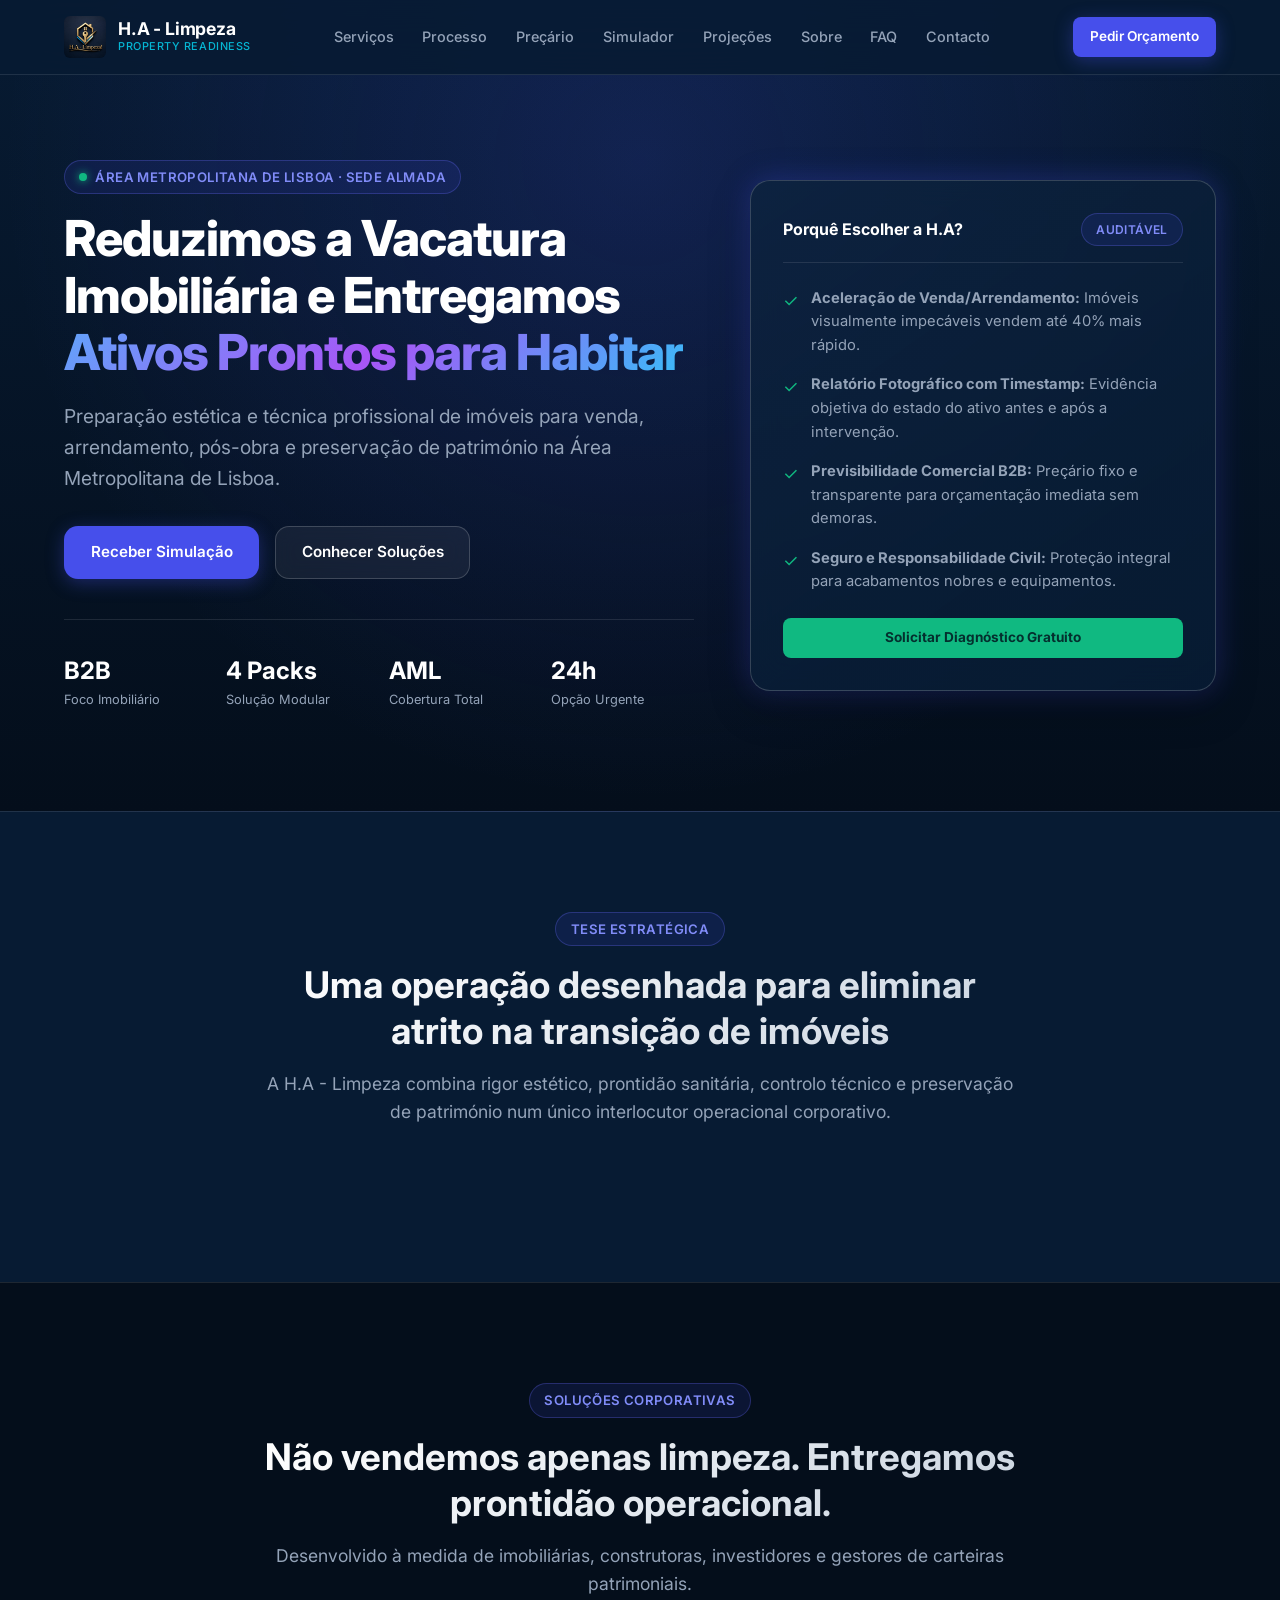
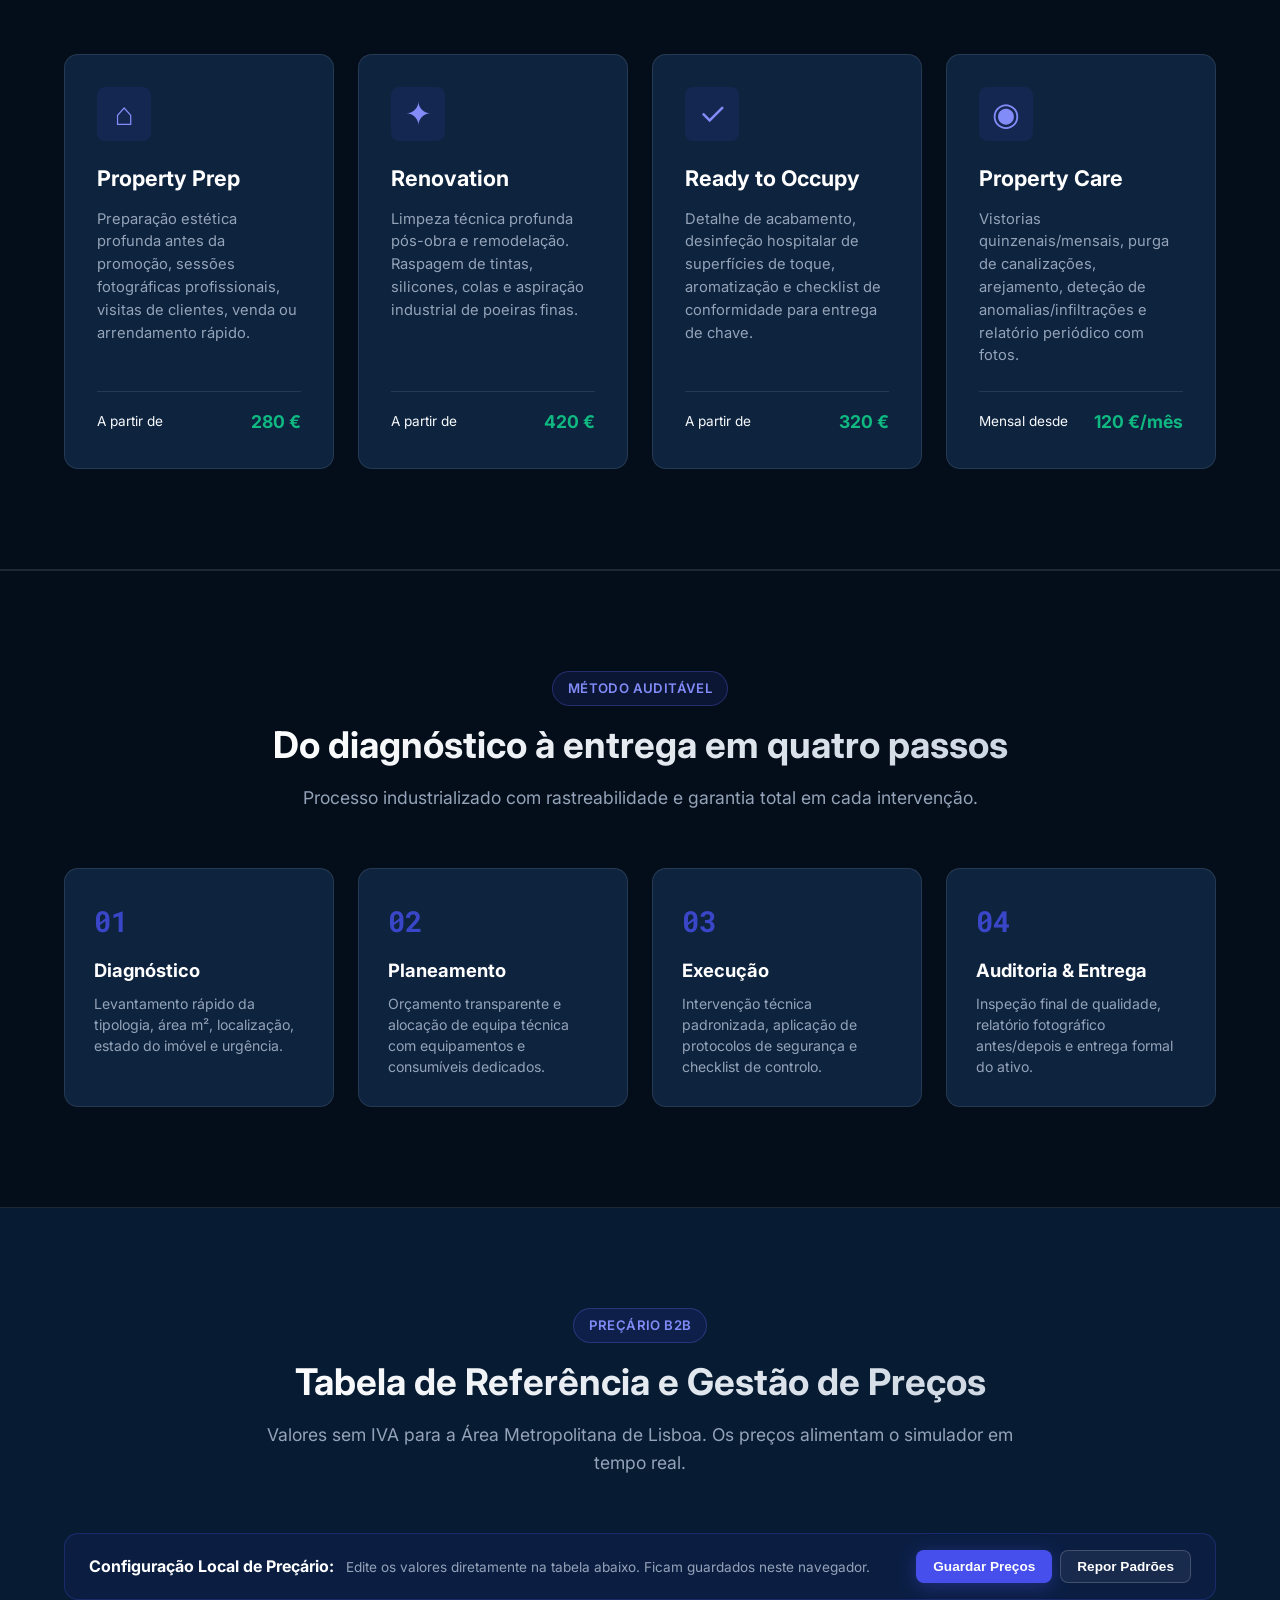
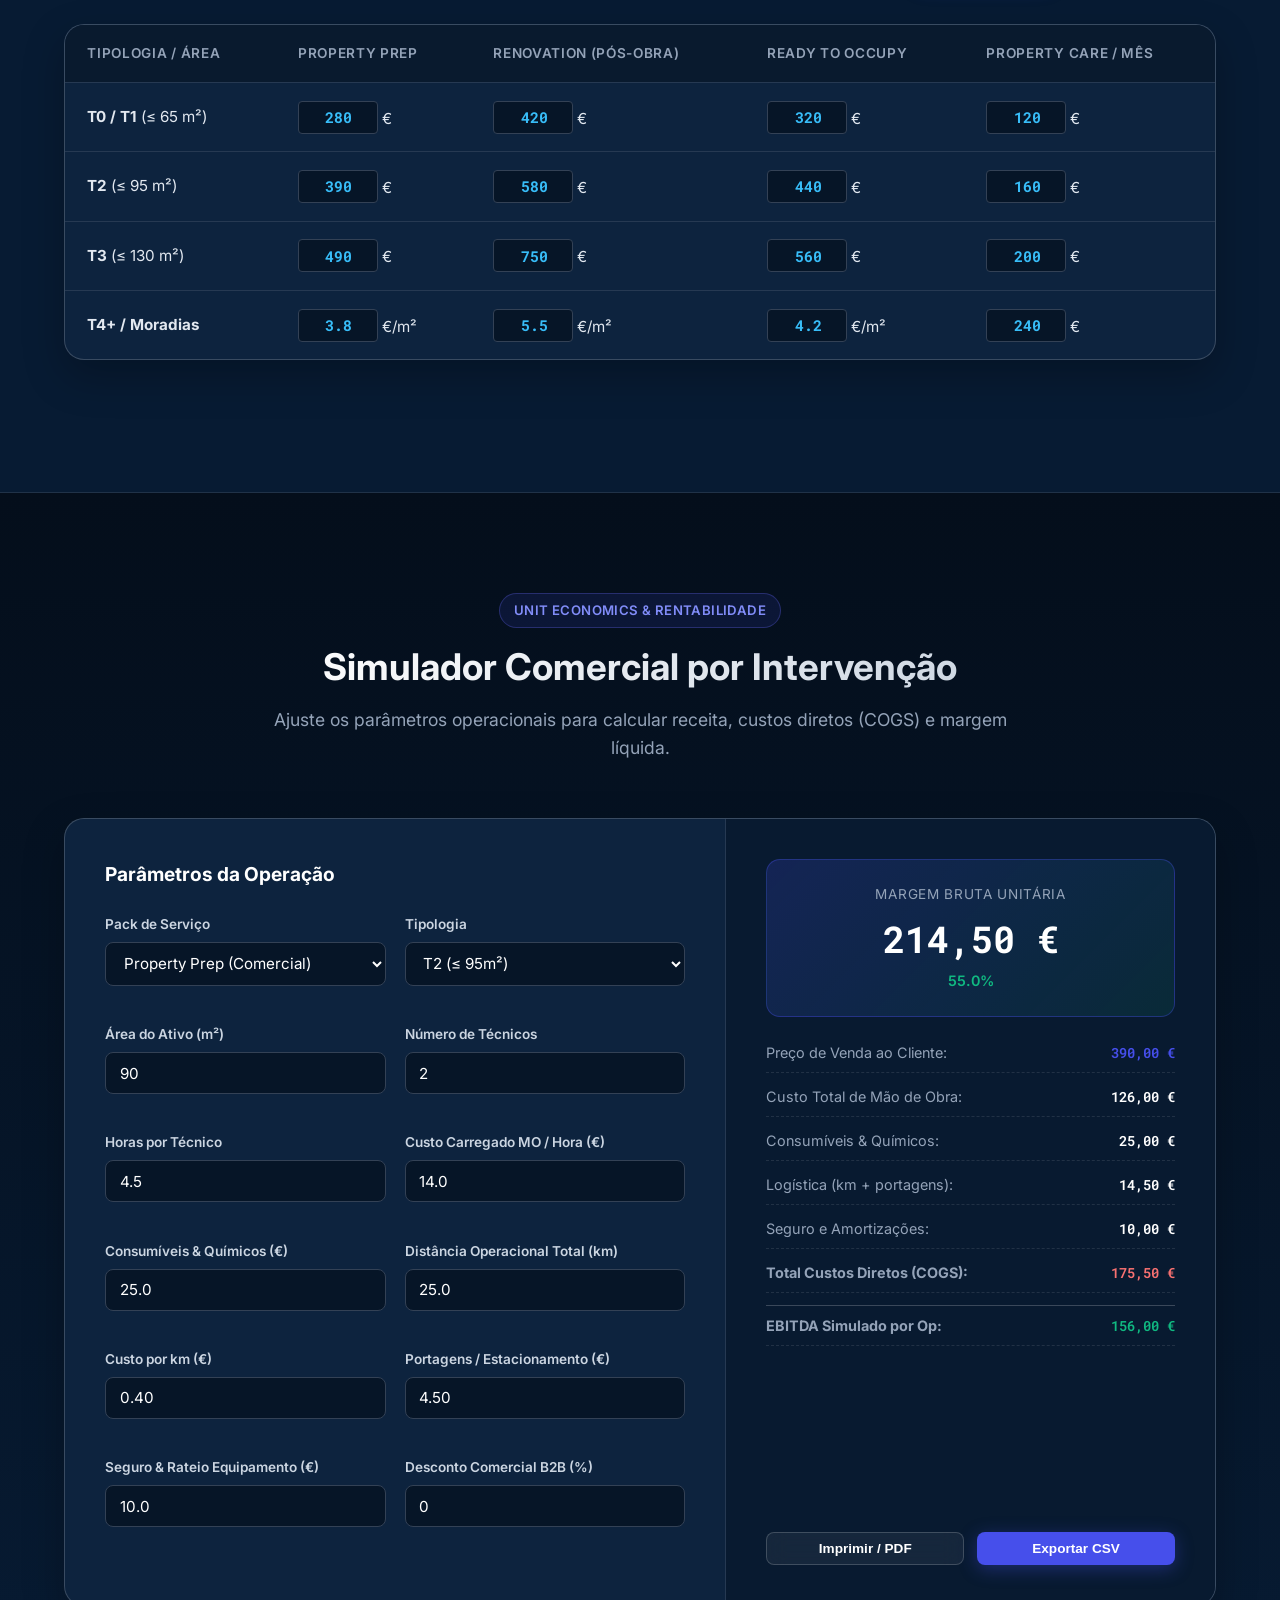
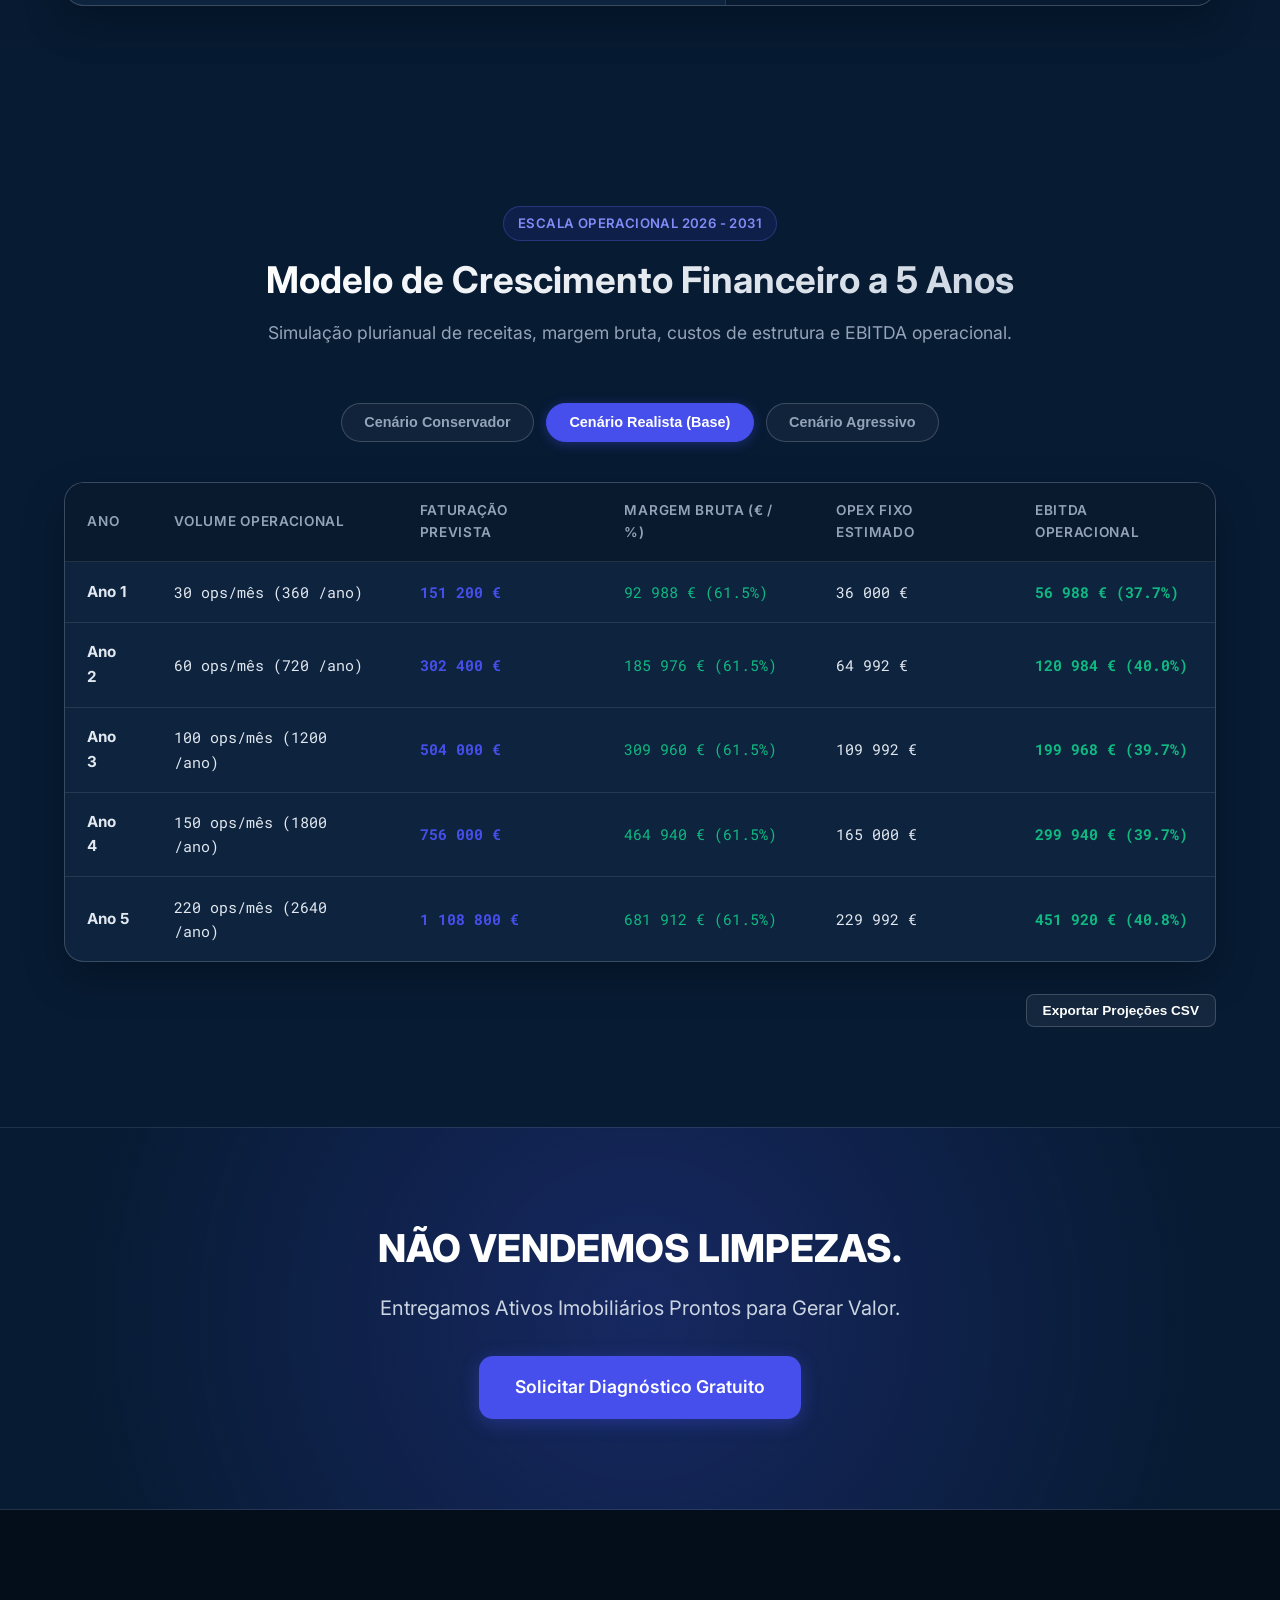
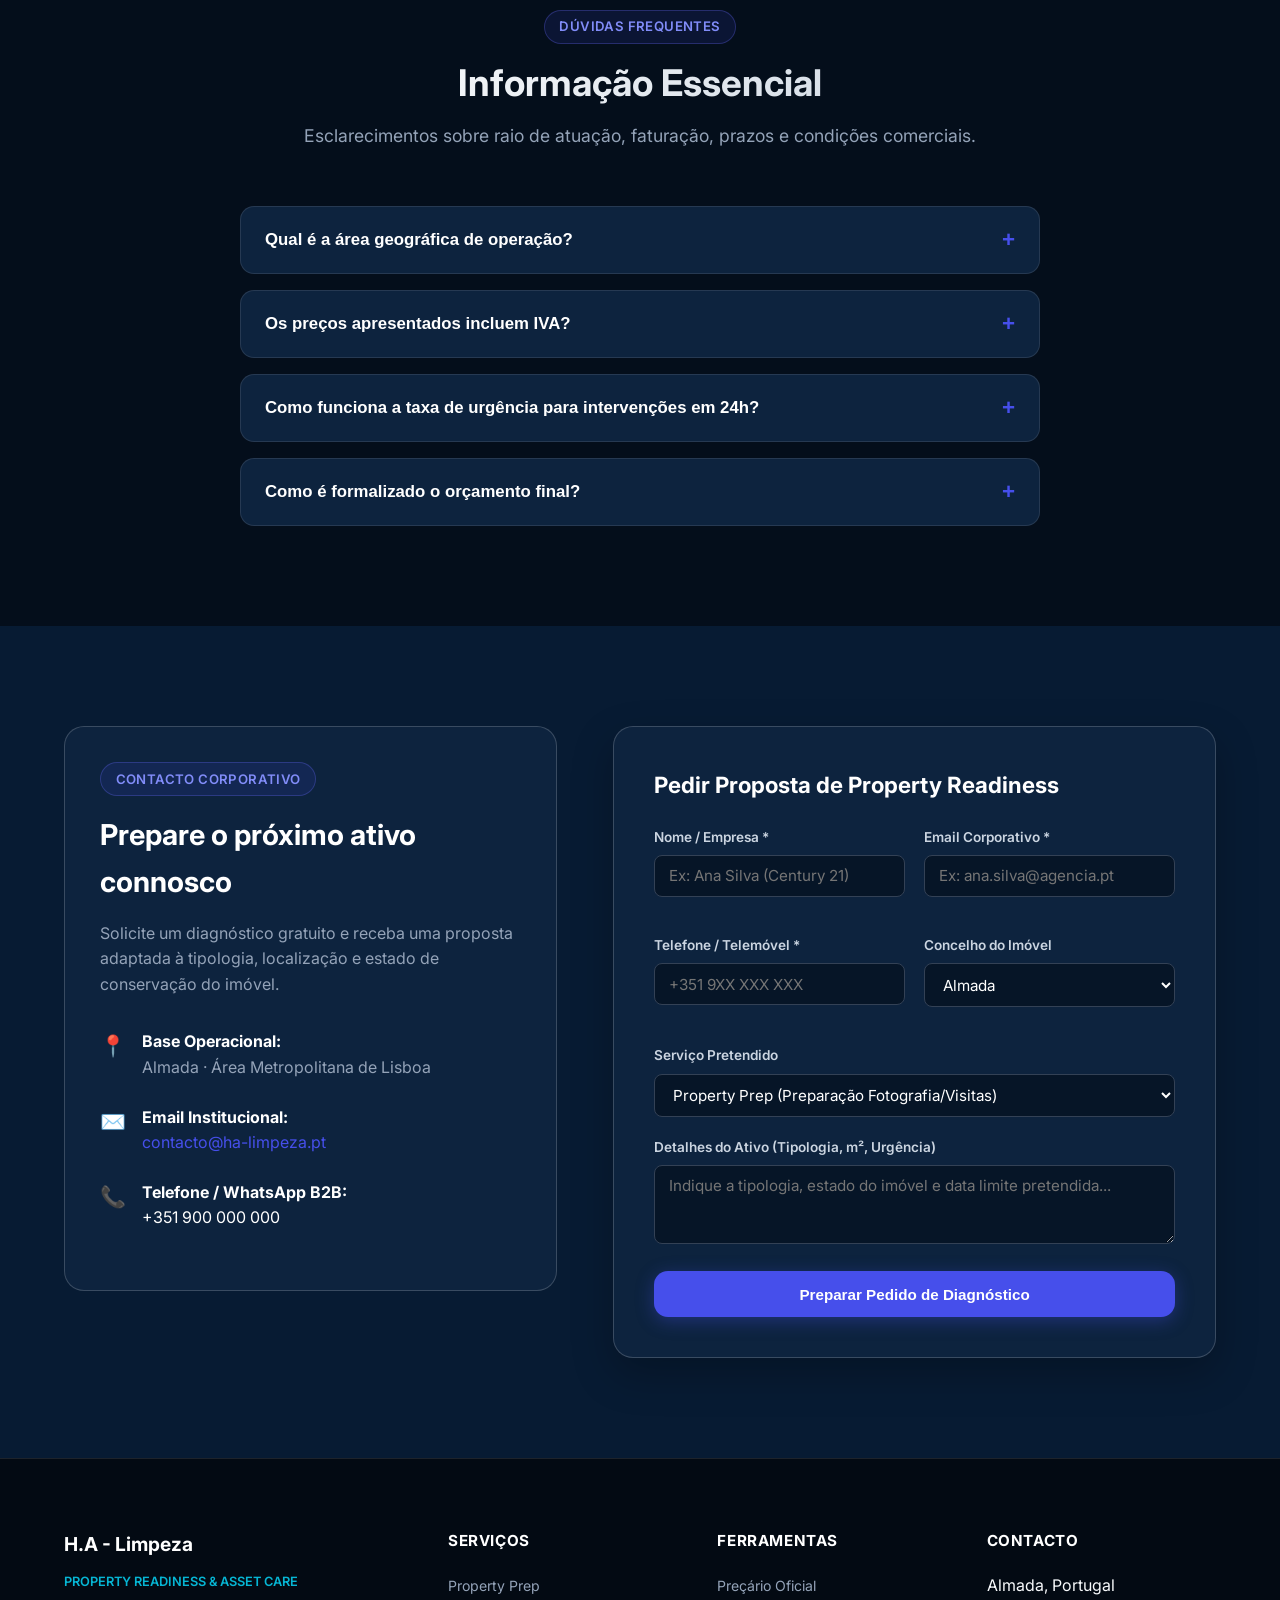
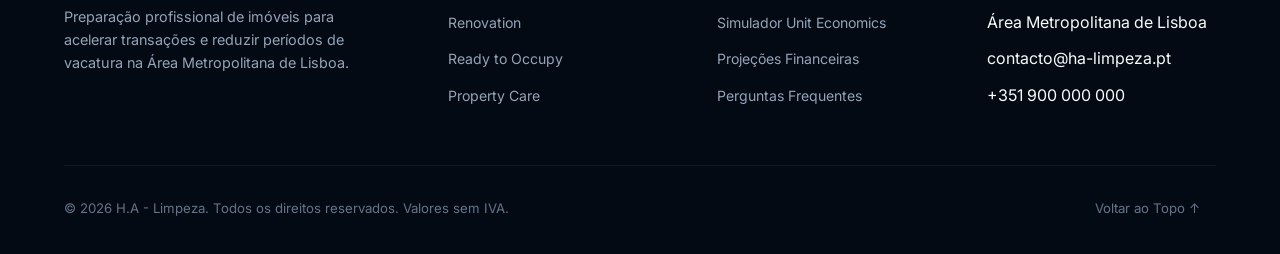
==== index.html @ c86567e0 "feat: configure root layout for direct GitHub Pages deployment" ====
<!DOCTYPE html>
<html lang="pt-PT">
<head>
  <meta charset="UTF-8">
  <meta name="viewport" content="width=device-width, initial-scale=1.0">
  <title>H.A - Limpeza | Property Readiness & Asset Care</title>
  <meta name="description" content="Preparação Profissional de Ativos Imobiliários para Venda, Arrendamento e Entrega. Soluções B2B na Área Metropolitana de Lisboa.">
  <meta property="og:title" content="H.A - Limpeza | Property Readiness & Asset Care">
  <meta property="og:description" content="Reduzimos a vacatura imobiliária e entregamos ativos prontos para habitar e transacionar na AML.">
  <meta property="og:image" content="assets/logo.png">
  <link rel="icon" type="image/svg+xml" href="assets/favicon.svg">
  
  <!-- Typography -->
  <link rel="preconnect" href="https://fonts.googleapis.com">
  <link rel="preconnect" href="https://fonts.gstatic.com" crossorigin>
  <link href="https://fonts.googleapis.com/css2?family=Inter:wght@400;500;600;700;800&family=Roboto+Mono:wght@500;700&display=swap" rel="stylesheet">
  
  <!-- CSS -->
  <link rel="stylesheet" href="css/style.css">
</head>
<body>

  <!-- Sticky Navbar -->
  <header class="navbar">
    <div class="nav-container">
      <a href="#" class="nav-brand">
        <img src="assets/logo.png" alt="H.A - Limpeza Logo" onerror="this.src='assets/logo.svg'">
        <div class="nav-brand-text">
          <span class="nav-brand-title">H.A - Limpeza</span>
          <span class="nav-brand-tag">Property Readiness</span>
        </div>
      </a>

      <nav class="nav-menu">
        <a href="#servicos" class="nav-link">Serviços</a>
        <a href="#processo" class="nav-link">Processo</a>
        <a href="#precario" class="nav-link">Preçário</a>
        <a href="#simulador" class="nav-link">Simulador</a>
        <a href="#projecoes" class="nav-link">Projeções</a>
        <a href="#sobre" class="nav-link">Sobre</a>
        <a href="#faq" class="nav-link">FAQ</a>
        <a href="#contacto" class="nav-link">Contacto</a>
      </nav>

      <div class="nav-actions">
        <a href="#contacto" class="btn btn-primary btn-sm">Pedir Orçamento</a>
        <button class="nav-toggle" id="nav-toggle" aria-label="Abrir Menu">☰</button>
      </div>
    </div>
  </header>

  <!-- Hero Section -->
  <section class="hero">
    <div class="container">
      <div class="hero-grid">
        <div class="hero-content">
          <div class="badge">
            <span class="badge-dot"></span>
            Área Metropolitana de Lisboa · Sede Almada
          </div>
          <h1>
            Reduzimos a Vacatura Imobiliária e Entregamos <span class="gradient">Ativos Prontos para Habitar</span>
          </h1>
          <p>
            Preparação estética e técnica profissional de imóveis para venda, arrendamento, pós-obra e preservação de património na Área Metropolitana de Lisboa.
          </p>
          <div class="hero-actions">
            <a href="#simulador" class="btn btn-primary">Receber Simulação</a>
            <a href="#servicos" class="btn btn-secondary">Conhecer Soluções</a>
          </div>

          <div class="hero-stats">
            <div class="hero-stat-item">
              <h4>B2B</h4>
              <p>Foco Imobiliário</p>
            </div>
            <div class="hero-stat-item">
              <h4>4 Packs</h4>
              <p>Solução Modular</p>
            </div>
            <div class="hero-stat-item">
              <h4>AML</h4>
              <p>Cobertura Total</p>
            </div>
            <div class="hero-stat-item">
              <h4>24h</h4>
              <p>Opção Urgente</p>
            </div>
          </div>
        </div>

        <div class="hero-showcase">
          <div class="hero-card">
            <div class="hero-card-header">
              <span class="hero-card-title">Porquê Escolher a H.A?</span>
              <span class="badge" style="margin:0; font-size:0.75rem;">Auditável</span>
            </div>
            <ul class="hero-card-list">
              <li>
                <span class="icon">✓</span>
                <span><strong>Aceleração de Venda/Arrendamento:</strong> Imóveis visualmente impecáveis vendem até 40% mais rápido.</span>
              </li>
              <li>
                <span class="icon">✓</span>
                <span><strong>Relatório Fotográfico com Timestamp:</strong> Evidência objetiva do estado do ativo antes e após a intervenção.</span>
              </li>
              <li>
                <span class="icon">✓</span>
                <span><strong>Previsibilidade Comercial B2B:</strong> Preçário fixo e transparente para orçamentação imediata sem demoras.</span>
              </li>
              <li>
                <span class="icon">✓</span>
                <span><strong>Seguro e Responsabilidade Civil:</strong> Proteção integral para acabamentos nobres e equipamentos.</span>
              </li>
            </ul>
            <div style="margin-top: 1.5rem; text-align: center;">
              <a href="#contacto" class="btn btn-emerald btn-sm" style="width: 100%;">Solicitar Diagnóstico Gratuito</a>
            </div>
          </div>
        </div>
      </div>
    </div>
  </section>

  <!-- Business Thesis / About Section -->
  <section class="services-section" id="sobre">
    <div class="container">
      <div class="section-header">
        <div class="badge">Tese Estratégica</div>
        <h2>Uma operação desenhada para eliminar atrito na transição de imóveis</h2>
        <p>A H.A - Limpeza combina rigor estético, prontidão sanitária, controlo técnico e preservação de património num único interlocutor operacional corporativo.</p>
      </div>
    </div>
  </section>

  <!-- Services Section -->
  <section class="services-section" id="servicos" style="background: var(--bg-darker); border-top: 1px solid var(--border-dark); border-bottom: 1px solid var(--border-dark);">
    <div class="container">
      <div class="section-header">
        <div class="badge">Soluções Corporativas</div>
        <h2>Não vendemos apenas limpeza. Entregamos prontidão operacional.</h2>
        <p>Desenvolvido à medida de imobiliárias, construtoras, investidores e gestores de carteiras patrimoniais.</p>
      </div>

      <div class="services-grid">
        <!-- Service 1 -->
        <div class="service-card">
          <div>
            <div class="service-icon">⌂</div>
            <h3>Property Prep</h3>
            <p>Preparação estética profunda antes da promoção, sessões fotográficas profissionais, visitas de clientes, venda ou arrendamento rápido.</p>
          </div>
          <div class="service-meta">
            <span>A partir de</span>
            <span class="service-price">280 €</span>
          </div>
        </div>

        <!-- Service 2 -->
        <div class="service-card">
          <div>
            <div class="service-icon">✦</div>
            <h3>Renovation</h3>
            <p>Limpeza técnica profunda pós-obra e remodelação. Raspagem de tintas, silicones, colas e aspiração industrial de poeiras finas.</p>
          </div>
          <div class="service-meta">
            <span>A partir de</span>
            <span class="service-price">420 €</span>
          </div>
        </div>

        <!-- Service 3 -->
        <div class="service-card">
          <div>
            <div class="service-icon">✓</div>
            <h3>Ready to Occupy</h3>
            <p>Detalhe de acabamento, desinfeção hospitalar de superfícies de toque, aromatização e checklist de conformidade para entrega de chave.</p>
          </div>
          <div class="service-meta">
            <span>A partir de</span>
            <span class="service-price">320 €</span>
          </div>
        </div>

        <!-- Service 4 -->
        <div class="service-card">
          <div>
            <div class="service-icon">◉</div>
            <h3>Property Care</h3>
            <p>Vistorias quinzenais/mensais, purga de canalizações, arejamento, deteção de anomalias/infiltrações e relatório periódico com fotos.</p>
          </div>
          <div class="service-meta">
            <span>Mensal desde</span>
            <span class="service-price">120 €/mês</span>
          </div>
        </div>
      </div>
    </div>
  </section>

  <!-- Process Section -->
  <section class="process-section" id="processo">
    <div class="container">
      <div class="section-header">
        <div class="badge">Método Auditável</div>
        <h2>Do diagnóstico à entrega em quatro passos</h2>
        <p>Processo industrializado com rastreabilidade e garantia total em cada intervenção.</p>
      </div>

      <div class="process-grid">
        <div class="process-step">
          <div class="step-num">01</div>
          <h4>Diagnóstico</h4>
          <p>Levantamento rápido da tipologia, área m², localização, estado do imóvel e urgência.</p>
        </div>
        <div class="process-step">
          <div class="step-num">02</div>
          <h4>Planeamento</h4>
          <p>Orçamento transparente e alocação de equipa técnica com equipamentos e consumíveis dedicados.</p>
        </div>
        <div class="process-step">
          <div class="step-num">03</div>
          <h4>Execução</h4>
          <p>Intervenção técnica padronizada, aplicação de protocolos de segurança e checklist de controlo.</p>
        </div>
        <div class="process-step">
          <div class="step-num">04</div>
          <h4>Auditoria & Entrega</h4>
          <p>Inspeção final de qualidade, relatório fotográfico antes/depois e entrega formal do ativo.</p>
        </div>
      </div>
    </div>
  </section>

  <!-- Dynamic Pricing Matrix & Inline Editor -->
  <section class="pricing-section" id="precario">
    <div class="container">
      <div class="section-header">
        <div class="badge">Preçário B2B</div>
        <h2>Tabela de Referência e Gestão de Preços</h2>
        <p>Valores sem IVA para a Área Metropolitana de Lisboa. Os preços alimentam o simulador em tempo real.</p>
      </div>

      <div class="pricing-admin-bar">
        <div>
          <strong style="color: #ffffff;">Configuração Local de Preçário:</strong>
          <span style="color: var(--text-muted-dark); font-size: 0.85rem; margin-left: 0.5rem;">Edite os valores diretamente na tabela abaixo. Ficam guardados neste navegador.</span>
        </div>
        <div style="display: flex; gap: 0.5rem;">
          <button id="btn-save-prices" class="btn btn-primary btn-sm">Guardar Preços</button>
          <button id="btn-reset-prices" class="btn btn-secondary btn-sm">Repor Padrões</button>
        </div>
      </div>

      <div class="pricing-table-wrapper">
        <div class="table-responsive">
          <table class="pricing-table">
            <thead>
              <tr>
                <th>Tipologia / Área</th>
                <th>Property Prep</th>
                <th>Renovation (Pós-Obra)</th>
                <th>Ready to Occupy</th>
                <th>Property Care / Mês</th>
              </tr>
            </thead>
            <tbody>
              <tr>
                <td><strong>T0 / T1</strong> (&le; 65 m²)</td>
                <td><input type="number" id="cfg-prep-t1" class="price-editable-input" value="280"> €</td>
                <td><input type="number" id="cfg-reno-t1" class="price-editable-input" value="420"> €</td>
                <td><input type="number" id="cfg-ready-t1" class="price-editable-input" value="320"> €</td>
                <td><input type="number" id="cfg-care-t1" class="price-editable-input" value="120"> €</td>
              </tr>
              <tr>
                <td><strong>T2</strong> (&le; 95 m²)</td>
                <td><input type="number" id="cfg-prep-t2" class="price-editable-input" value="390"> €</td>
                <td><input type="number" id="cfg-reno-t2" class="price-editable-input" value="580"> €</td>
                <td><input type="number" id="cfg-ready-t2" class="price-editable-input" value="440"> €</td>
                <td><input type="number" id="cfg-care-t2" class="price-editable-input" value="160"> €</td>
              </tr>
              <tr>
                <td><strong>T3</strong> (&le; 130 m²)</td>
                <td><input type="number" id="cfg-prep-t3" class="price-editable-input" value="490"> €</td>
                <td><input type="number" id="cfg-reno-t3" class="price-editable-input" value="750"> €</td>
                <td><input type="number" id="cfg-ready-t3" class="price-editable-input" value="560"> €</td>
                <td><input type="number" id="cfg-care-t3" class="price-editable-input" value="200"> €</td>
              </tr>
              <tr>
                <td><strong>T4+ / Moradias</strong></td>
                <td><input type="number" step="0.1" id="cfg-prep-t4" class="price-editable-input" value="3.8"> €/m²</td>
                <td><input type="number" step="0.1" id="cfg-reno-t4" class="price-editable-input" value="5.5"> €/m²</td>
                <td><input type="number" step="0.1" id="cfg-ready-t4" class="price-editable-input" value="4.2"> €/m²</td>
                <td><input type="number" id="cfg-care-t4" class="price-editable-input" value="240"> €</td>
              </tr>
            </tbody>
          </table>
        </div>
      </div>
    </div>
  </section>

  <!-- Interactive Commercial Simulator -->
  <section class="simulator-section" id="simulador">
    <div class="container">
      <div class="section-header">
        <div class="badge">Unit Economics & Rentabilidade</div>
        <h2>Simulador Comercial por Intervenção</h2>
        <p>Ajuste os parâmetros operacionais para calcular receita, custos diretos (COGS) e margem líquida.</p>
      </div>

      <div class="simulator-card">
        <div class="simulator-grid">
          <!-- Inputs Column -->
          <div class="simulator-inputs">
            <h3 style="margin-bottom: 1.5rem; color: #ffffff; font-size: 1.2rem;">Parâmetros da Operação</h3>
            
            <div class="form-group-grid">
              <div class="form-group">
                <label class="form-label" for="sim-pack">Pack de Serviço</label>
                <select id="sim-pack" class="form-control">
                  <option value="propertyPrep">Property Prep (Comercial)</option>
                  <option value="renovation">Renovation (Pós-Obra)</option>
                  <option value="readyToOccupy">Ready to Occupy (Entrega)</option>
                  <option value="propertyCare">Property Care (Preservação)</option>
                </select>
              </div>
              <div class="form-group">
                <label class="form-label" for="sim-typology">Tipologia</label>
                <select id="sim-typology" class="form-control">
                  <option value="T1">T0 / T1 (&le; 65m²)</option>
                  <option value="T2" selected>T2 (&le; 95m²)</option>
                  <option value="T3">T3 (&le; 130m²)</option>
                  <option value="T4">T4+ / Moradia (> 130m²)</option>
                </select>
              </div>
            </div>

            <div class="form-group-grid">
              <div class="form-group">
                <label class="form-label" for="sim-area">Área do Ativo (m²)</label>
                <input type="number" id="sim-area" class="form-control" value="90">
              </div>
              <div class="form-group">
                <label class="form-label" for="sim-techs">Número de Técnicos</label>
                <input type="number" id="sim-techs" class="form-control" value="2">
              </div>
            </div>

            <div class="form-group-grid">
              <div class="form-group">
                <label class="form-label" for="sim-hours">Horas por Técnico</label>
                <input type="number" step="0.5" id="sim-hours" class="form-control" value="4.5">
              </div>
              <div class="form-group">
                <label class="form-label" for="sim-rate">Custo Carregado MO / Hora (€)</label>
                <input type="number" step="0.5" id="sim-rate" class="form-control" value="14.0">
              </div>
            </div>

            <div class="form-group-grid">
              <div class="form-group">
                <label class="form-label" for="sim-consumables">Consumíveis & Químicos (€)</label>
                <input type="number" id="sim-consumables" class="form-control" value="25.0">
              </div>
              <div class="form-group">
                <label class="form-label" for="sim-km">Distância Operacional Total (km)</label>
                <input type="number" id="sim-km" class="form-control" value="25.0">
              </div>
            </div>

            <div class="form-group-grid">
              <div class="form-group">
                <label class="form-label" for="sim-km-cost">Custo por km (€)</label>
                <input type="number" step="0.05" id="sim-km-cost" class="form-control" value="0.40">
              </div>
              <div class="form-group">
                <label class="form-label" for="sim-tolls">Portagens / Estacionamento (€)</label>
                <input type="number" step="0.5" id="sim-tolls" class="form-control" value="4.50">
              </div>
            </div>

            <div class="form-group-grid">
              <div class="form-group">
                <label class="form-label" for="sim-insurance">Seguro & Rateio Equipamento (€)</label>
                <input type="number" id="sim-insurance" class="form-control" value="10.0">
              </div>
              <div class="form-group">
                <label class="form-label" for="sim-discount">Desconto Comercial B2B (%)</label>
                <input type="number" id="sim-discount" class="form-control" value="0">
              </div>
            </div>
          </div>

          <!-- Outputs Column -->
          <div class="simulator-outputs">
            <div>
              <div class="output-hero-metric">
                <div class="output-hero-title">Margem Bruta Unitária</div>
                <div class="output-hero-value" id="out-profit">258,50 €</div>
                <div class="output-hero-sub" id="out-margin">61,5%</div>
              </div>

              <ul class="output-breakdown">
                <li>
                  <span>Preço de Venda ao Cliente:</span>
                  <span class="val text-primary" id="out-revenue">390,00 €</span>
                </li>
                <li>
                  <span>Custo Total de Mão de Obra:</span>
                  <span class="val" id="out-labor-cost">126,00 €</span>
                </li>
                <li>
                  <span>Consumíveis & Químicos:</span>
                  <span class="val" id="out-consumables-cost">25,00 €</span>
                </li>
                <li>
                  <span>Logística (km + portagens):</span>
                  <span class="val" id="out-logistics-cost">14,50 €</span>
                </li>
                <li>
                  <span>Seguro e Amortizações:</span>
                  <span class="val" id="out-overhead-cost">10,00 €</span>
                </li>
                <li>
                  <span><strong>Total Custos Diretos (COGS):</strong></span>
                  <span class="val" style="color: #f87171;" id="out-cogs">175,50 €</span>
                </li>
                <li style="border-top: 1px solid rgba(255,255,255,0.2); padding-top: 0.5rem;">
                  <span><strong>EBITDA Simulado por Op:</strong></span>
                  <span class="val text-emerald" id="out-ebitda">200,00 €</span>
                </li>
              </ul>
            </div>

            <div class="simulator-actions">
              <button id="btn-print-sim" class="btn btn-secondary btn-sm" style="flex:1;">Imprimir / PDF</button>
              <button id="btn-export-sim-csv" class="btn btn-primary btn-sm" style="flex:1;">Exportar CSV</button>
            </div>
          </div>
        </div>
      </div>
    </div>
  </section>

  <!-- Financial Projections (5 Years) -->
  <section class="projections-section" id="projecoes">
    <div class="container">
      <div class="section-header">
        <div class="badge">Escala Operacional 2026 - 2031</div>
        <h2>Modelo de Crescimento Financeiro a 5 Anos</h2>
        <p>Simulação plurianual de receitas, margem bruta, custos de estrutura e EBITDA operacional.</p>
      </div>

      <div class="scenario-selector">
        <button class="scenario-btn" data-scenario="conservador">Cenário Conservador</button>
        <button class="scenario-btn active" data-scenario="realista">Cenário Realista (Base)</button>
        <button class="scenario-btn" data-scenario="agressivo">Cenário Agressivo</button>
      </div>

      <div class="pricing-table-wrapper">
        <div class="table-responsive">
          <table class="pricing-table">
            <thead>
              <tr>
                <th>Ano</th>
                <th>Volume Operacional</th>
                <th>Faturação Prevista</th>
                <th>Margem Bruta (€ / %)</th>
                <th>OPEX Fixo Estimado</th>
                <th>EBITDA Operacional</th>
              </tr>
            </thead>
            <tbody id="projections-table-body">
              <!-- Populated dynamically via JS -->
            </tbody>
          </table>
        </div>
      </div>

      <div style="text-align: right; margin-top: 1rem;">
        <button id="btn-export-proj-csv" class="btn btn-secondary btn-sm">Exportar Projeções CSV</button>
      </div>
    </div>
  </section>

  <!-- Strategic CTA Banner -->
  <section class="cta-banner">
    <div class="container">
      <h2>NÃO VENDEMOS LIMPEZAS.</h2>
      <p class="lead">Entregamos Ativos Imobiliários Prontos para Gerar Valor.</p>
      <a href="#contacto" class="btn btn-primary" style="font-size: 1.1rem; padding: 1rem 2.2rem;">Solicitar Diagnóstico Gratuito</a>
    </div>
  </section>

  <!-- FAQ Section -->
  <section class="faq-section" id="faq">
    <div class="container">
      <div class="section-header">
        <div class="badge">Dúvidas Frequentes</div>
        <h2>Informação Essencial</h2>
        <p>Esclarecimentos sobre raio de atuação, faturação, prazos e condições comerciais.</p>
      </div>

      <div class="faq-list">
        <div class="faq-item">
          <button class="faq-question">Qual é a área geográfica de operação?</button>
          <div class="faq-answer">
            <p>A base operacional e logística da H.A situa-se em Almada, assegurando cobertura prioritária em Almada, Lisboa, Seixal, Cascais, Oeiras, Sintra, Loures, Odivelas e Setúbal.</p>
          </div>
        </div>

        <div class="faq-item">
          <button class="faq-question">Os preços apresentados incluem IVA?</button>
          <div class="faq-answer">
            <p>Não. Os valores de referência são apresentados sem IVA, acrescendo a taxa legal em vigor na fatura corporativa emitida à sua empresa.</p>
          </div>
        </div>

        <div class="faq-item">
          <button class="faq-question">Como funciona a taxa de urgência para intervenções em 24h?</button>
          <div class="faq-answer">
            <p>Aplica-se um acréscimo comercial de 25% sobre o valor base do pack quando é solicitada alocação técnica prioritária em menos de 24 horas, sujeita a confirmação de capacidade.</p>
          </div>
        </div>

        <div class="faq-item">
          <button class="faq-question">Como é formalizado o orçamento final?</button>
          <div class="faq-answer">
            <p>A tabela de referência permite orçamentação imediata. Para ativos atípicos ou necessidades especiais de restauro/remoção de entulho, realizamos diagnóstico técnico prévio.</p>
          </div>
        </div>
      </div>
    </div>
  </section>

  <!-- Contact & Diagnostic Request Section -->
  <section class="contact-section" id="contacto">
    <div class="container">
      <div class="contact-grid">
        <div class="contact-info-card">
          <div class="badge">Contacto Corporativo</div>
          <h3 style="font-size: 1.8rem; margin-bottom: 1rem; color: #ffffff;">Prepare o próximo ativo connosco</h3>
          <p style="color: var(--text-muted-dark); margin-bottom: 2rem;">
            Solicite um diagnóstico gratuito e receba uma proposta adaptada à tipologia, localização e estado de conservação do imóvel.
          </p>

          <div class="contact-info-item">
            <div class="icon">📍</div>
            <div>
              <strong style="color: #ffffff;">Base Operacional:</strong>
              <p style="color: var(--text-muted-dark); margin: 0;">Almada · Área Metropolitana de Lisboa</p>
            </div>
          </div>

          <div class="contact-info-item">
            <div class="icon">✉️</div>
            <div>
              <strong style="color: #ffffff;">Email Institucional:</strong>
              <p style="margin: 0;"><a href="mailto:contacto@ha-limpeza.pt" style="color: var(--primary);">contacto@ha-limpeza.pt</a></p>
            </div>
          </div>

          <div class="contact-info-item">
            <div class="icon">📞</div>
            <div>
              <strong style="color: #ffffff;">Telefone / WhatsApp B2B:</strong>
              <p style="margin: 0;"><a href="tel:+351900000000" style="color: #ffffff;">+351 900 000 000</a></p>
            </div>
          </div>
        </div>

        <div class="contact-form-card">
          <h3 style="font-size: 1.4rem; margin-bottom: 1.5rem; color: #ffffff;">Pedir Proposta de Property Readiness</h3>
          <form id="form-diagnostic">
            <div class="form-group-grid">
              <div class="form-group">
                <label class="form-label" for="form-name">Nome / Empresa *</label>
                <input type="text" id="form-name" class="form-control" required placeholder="Ex: Ana Silva (Century 21)">
              </div>
              <div class="form-group">
                <label class="form-label" for="form-email">Email Corporativo *</label>
                <input type="email" id="form-email" class="form-control" required placeholder="Ex: ana.silva@agencia.pt">
              </div>
            </div>

            <div class="form-group-grid">
              <div class="form-group">
                <label class="form-label" for="form-phone">Telefone / Telemóvel *</label>
                <input type="tel" id="form-phone" class="form-control" required placeholder="+351 9XX XXX XXX">
              </div>
              <div class="form-group">
                <label class="form-label" for="form-county">Concelho do Imóvel</label>
                <select id="form-county" class="form-control">
                  <option value="Almada">Almada</option>
                  <option value="Lisboa">Lisboa</option>
                  <option value="Seixal">Seixal</option>
                  <option value="Cascais">Cascais</option>
                  <option value="Oeiras">Oeiras</option>
                  <option value="Sintra">Sintra</option>
                  <option value="Loures / Odivelas">Loures / Odivelas</option>
                  <option value="Setúbal">Setúbal</option>
                  <option value="Outro">Outro</option>
                </select>
              </div>
            </div>

            <div class="form-group">
              <label class="form-label" for="form-service">Serviço Pretendido</label>
              <select id="form-service" class="form-control">
                <option value="Property Prep">Property Prep (Preparação Fotografia/Visitas)</option>
                <option value="Renovation">Renovation (Limpeza Técnica Pós-Obra)</option>
                <option value="Ready to Occupy">Ready to Occupy (Entrega de Chave)</option>
                <option value="Property Care">Property Care (Preservação Periódica)</option>
              </select>
            </div>

            <div class="form-group">
              <label class="form-label" for="form-notes">Detalhes do Ativo (Tipologia, m², Urgência)</label>
              <textarea id="form-notes" class="form-control" rows="3" placeholder="Indique a tipologia, estado do imóvel e data limite pretendida..."></textarea>
            </div>

            <button type="submit" class="btn btn-primary" style="width: 100%;">Preparar Pedido de Diagnóstico</button>
          </form>
        </div>
      </div>
    </div>
  </section>

  <!-- Footer -->
  <footer class="footer">
    <div class="container">
      <div class="footer-grid">
        <div class="footer-brand">
          <h4 style="color:#ffffff; font-size:1.2rem;">H.A - Limpeza</h4>
          <p style="color: var(--accent-cyan); font-weight:600; font-size: 0.8rem; text-transform:uppercase;">Property Readiness & Asset Care</p>
          <p>Preparação profissional de imóveis para acelerar transações e reduzir períodos de vacatura na Área Metropolitana de Lisboa.</p>
        </div>

        <div class="footer-col">
          <h5>Serviços</h5>
          <ul>
            <li><a href="#servicos">Property Prep</a></li>
            <li><a href="#servicos">Renovation</a></li>
            <li><a href="#servicos">Ready to Occupy</a></li>
            <li><a href="#servicos">Property Care</a></li>
          </ul>
        </div>

        <div class="footer-col">
          <h5>Ferramentas</h5>
          <ul>
            <li><a href="#precario">Preçário Oficial</a></li>
            <li><a href="#simulador">Simulador Unit Economics</a></li>
            <li><a href="#projecoes">Projeções Financeiras</a></li>
            <li><a href="#faq">Perguntas Frequentes</a></li>
          </ul>
        </div>

        <div class="footer-col">
          <h5>Contacto</h5>
          <ul>
            <li>Almada, Portugal</li>
            <li>Área Metropolitana de Lisboa</li>
            <li>contacto@ha-limpeza.pt</li>
            <li>+351 900 000 000</li>
          </ul>
        </div>
      </div>

      <div class="footer-bottom">
        <div>
          &copy; 2026 H.A - Limpeza. Todos os direitos reservados. Valores sem IVA.
        </div>
        <div>
          <a href="#" style="color: #64748b; margin-right: 1rem;">Voltar ao Topo &uarr;</a>
        </div>
      </div>
    </div>
  </footer>

  <!-- Toast Container -->
  <div class="toast-container" id="toast-container"></div>

  <!-- Scripts -->
  <script src="js/pricing-engine.js"></script>
  <script src="js/simulator.js"></script>
  <script src="js/projections.js"></script>
  <script>
    // FAQ Accordion
    document.querySelectorAll('.faq-question').forEach(btn => {
      btn.addEventListener('click', () => {
        const item = btn.parentElement;
        item.classList.toggle('active');
      });
    });

    // Toast Utility
    function showToast(msg) {
      const container = document.getElementById('toast-container');
      const toast = document.createElement('div');
      toast.className = 'toast';
      toast.textContent = msg;
      container.appendChild(toast);
      setTimeout(() => {
        toast.remove();
      }, 3500);
    }

    // Inline Price Editor Handlers
    const engine = window.haPricingEngine;
    function syncPriceInputs() {
      const p = engine.pricing;
      document.getElementById('cfg-prep-t1').value = p.propertyPrepT1;
      document.getElementById('cfg-prep-t2').value = p.propertyPrepT2;
      document.getElementById('cfg-prep-t3').value = p.propertyPrepT3;
      document.getElementById('cfg-prep-t4').value = p.propertyPrepT4M2;

      document.getElementById('cfg-reno-t1').value = p.renovationT1;
      document.getElementById('cfg-reno-t2').value = p.renovationT2;
      document.getElementById('cfg-reno-t3').value = p.renovationT3;
      document.getElementById('cfg-reno-t4').value = p.renovationT4M2;

      document.getElementById('cfg-ready-t1').value = p.readyT1;
      document.getElementById('cfg-ready-t2').value = p.readyT2;
      document.getElementById('cfg-ready-t3').value = p.readyT3;
      document.getElementById('cfg-ready-t4').value = p.readyT4M2;

      document.getElementById('cfg-care-t1').value = p.propertyCareT1;
      document.getElementById('cfg-care-t2').value = p.propertyCareT2;
      document.getElementById('cfg-care-t3').value = p.propertyCareT3;
      document.getElementById('cfg-care-t4').value = p.propertyCareT4;
    }

    syncPriceInputs();

    document.getElementById('btn-save-prices').addEventListener('click', () => {
      const newPricing = {
        propertyPrepT1: parseFloat(document.getElementById('cfg-prep-t1').value) || 280,
        propertyPrepT2: parseFloat(document.getElementById('cfg-prep-t2').value) || 390,
        propertyPrepT3: parseFloat(document.getElementById('cfg-prep-t3').value) || 490,
        propertyPrepT4M2: parseFloat(document.getElementById('cfg-prep-t4').value) || 3.8,

        renovationT1: parseFloat(document.getElementById('cfg-reno-t1').value) || 420,
        renovationT2: parseFloat(document.getElementById('cfg-reno-t2').value) || 580,
        renovationT3: parseFloat(document.getElementById('cfg-reno-t3').value) || 750,
        renovationT4M2: parseFloat(document.getElementById('cfg-reno-t4').value) || 5.5,

        readyT1: parseFloat(document.getElementById('cfg-ready-t1').value) || 320,
        readyT2: parseFloat(document.getElementById('cfg-ready-t2').value) || 440,
        readyT3: parseFloat(document.getElementById('cfg-ready-t3').value) || 560,
        readyT4M2: parseFloat(document.getElementById('cfg-ready-t4').value) || 4.2,

        propertyCareT1: parseFloat(document.getElementById('cfg-care-t1').value) || 120,
        propertyCareT2: parseFloat(document.getElementById('cfg-care-t2').value) || 160,
        propertyCareT3: parseFloat(document.getElementById('cfg-care-t3').value) || 200,
        propertyCareT4: parseFloat(document.getElementById('cfg-care-t4').value) || 240
      };

      engine.savePricing(newPricing);
      showToast('✓ Preçário guardado com sucesso no navegador!');
    });

    document.getElementById('btn-reset-prices').addEventListener('click', () => {
      engine.resetToDefaults();
      syncPriceInputs();
      showToast('✓ Preçário restaurado para os valores padrão!');
    });

    // Contact Form Mailto Generator
    document.getElementById('form-diagnostic').addEventListener('submit', (e) => {
      e.preventDefault();
      const name = document.getElementById('form-name').value;
      const email = document.getElementById('form-email').value;
      const phone = document.getElementById('form-phone').value;
      const county = document.getElementById('form-county').value;
      const service = document.getElementById('form-service').value;
      const notes = document.getElementById('form-notes').value;

      const subject = encodeURIComponent(`[Pedido Diagnóstico B2B] ${service} - ${county} (${name})`);
      const body = encodeURIComponent(
        `Nome / Empresa: ${name}\n` +
        `Email: ${email}\n` +
        `Telefone: ${phone}\n` +
        `Concelho: ${county}\n` +
        `Serviço Solicitado: ${service}\n` +
        `Detalhes do Ativo:\n${notes}\n\n` +
        `--\nEnviado através do website H.A - Limpeza (Property Readiness)`
      );

      window.location.href = `mailto:contacto@ha-limpeza.pt?subject=${subject}&body=${body}`;
      showToast('✓ A abrir o seu cliente de email com a mensagem estruturada...');
    });
  </script>
</body>
</html>
---- css/style.css ----
/* ==========================================================================
   H.A - LIMPEZA | PROPERTY READINESS & ASSET CARE
   Design System & Premium Stylesheet
   ========================================================================== */

:root {
  --bg-dark: #071b33;
  --bg-darker: #040e1b;
  --bg-card-dark: #0d233e;
  --bg-card-hover: #132f52;
  --bg-light: #f8fafc;
  --bg-card-light: #ffffff;
  
  --primary: #464feb;
  --primary-hover: #373ecb;
  --primary-light: rgba(70, 79, 235, 0.12);
  --primary-glow: rgba(70, 79, 235, 0.35);

  --accent-gold: #f59e0b;
  --accent-emerald: #10b981;
  --accent-cyan: #06b6d4;
  
  --text-main-dark: #f8fafc;
  --text-muted-dark: #94a3b8;
  --text-main-light: #0f172a;
  --text-muted-light: #64748b;
  
  --border-dark: rgba(255, 255, 255, 0.1);
  --border-dark-strong: rgba(255, 255, 255, 0.18);
  --border-light: #e2e8f0;
  
  --radius-sm: 8px;
  --radius-md: 14px;
  --radius-lg: 20px;
  --radius-full: 9999px;
  
  --shadow-sm: 0 2px 8px rgba(0, 0, 0, 0.08);
  --shadow-md: 0 8px 24px rgba(0, 0, 0, 0.15);
  --shadow-lg: 0 16px 40px rgba(0, 0, 0, 0.25);
  --shadow-glow: 0 0 30px var(--primary-glow);
  
  --font-sans: 'Inter', -apple-system, BlinkMacSystemFont, 'Segoe UI', Roboto, sans-serif;
  --font-mono: 'Roboto Mono', 'Fira Code', ui-monospace, monospace;
  --transition: all 0.25s cubic-bezier(0.16, 1, 0.3, 1);
}

/* Global Reset & Base */
*, *::before, *::after {
  box-sizing: border-box;
  margin: 0;
  padding: 0;
}

html {
  scroll-behavior: smooth;
  font-size: 16px;
}

body {
  font-family: var(--font-sans);
  background-color: var(--bg-dark);
  color: var(--text-main-dark);
  line-height: 1.6;
  overflow-x: hidden;
  -webkit-font-smoothing: antialiased;
}

a {
  text-decoration: none;
  color: #464feb;
  transition: var(--transition);
}

a:hover {
  color: #6366f1;
}

img {
  max-width: 100%;
  height: auto;
  display: block;
}

.container {
  width: 100%;
  max-width: 1200px;
  margin: 0 auto;
  padding: 0 1.5rem;
}

/* Typography Utilities */
.text-center { text-align: center; }
.text-left { text-align: left; }
.text-right { text-align: right; }
.text-primary { color: var(--primary) !important; }
.text-emerald { color: var(--accent-emerald) !important; }
.text-muted { color: var(--text-muted-dark); }
.mono { font-family: var(--font-mono); }

/* Badges & Tags */
.badge {
  display: inline-flex;
  align-items: center;
  gap: 0.5rem;
  padding: 0.35rem 0.9rem;
  background: var(--primary-light);
  color: #818cf8;
  border: 1px solid rgba(99, 102, 241, 0.3);
  border-radius: var(--radius-full);
  font-size: 0.825rem;
  font-weight: 600;
  letter-spacing: 0.03em;
  text-transform: uppercase;
  margin-bottom: 1rem;
}

.badge-dot {
  width: 8px;
  height: 8px;
  background: var(--accent-emerald);
  border-radius: 50%;
  box-shadow: 0 0 8px var(--accent-emerald);
  animation: pulse 2s infinite;
}

@keyframes pulse {
  0% { transform: scale(0.95); opacity: 0.8; }
  50% { transform: scale(1.2); opacity: 1; }
  100% { transform: scale(0.95); opacity: 0.8; }
}

/* Section Header */
.section-header {
  text-align: center;
  max-width: 760px;
  margin: 0 auto 3.5rem auto;
}

.section-header h2 {
  font-size: 2.3rem;
  font-weight: 700;
  line-height: 1.25;
  margin-bottom: 1rem;
  background: linear-gradient(135deg, #ffffff 0%, #cbd5e1 100%);
  -webkit-background-clip: text;
  -webkit-text-fill-color: transparent;
}

.section-header p {
  font-size: 1.1rem;
  color: var(--text-muted-dark);
}

/* Buttons */
.btn {
  display: inline-flex;
  align-items: center;
  justify-content: center;
  gap: 0.6rem;
  padding: 0.85rem 1.6rem;
  font-size: 0.95rem;
  font-weight: 600;
  border-radius: var(--radius-md);
  cursor: pointer;
  border: 1px solid transparent;
  transition: var(--transition);
  text-decoration: none;
}

.btn-primary {
  background: var(--primary);
  color: #ffffff !important;
  box-shadow: 0 4px 18px var(--primary-glow);
}

.btn-primary:hover {
  background: var(--primary-hover);
  transform: translateY(-2px);
  box-shadow: 0 6px 24px rgba(70, 79, 235, 0.5);
}

.btn-secondary {
  background: rgba(255, 255, 255, 0.06);
  color: #ffffff !important;
  border-color: var(--border-dark-strong);
  backdrop-filter: blur(10px);
}

.btn-secondary:hover {
  background: rgba(255, 255, 255, 0.12);
  border-color: rgba(255, 255, 255, 0.3);
  transform: translateY(-2px);
}

.btn-sm {
  padding: 0.5rem 1rem;
  font-size: 0.85rem;
  border-radius: var(--radius-sm);
}

.btn-emerald {
  background: var(--accent-emerald);
  color: #042f2e !important;
  font-weight: 700;
}

.btn-emerald:hover {
  background: #059669;
  color: #ffffff !important;
  transform: translateY(-2px);
}

/* Sticky Navbar */
.navbar {
  position: fixed;
  top: 0;
  left: 0;
  right: 0;
  width: 100%;
  z-index: 99999;
  background: rgba(7, 27, 51, 0.88);
  backdrop-filter: blur(20px);
  border-bottom: 1px solid var(--border-dark);
  transition: var(--transition);
}

.nav-container {
  display: flex;
  align-items: center;
  justify-content: space-between;
  height: 74px;
  max-width: 1200px;
  margin: 0 auto;
  padding: 0 1.5rem;
}

.nav-brand {
  display: flex;
  align-items: center;
  gap: 0.75rem;
  color: #ffffff;
  font-weight: 700;
  font-size: 1.15rem;
}

.nav-brand img {
  height: 42px;
  width: auto;
  border-radius: 6px;
}

.nav-brand-text {
  display: flex;
  flex-direction: column;
}

.nav-brand-title {
  font-size: 1.1rem;
  line-height: 1.1;
  letter-spacing: -0.01em;
}

.nav-brand-tag {
  font-size: 0.68rem;
  color: var(--accent-cyan);
  font-weight: 500;
  letter-spacing: 0.05em;
  text-transform: uppercase;
}

.nav-menu {
  display: flex;
  align-items: center;
  list-style: none;
  gap: 1.8rem;
}

.nav-link {
  color: var(--text-muted-dark);
  font-size: 0.9rem;
  font-weight: 500;
}

.nav-link:hover {
  color: #ffffff;
}

.nav-actions {
  display: flex;
  align-items: center;
  gap: 1rem;
}

.nav-toggle {
  display: none;
  background: none;
  border: none;
  color: #ffffff;
  font-size: 1.5rem;
  cursor: pointer;
}

/* Hero Section */
.hero {
  padding: 160px 0 100px 0;
  background: radial-gradient(circle at 50% 20%, rgba(70, 79, 235, 0.18) 0%, rgba(7, 27, 51, 0) 70%),
              linear-gradient(180deg, var(--bg-dark) 0%, var(--bg-darker) 100%);
  position: relative;
  border-bottom: 1px solid var(--border-dark);
}

.hero-grid {
  display: grid;
  grid-template-columns: 1.15fr 0.85fr;
  gap: 3.5rem;
  align-items: center;
}

.hero-content h1 {
  font-size: 3.1rem;
  font-weight: 800;
  line-height: 1.15;
  letter-spacing: -0.02em;
  margin-bottom: 1.25rem;
  color: #ffffff;
}

.hero-content h1 span.gradient {
  background: linear-gradient(135deg, #60a5fa 0%, #a855f7 50%, #38bdf8 100%);
  -webkit-background-clip: text;
  -webkit-text-fill-color: transparent;
}

.hero-content p {
  font-size: 1.2rem;
  color: var(--text-muted-dark);
  line-height: 1.6;
  margin-bottom: 2rem;
  max-width: 600px;
}

.hero-actions {
  display: flex;
  gap: 1rem;
  flex-wrap: wrap;
  margin-bottom: 2.5rem;
}

.hero-stats {
  display: grid;
  grid-template-columns: repeat(4, 1fr);
  gap: 1.2rem;
  padding-top: 2rem;
  border-top: 1px solid var(--border-dark);
}

.hero-stat-item h4 {
  font-size: 1.5rem;
  font-weight: 700;
  color: #ffffff;
}

.hero-stat-item p {
  font-size: 0.8rem;
  color: var(--text-muted-dark);
  margin-bottom: 0;
}

/* Hero Showcase Card */
.hero-card {
  background: linear-gradient(145deg, rgba(13, 35, 62, 0.8) 0%, rgba(7, 27, 51, 0.95) 100%);
  border: 1px solid var(--border-dark-strong);
  border-radius: var(--radius-lg);
  padding: 2rem;
  box-shadow: var(--shadow-lg), var(--shadow-glow);
  position: relative;
  backdrop-filter: blur(15px);
}

.hero-card-header {
  display: flex;
  justify-content: space-between;
  align-items: center;
  margin-bottom: 1.5rem;
  padding-bottom: 1rem;
  border-bottom: 1px solid var(--border-dark);
}

.hero-card-title {
  font-size: 1rem;
  font-weight: 700;
  color: #ffffff;
}

.hero-card-list {
  list-style: none;
  display: flex;
  flex-direction: column;
  gap: 1rem;
}

.hero-card-list li {
  display: flex;
  align-items: flex-start;
  gap: 0.8rem;
  font-size: 0.92rem;
  color: var(--text-muted-dark);
}

.hero-card-list li .icon {
  font-size: 1.1rem;
  color: var(--accent-emerald);
}

/* Services Section */
.services-section {
  padding: 100px 0;
  background-color: var(--bg-dark);
}

.services-grid {
  display: grid;
  grid-template-columns: repeat(auto-fit, minmax(260px, 1fr));
  gap: 1.5rem;
}

.service-card {
  background: var(--bg-card-dark);
  border: 1px solid var(--border-dark);
  border-radius: var(--radius-md);
  padding: 2rem;
  transition: var(--transition);
  display: flex;
  flex-direction: column;
  justify-content: space-between;
  position: relative;
  overflow: hidden;
}

.service-card::before {
  content: '';
  position: absolute;
  top: 0;
  left: 0;
  right: 0;
  height: 3px;
  background: transparent;
  transition: var(--transition);
}

.service-card:hover {
  transform: translateY(-6px);
  border-color: var(--primary);
  box-shadow: var(--shadow-md), 0 0 20px rgba(70, 79, 235, 0.2);
}

.service-card:hover::before {
  background: linear-gradient(90deg, var(--primary), var(--accent-cyan));
}

.service-icon {
  font-size: 2rem;
  margin-bottom: 1.25rem;
  width: 54px;
  height: 54px;
  display: flex;
  align-items: center;
  justify-content: center;
  background: rgba(70, 79, 235, 0.1);
  border-radius: var(--radius-sm);
  color: #818cf8;
}

.service-card h3 {
  font-size: 1.35rem;
  font-weight: 700;
  color: #ffffff;
  margin-bottom: 0.75rem;
}

.service-card p {
  font-size: 0.92rem;
  color: var(--text-muted-dark);
  margin-bottom: 1.5rem;
  line-height: 1.55;
}

.service-meta {
  padding-top: 1rem;
  border-top: 1px solid var(--border-dark);
  display: flex;
  justify-content: space-between;
  align-items: center;
  font-size: 0.85rem;
}

.service-price {
  font-weight: 700;
  color: var(--accent-emerald);
  font-size: 1.1rem;
}

/* Process Section */
.process-section {
  padding: 100px 0;
  background: var(--bg-darker);
  border-top: 1px solid var(--border-dark);
  border-bottom: 1px solid var(--border-dark);
}

.process-grid {
  display: grid;
  grid-template-columns: repeat(4, 1fr);
  gap: 1.5rem;
  position: relative;
}

.process-step {
  background: var(--bg-card-dark);
  border: 1px solid var(--border-dark);
  border-radius: var(--radius-md);
  padding: 1.8rem;
  position: relative;
}

.step-num {
  font-family: var(--font-mono);
  font-size: 1.8rem;
  font-weight: 800;
  color: var(--primary);
  opacity: 0.8;
  margin-bottom: 0.75rem;
}

.process-step h4 {
  font-size: 1.15rem;
  color: #ffffff;
  margin-bottom: 0.5rem;
}

.process-step p {
  font-size: 0.88rem;
  color: var(--text-muted-dark);
  line-height: 1.5;
}

/* Pricing Table Section */
.pricing-section {
  padding: 100px 0;
  background-color: var(--bg-dark);
}

.pricing-table-wrapper {
  background: var(--bg-card-dark);
  border: 1px solid var(--border-dark-strong);
  border-radius: var(--radius-lg);
  overflow: hidden;
  box-shadow: var(--shadow-lg);
  margin-bottom: 2rem;
}

.table-responsive {
  overflow-x: auto;
}

table.pricing-table {
  width: 100%;
  border-collapse: collapse;
  text-align: left;
}

table.pricing-table th, table.pricing-table td {
  padding: 1.1rem 1.4rem;
  border-bottom: 1px solid var(--border-dark);
}

table.pricing-table th {
  background-color: #091a2e;
  font-size: 0.85rem;
  text-transform: uppercase;
  letter-spacing: 0.05em;
  color: var(--text-muted-dark);
  font-weight: 600;
}

table.pricing-table td {
  font-size: 0.95rem;
  color: #e2e8f0;
}

table.pricing-table tr:last-child td {
  border-bottom: none;
}

table.pricing-table tr:hover td {
  background-color: rgba(255, 255, 255, 0.02);
}

.price-tag {
  font-family: var(--font-mono);
  font-weight: 700;
  color: #ffffff;
  font-size: 1.05rem;
}

/* Admin / Inline Price Editor */
.pricing-admin-bar {
  display: flex;
  justify-content: space-between;
  align-items: center;
  background: rgba(70, 79, 235, 0.08);
  border: 1px solid rgba(70, 79, 235, 0.25);
  border-radius: var(--radius-md);
  padding: 1rem 1.5rem;
  margin-bottom: 1.5rem;
}

.price-editable-input {
  background: #061527;
  border: 1px solid #334155;
  color: #38bdf8;
  font-family: var(--font-mono);
  font-size: 0.95rem;
  font-weight: 700;
  padding: 0.35rem 0.6rem;
  border-radius: 4px;
  width: 80px;
  text-align: right;
}

.price-editable-input:focus {
  outline: none;
  border-color: var(--primary);
  box-shadow: 0 0 0 2px var(--primary-light);
}

/* Simulator Section */
.simulator-section {
  padding: 100px 0;
  background: linear-gradient(180deg, var(--bg-darker) 0%, var(--bg-dark) 100%);
  border-top: 1px solid var(--border-dark);
}

.simulator-card {
  background: var(--bg-card-dark);
  border: 1px solid var(--border-dark-strong);
  border-radius: var(--radius-lg);
  box-shadow: var(--shadow-lg);
  overflow: hidden;
}

.simulator-grid {
  display: grid;
  grid-template-columns: 1.15fr 0.85fr;
}

.simulator-inputs {
  padding: 2.5rem;
  border-right: 1px solid var(--border-dark);
}

.simulator-outputs {
  padding: 2.5rem;
  background: #081a30;
  display: flex;
  flex-direction: column;
  justify-content: space-between;
}

.form-group-grid {
  display: grid;
  grid-template-columns: 1fr 1fr;
  gap: 1.2rem;
  margin-bottom: 1.2rem;
}

.form-group {
  margin-bottom: 1.2rem;
}

.form-label {
  display: block;
  font-size: 0.85rem;
  font-weight: 600;
  color: #cbd5e1;
  margin-bottom: 0.4rem;
}

.form-control {
  width: 100%;
  background: #061527;
  border: 1px solid #334155;
  color: #ffffff;
  padding: 0.65rem 0.85rem;
  border-radius: var(--radius-sm);
  font-size: 0.95rem;
  font-family: var(--font-sans);
  transition: var(--transition);
}

.form-control:focus {
  outline: none;
  border-color: var(--primary);
  box-shadow: 0 0 0 2px var(--primary-light);
}

select.form-control {
  cursor: pointer;
}

/* Simulator Output Summary */
.output-hero-metric {
  background: linear-gradient(135deg, rgba(70, 79, 235, 0.2) 0%, rgba(16, 185, 129, 0.1) 100%);
  border: 1px solid rgba(70, 79, 235, 0.35);
  border-radius: var(--radius-md);
  padding: 1.5rem;
  text-align: center;
  margin-bottom: 1.5rem;
}

.output-hero-title {
  font-size: 0.85rem;
  text-transform: uppercase;
  letter-spacing: 0.05em;
  color: var(--text-muted-dark);
  margin-bottom: 0.25rem;
}

.output-hero-value {
  font-family: var(--font-mono);
  font-size: 2.3rem;
  font-weight: 800;
  color: #ffffff;
}

.output-hero-sub {
  font-size: 0.9rem;
  color: var(--accent-emerald);
  font-weight: 600;
}

.output-breakdown {
  list-style: none;
  display: flex;
  flex-direction: column;
  gap: 0.75rem;
  margin-bottom: 2rem;
}

.output-breakdown li {
  display: flex;
  justify-content: space-between;
  font-size: 0.9rem;
  color: var(--text-muted-dark);
  padding-bottom: 0.5rem;
  border-bottom: 1px dashed var(--border-dark);
}

.output-breakdown li span.val {
  font-family: var(--font-mono);
  color: #ffffff;
  font-weight: 600;
}

.simulator-actions {
  display: flex;
  gap: 0.8rem;
}

/* Projections Section */
.projections-section {
  padding: 100px 0;
  background-color: var(--bg-dark);
}

.scenario-selector {
  display: flex;
  justify-content: center;
  gap: 0.75rem;
  margin-bottom: 2.5rem;
}

.scenario-btn {
  padding: 0.65rem 1.4rem;
  border-radius: var(--radius-full);
  border: 1px solid var(--border-dark-strong);
  background: rgba(255, 255, 255, 0.04);
  color: var(--text-muted-dark);
  font-size: 0.9rem;
  font-weight: 600;
  cursor: pointer;
  transition: var(--transition);
}

.scenario-btn.active, .scenario-btn:hover {
  background: var(--primary);
  color: #ffffff;
  border-color: var(--primary);
  box-shadow: 0 2px 12px var(--primary-glow);
}

/* Strategic CTA Banner */
.cta-banner {
  padding: 90px 0;
  background: radial-gradient(circle at 50% 50%, rgba(70, 79, 235, 0.25) 0%, rgba(7, 27, 51, 1) 85%);
  border-top: 1px solid var(--border-dark);
  border-bottom: 1px solid var(--border-dark);
  text-align: center;
}

.cta-banner h2 {
  font-size: 2.4rem;
  font-weight: 800;
  color: #ffffff;
  margin-bottom: 0.8rem;
}

.cta-banner p.lead {
  font-size: 1.25rem;
  color: #cbd5e1;
  max-width: 680px;
  margin: 0 auto 2rem auto;
}

/* FAQ Accordion */
.faq-section {
  padding: 100px 0;
  background: var(--bg-darker);
}

.faq-list {
  max-width: 800px;
  margin: 0 auto;
  display: flex;
  flex-direction: column;
  gap: 1rem;
}

.faq-item {
  background: var(--bg-card-dark);
  border: 1px solid var(--border-dark);
  border-radius: var(--radius-md);
  overflow: hidden;
  transition: var(--transition);
}

.faq-question {
  width: 100%;
  text-align: left;
  background: none;
  border: none;
  padding: 1.25rem 1.5rem;
  font-size: 1.05rem;
  font-weight: 600;
  color: #ffffff;
  cursor: pointer;
  display: flex;
  justify-content: space-between;
  align-items: center;
}

.faq-question::after {
  content: '+';
  font-size: 1.4rem;
  color: var(--primary);
  transition: var(--transition);
}

.faq-item.active .faq-question::after {
  content: '−';
  transform: rotate(180deg);
}

.faq-answer {
  max-height: 0;
  overflow: hidden;
  transition: max-height 0.3s ease-out;
  padding: 0 1.5rem;
  color: var(--text-muted-dark);
  font-size: 0.95rem;
  line-height: 1.6;
}

.faq-item.active .faq-answer {
  max-height: 300px;
  padding-bottom: 1.25rem;
}

/* Contact & Diagnostics Form */
.contact-section {
  padding: 100px 0;
  background-color: var(--bg-dark);
}

.contact-grid {
  display: grid;
  grid-template-columns: 0.9fr 1.1fr;
  gap: 3.5rem;
  align-items: start;
}

.contact-info-card {
  background: var(--bg-card-dark);
  border: 1px solid var(--border-dark-strong);
  border-radius: var(--radius-lg);
  padding: 2.2rem;
}

.contact-info-item {
  display: flex;
  align-items: flex-start;
  gap: 1rem;
  margin-bottom: 1.5rem;
}

.contact-info-item .icon {
  font-size: 1.3rem;
  color: var(--primary);
}

.contact-form-card {
  background: var(--bg-card-dark);
  border: 1px solid var(--border-dark-strong);
  border-radius: var(--radius-lg);
  padding: 2.5rem;
  box-shadow: var(--shadow-lg);
}

/* Footer */
.footer {
  background: #030a13;
  padding: 70px 0 35px 0;
  border-top: 1px solid var(--border-dark);
}

.footer-grid {
  display: grid;
  grid-template-columns: 1.5fr 1fr 1fr 1fr;
  gap: 2.5rem;
  margin-bottom: 3.5rem;
}

.footer-brand p {
  color: var(--text-muted-dark);
  font-size: 0.9rem;
  margin-top: 0.75rem;
  max-width: 320px;
}

.footer-col h5 {
  color: #ffffff;
  font-size: 0.95rem;
  font-weight: 700;
  margin-bottom: 1.2rem;
  text-transform: uppercase;
  letter-spacing: 0.04em;
}

.footer-col ul {
  list-style: none;
  display: flex;
  flex-direction: column;
  gap: 0.7rem;
}

.footer-col ul li a {
  color: var(--text-muted-dark);
  font-size: 0.88rem;
}

.footer-col ul li a:hover {
  color: #ffffff;
}

.footer-bottom {
  padding-top: 2rem;
  border-top: 1px solid rgba(255, 255, 255, 0.06);
  display: flex;
  justify-content: space-between;
  align-items: center;
  font-size: 0.825rem;
  color: #64748b;
  flex-wrap: wrap;
  gap: 1rem;
}

/* Toast Notifications */
.toast-container {
  position: fixed;
  bottom: 24px;
  right: 24px;
  z-index: 999999;
  display: flex;
  flex-direction: column;
  gap: 10px;
}

.toast {
  background: #0f172a;
  color: #ffffff;
  border: 1px solid var(--primary);
  border-radius: var(--radius-sm);
  padding: 0.75rem 1.2rem;
  font-size: 0.88rem;
  box-shadow: var(--shadow-lg);
  animation: slideIn 0.3s ease-out;
}

@keyframes slideIn {
  from { transform: translateX(100%); opacity: 0; }
  to { transform: translateX(0); opacity: 1; }
}

/* Responsive Media Queries */
@media (max-width: 992px) {
  .hero-grid, .simulator-grid, .contact-grid {
    grid-template-columns: 1fr;
    gap: 2.5rem;
  }
  .hero-content h1 { font-size: 2.5rem; }
  .process-grid { grid-template-columns: repeat(2, 1fr); }
  .footer-grid { grid-template-columns: 1fr 1fr; }
}

@media (max-width: 768px) {
  .nav-menu { display: none; }
  .nav-toggle { display: block; }
  .hero-stats { grid-template-columns: 1fr 1fr; }
  .process-grid { grid-template-columns: 1fr; }
  .form-group-grid { grid-template-columns: 1fr; }
  .footer-grid { grid-template-columns: 1fr; }
}

/* Print Optimization */
@media print {
  body {
    background: #ffffff !important;
    color: #000000 !important;
  }
  .navbar, .hero-actions, .simulator-actions, .cta-banner, .footer, .pricing-admin-bar {
    display: none !important;
  }
  .simulator-card, .pricing-table-wrapper {
    box-shadow: none !important;
    border: 1px solid #000000 !important;
  }
}
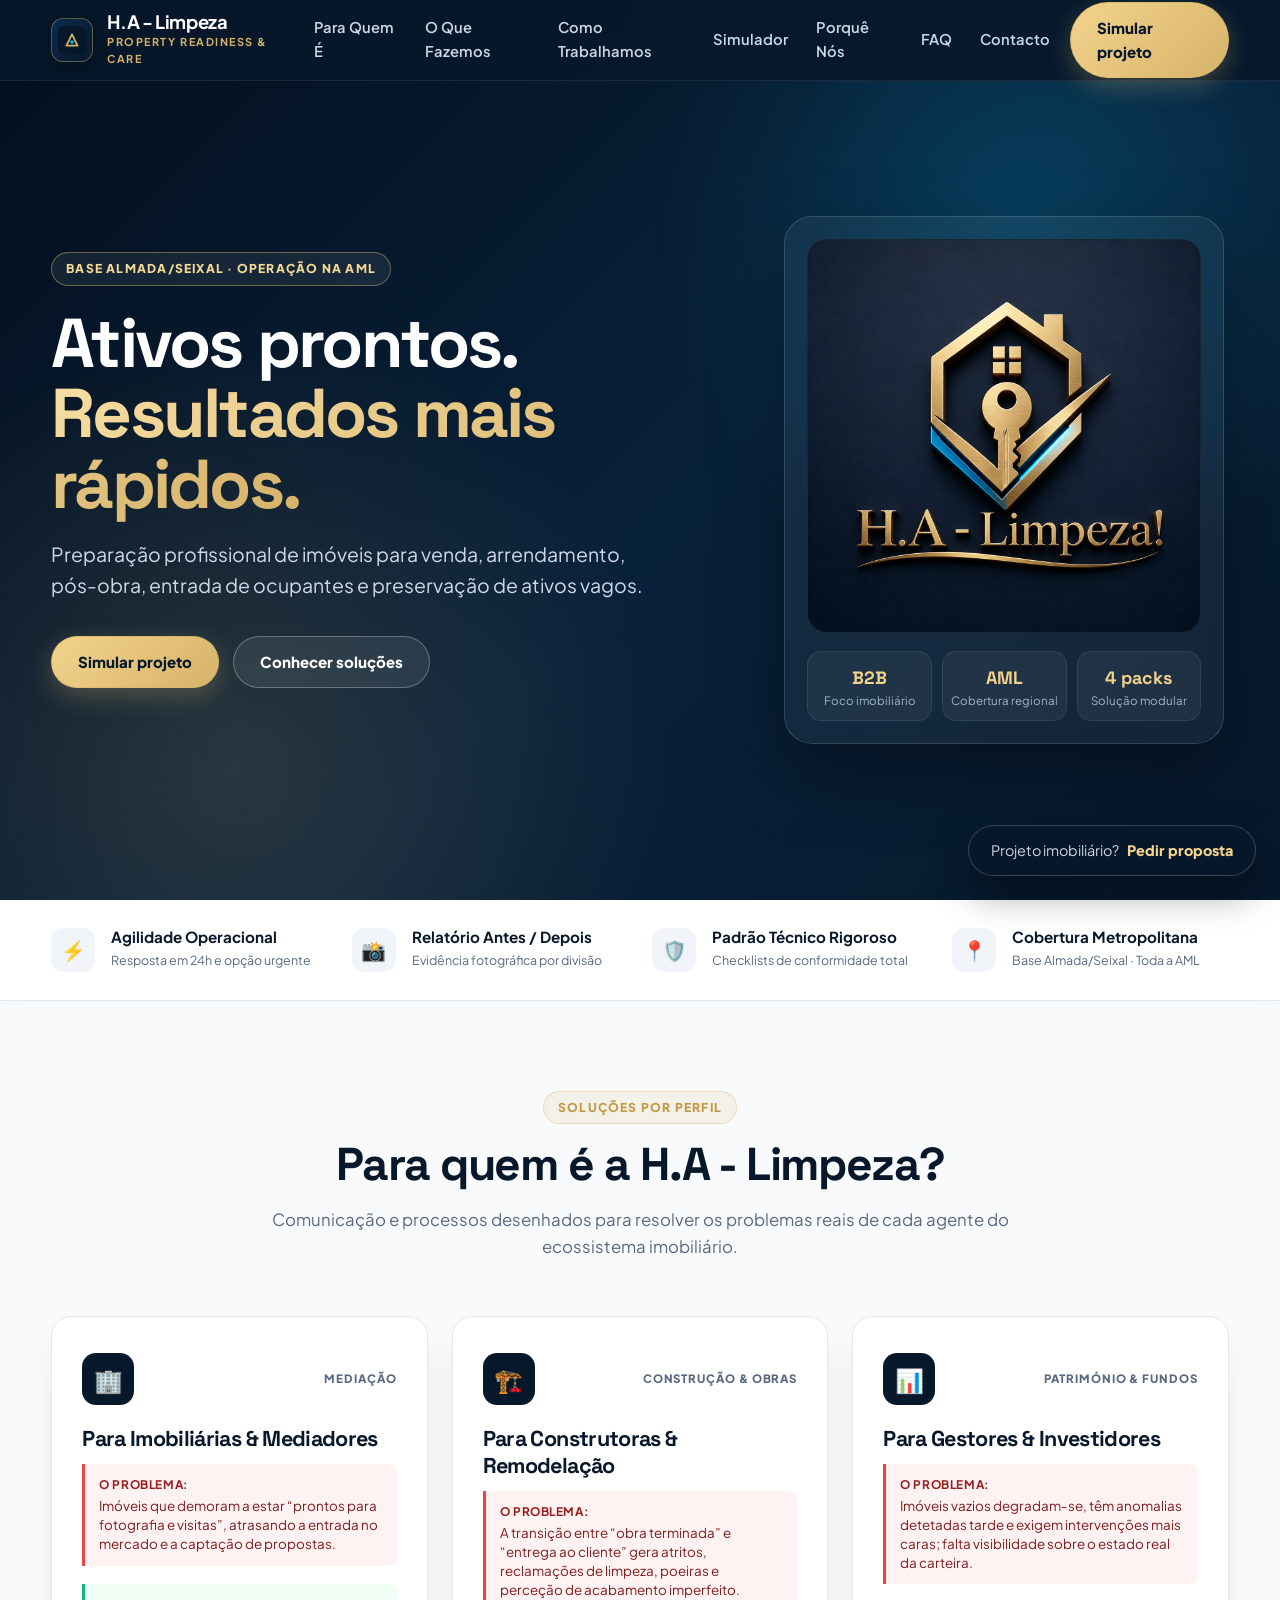
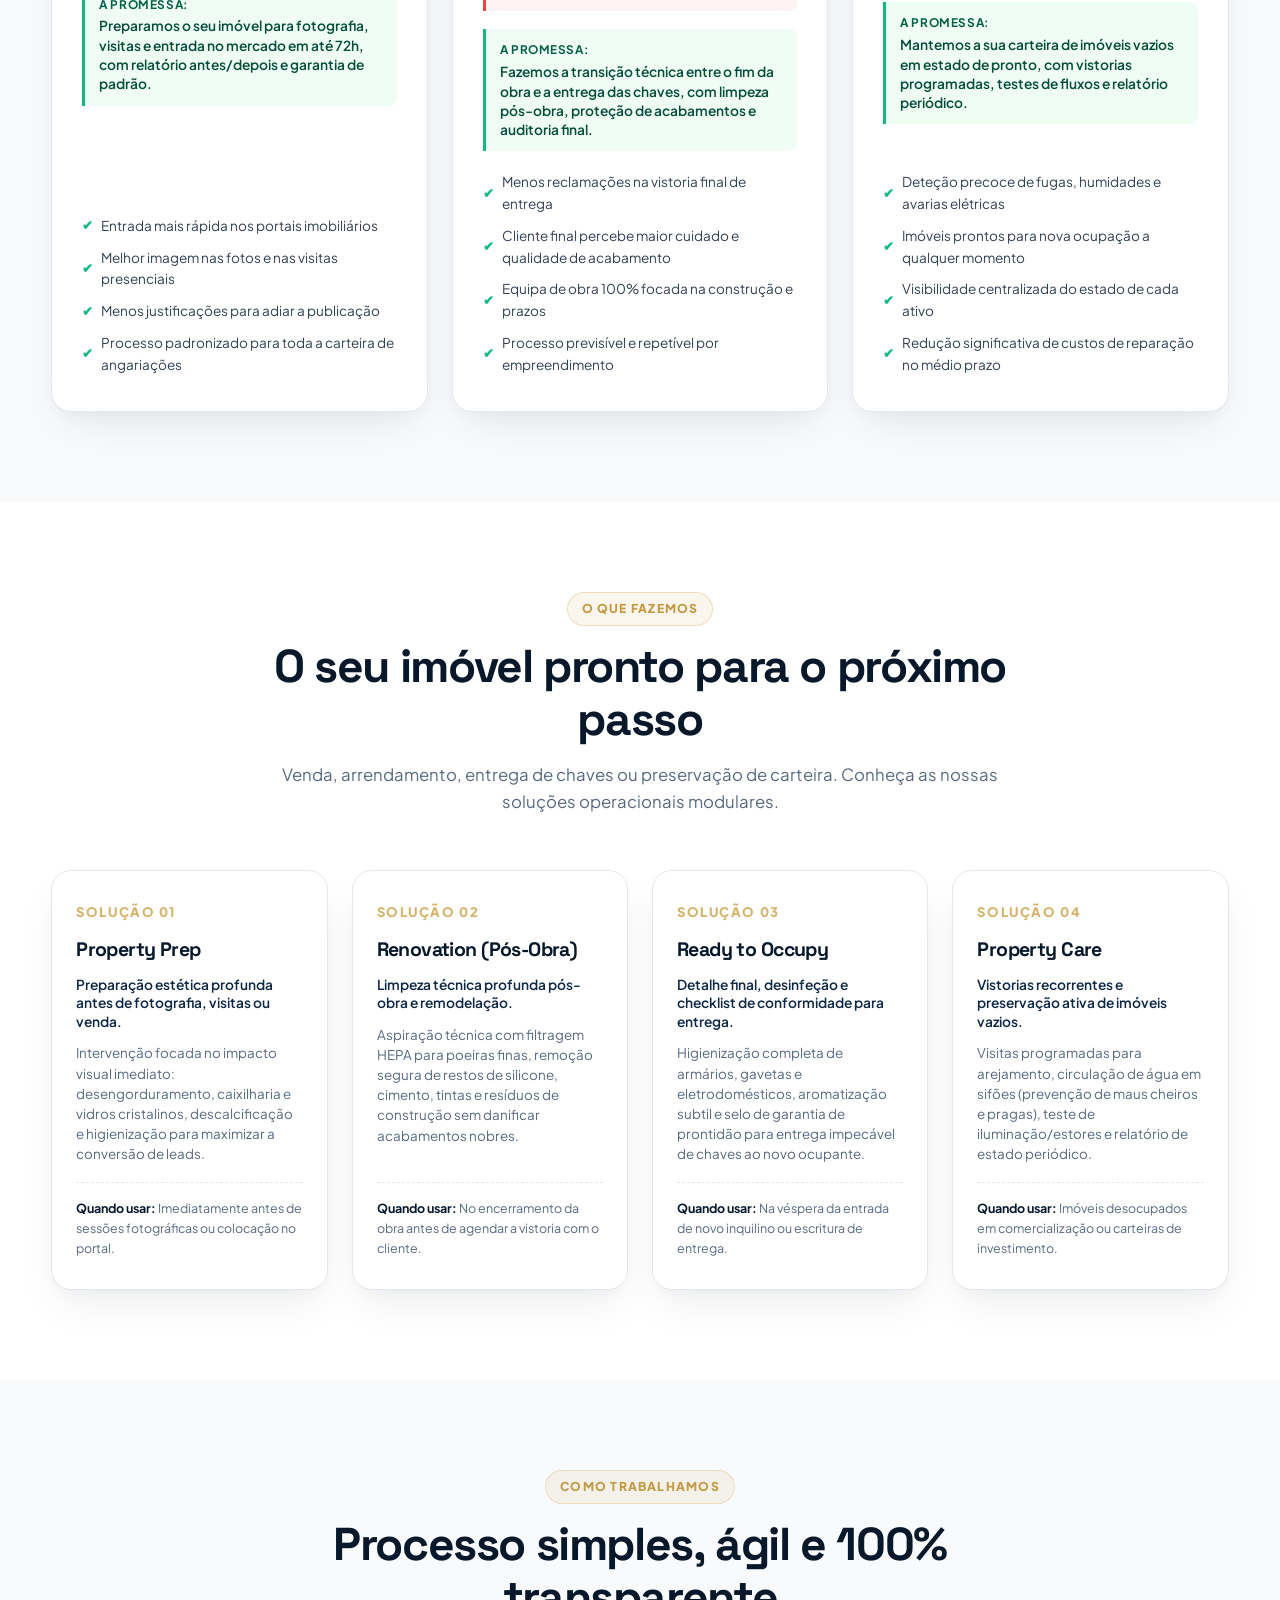
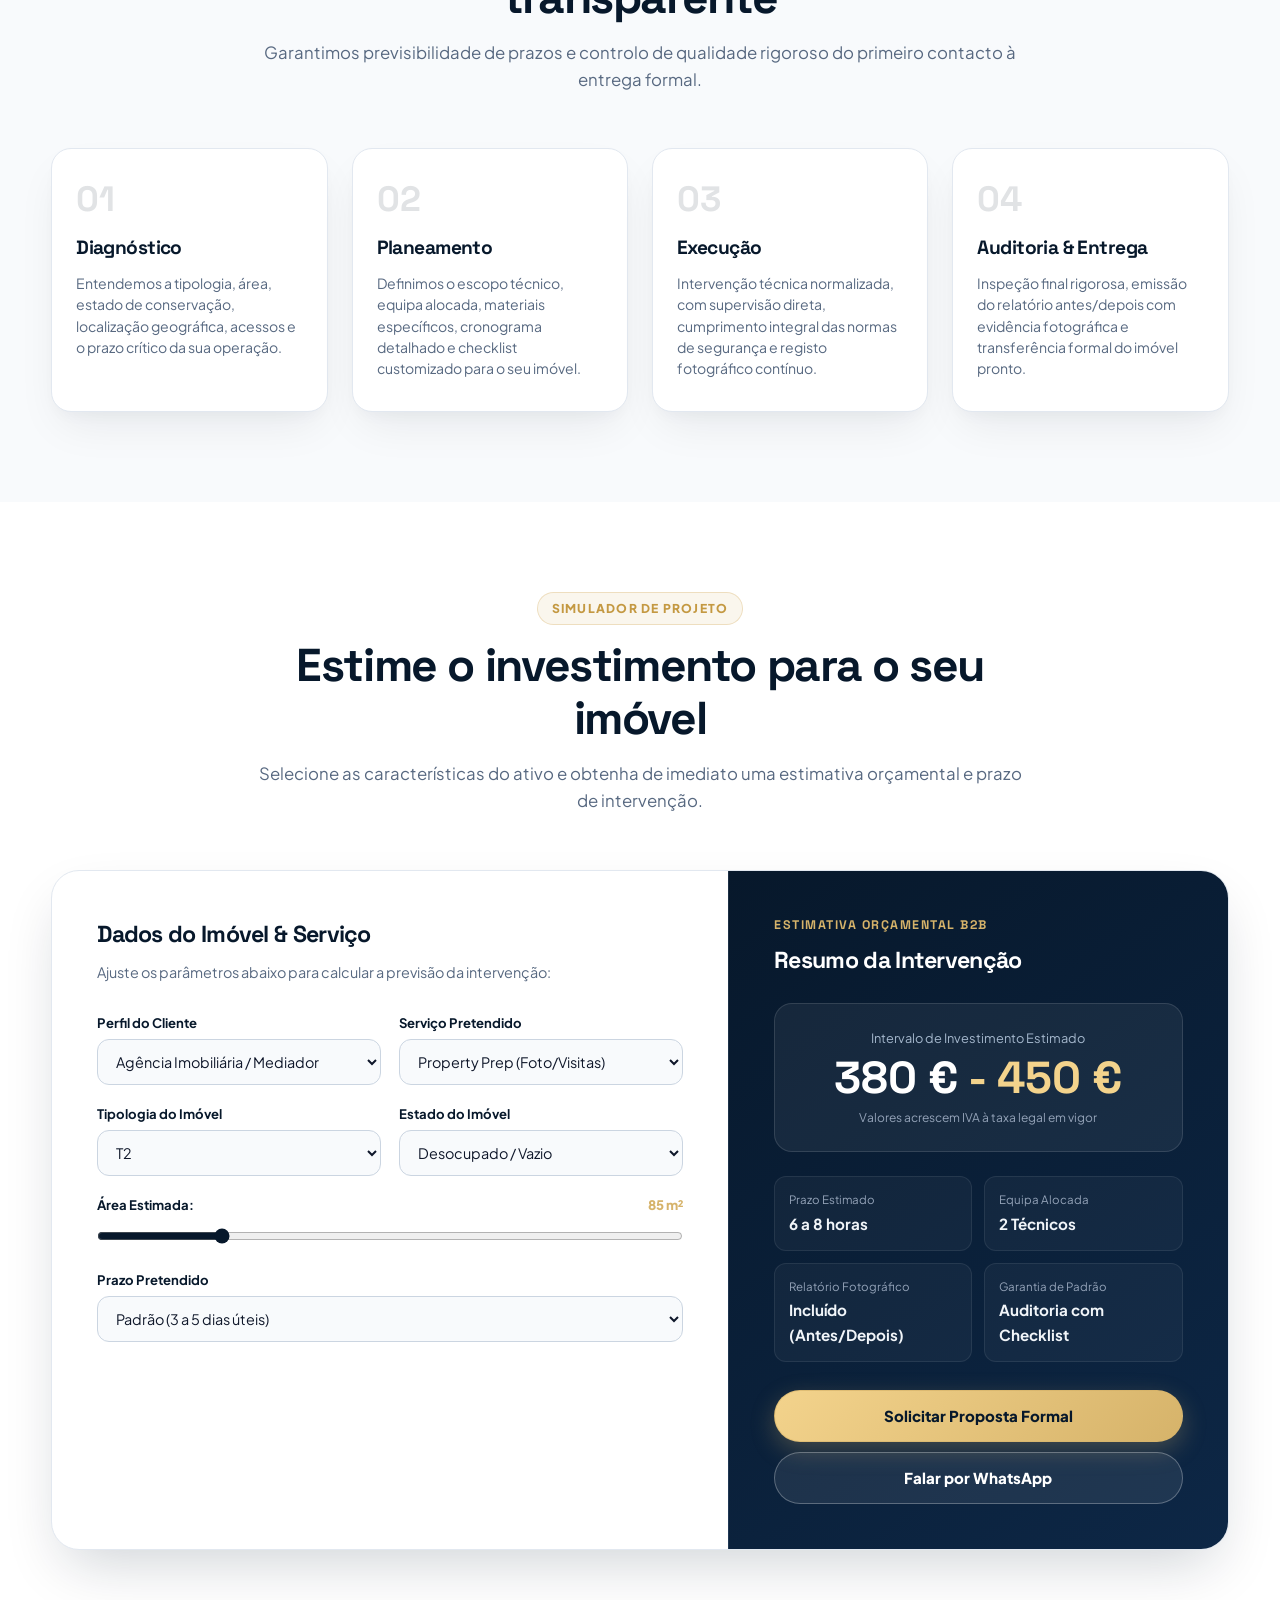
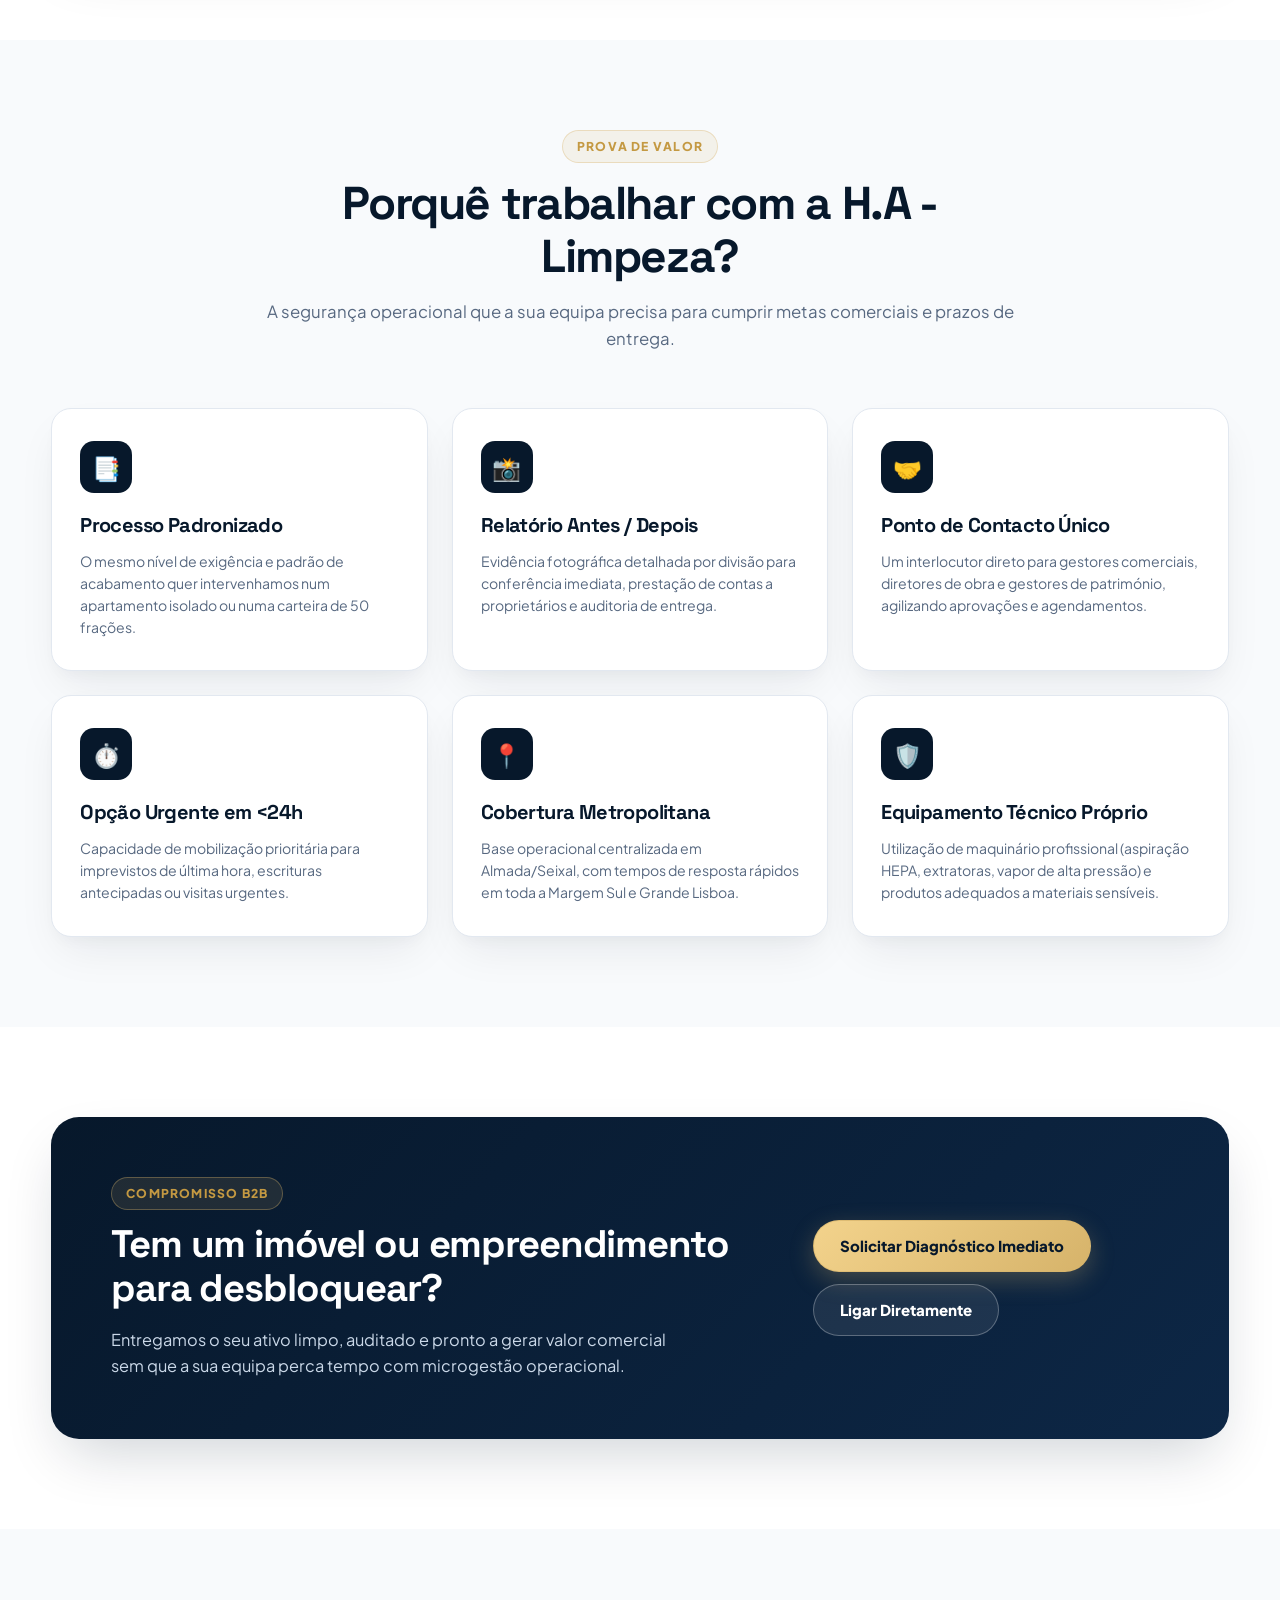
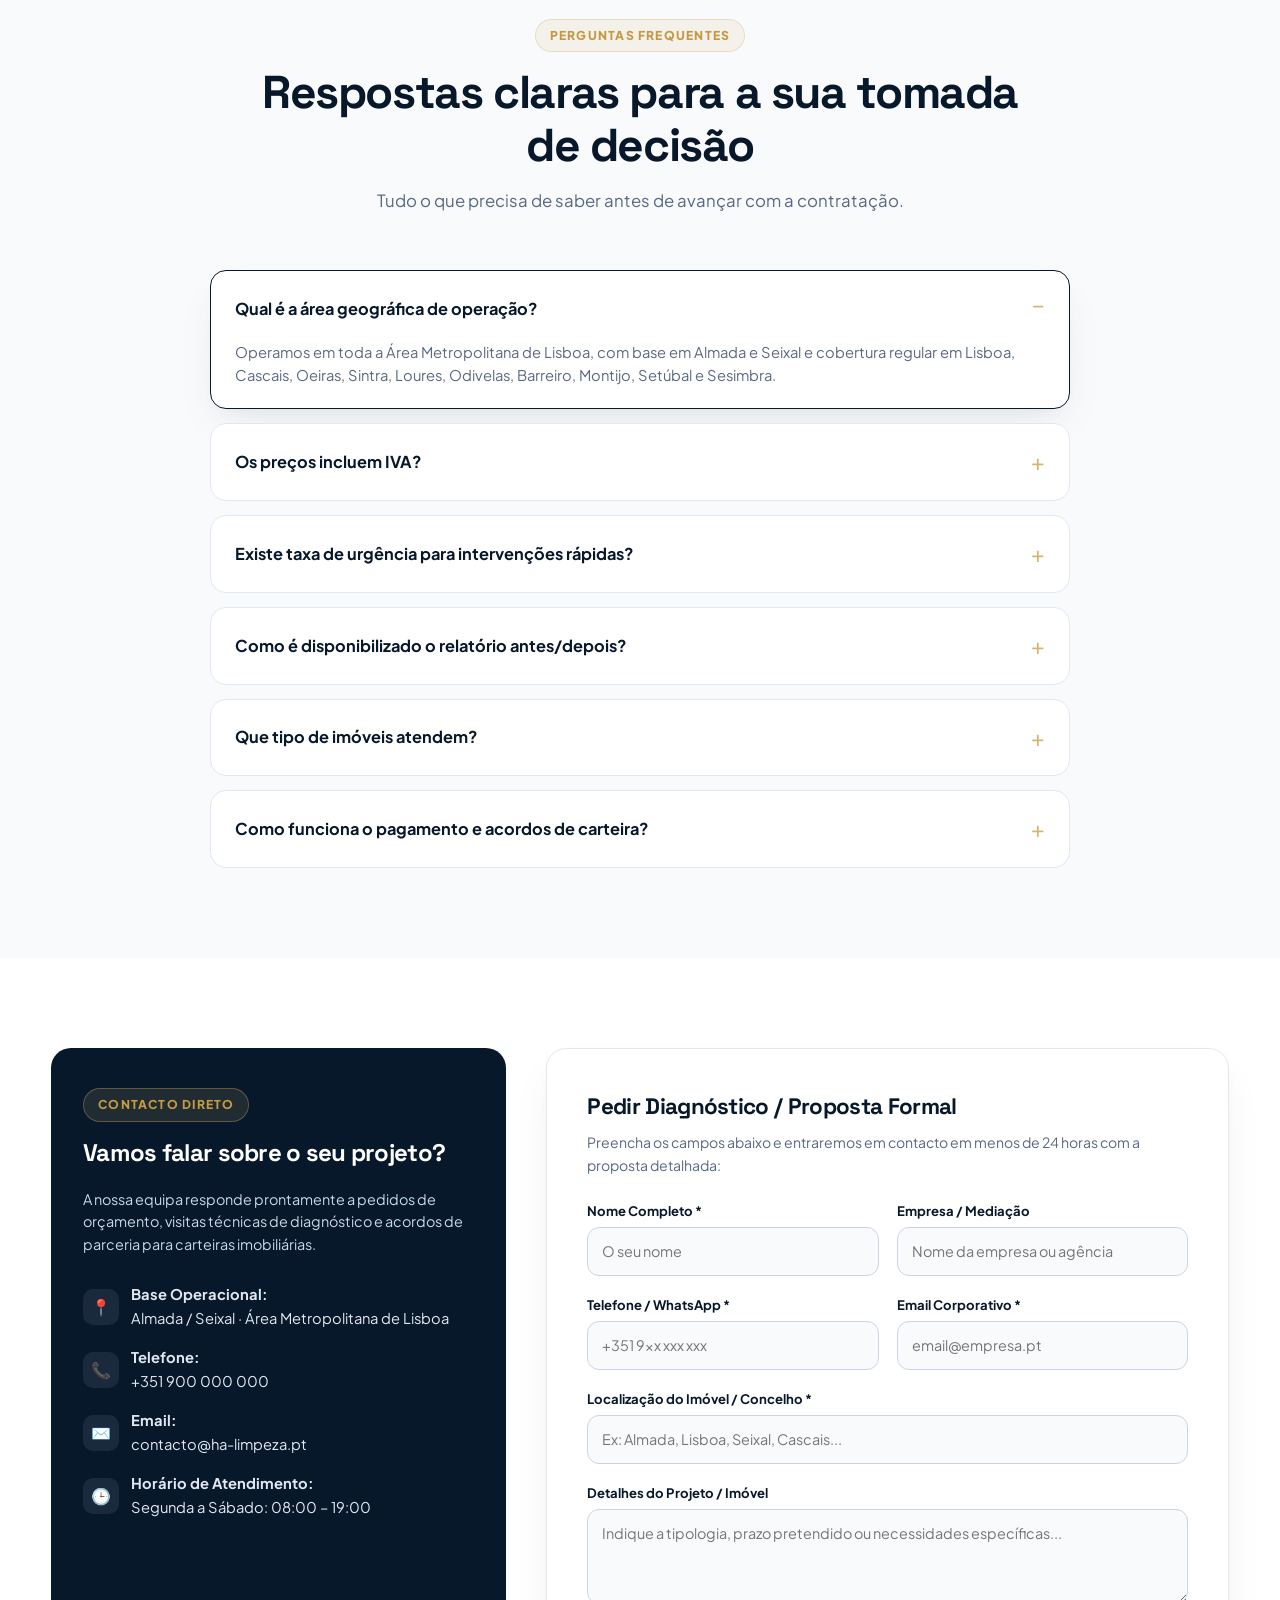
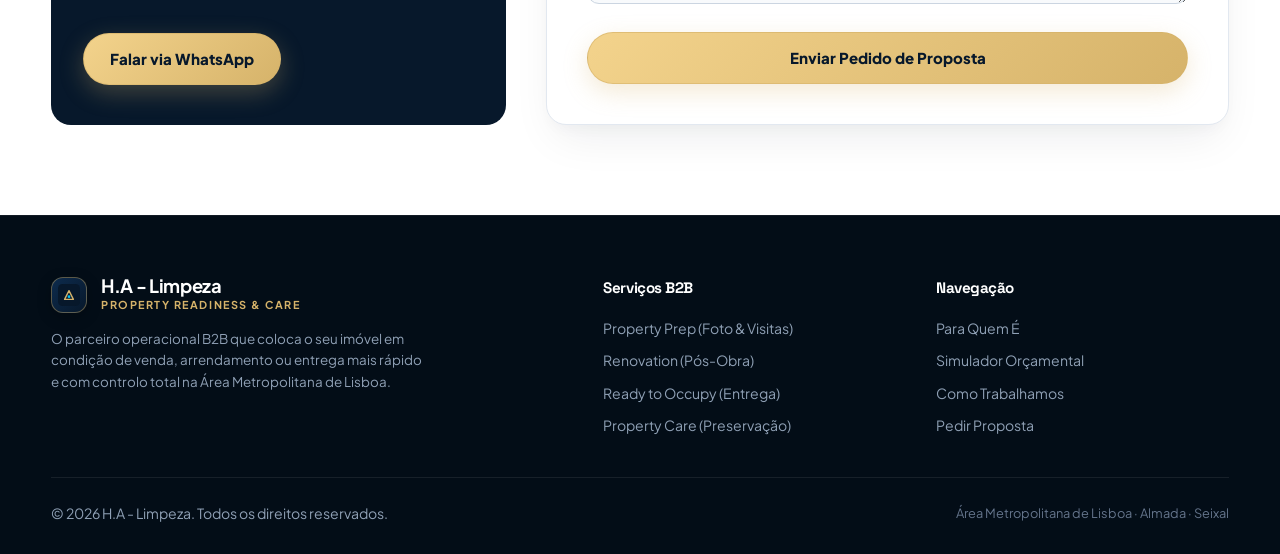
==== commit 1bb5a48b: "design: restaurar hero conciso e de alto impacto com card 3D e pills" ====
--- a/index.html
+++ b/index.html
@@ -1,441 +1,964 @@
-<!DOCTYPE html>
+<!doctype html>
 <html lang="pt-PT">
 <head>
-  <meta charset="UTF-8">
-  <meta name="viewport" content="width=device-width, initial-scale=1.0">
-  <title>H.A - Limpeza | Property Readiness & Asset Care</title>
-  <meta name="description" content="Preparação Profissional de Ativos Imobiliários para Venda, Arrendamento e Entrega. Soluções B2B na Área Metropolitana de Lisboa.">
-  <meta property="og:title" content="H.A - Limpeza | Property Readiness & Asset Care">
-  <meta property="og:description" content="Reduzimos a vacatura imobiliária e entregamos ativos prontos para habitar e transacionar na AML.">
-  <meta property="og:image" content="assets/logo.png">
-  <link rel="icon" type="image/svg+xml" href="assets/favicon.svg">
-  
-  <!-- Typography -->
-  <link rel="preconnect" href="https://fonts.googleapis.com">
-  <link rel="preconnect" href="https://fonts.gstatic.com" crossorigin>
-  <link href="https://fonts.googleapis.com/css2?family=Inter:wght@400;500;600;700;800&family=Roboto+Mono:wght@500;700&display=swap" rel="stylesheet">
-  
-  <!-- CSS -->
-  <link rel="stylesheet" href="css/style.css">
+<meta charset="utf-8">
+<meta name="viewport" content="width=device-width,initial-scale=1">
+<meta name="description" content="H.A - Limpeza: O parceiro operacional B2B que coloca o seu imóvel em condição de venda, arrendamento ou entrega mais rápido e com controlo total na Área Metropolitana de Lisboa.">
+<meta name="theme-color" content="#07182b">
+<meta name="robots" content="index,follow">
+<meta property="og:type" content="website">
+<meta property="og:locale" content="pt_PT">
+<meta property="og:title" content="H.A - Limpeza | Ativos prontos. Resultados mais rápidos.">
+<meta property="og:description" content="Preparação profissional de imóveis para venda, arrendamento, pós-obra, entrada de ocupantes e preservação de ativos vagos na Área Metropolitana de Lisboa.">
+<meta name="twitter:card" content="summary_large_image">
+<link rel="canonical" href="https://malanzaops.github.io/ha-limpeza/">
+<link rel="icon" type="image/svg+xml" href="assets/favicon.svg">
+<link rel="preconnect" href="https://fonts.googleapis.com">
+<link rel="preconnect" href="https://fonts.gstatic.com" crossorigin>
+<link href="https://fonts.googleapis.com/css2?family=Plus+Jakarta+Sans:wght@400;500;600;700;800;900&family=Space+Grotesk:wght@600;700;800&display=swap" rel="stylesheet">
+<script type="application/ld+json">
+{
+  "@context": "https://schema.org",
+  "@type": "ProfessionalService",
+  "name": "H.A - Limpeza | Property Readiness & Asset Care",
+  "description": "Preparação profissional de imóveis para imobiliárias, construtoras e gestores de património na Área Metropolitana de Lisboa.",
+  "areaServed": ["Área Metropolitana de Lisboa", "Almada", "Seixal", "Lisboa", "Setúbal", "Cascais", "Sintra", "Oeiras", "Loures"],
+  "address": {
+    "@type": "PostalAddress",
+    "addressLocality": "Almada / Seixal",
+    "addressRegion": "Setúbal / Lisboa",
+    "addressCountry": "PT"
+  },
+  "url": "https://malanzaops.github.io/ha-limpeza/",
+  "telephone": "+351 900 000 000",
+  "email": "contacto@ha-limpeza.pt"
+}
+</script>
+<title>H.A - Limpeza | Ativos prontos. Resultados mais rápidos.</title>
+<style>
+:root {
+  --navy: #07182b;
+  --navy-light: #0d2746;
+  --navy-card: #0c233c;
+  --gold: #d6b36a;
+  --gold-light: #f3d38c;
+  --gold-glow: rgba(214, 179, 106, 0.28);
+  --cyan: #03c5f4;
+  --cyan-glow: rgba(3, 197, 244, 0.22);
+  --ink: #0f172a;
+  --muted: #586981;
+  --paper: #f8fafc;
+  --card-bg: #ffffff;
+  --border: #e2e8f0;
+  --ok: #10b981;
+  --shadow: 0 20px 45px -10px rgba(7, 24, 43, 0.08), 0 8px 16px -6px rgba(7, 24, 43, 0.04);
+  --shadow-lg: 0 25px 60px -15px rgba(7, 24, 43, 0.2);
+  --radius: 20px;
+  --radius-sm: 12px;
+}
+
+* { box-sizing: border-box; margin: 0; padding: 0; }
+html { scroll-behavior: smooth; scroll-padding-top: 90px; }
+body {
+  font-family: 'Plus Jakarta Sans', -apple-system, BlinkMacSystemFont, Segoe UI, Roboto, sans-serif;
+  color: var(--ink);
+  background: var(--paper);
+  line-height: 1.6;
+  overflow-x: hidden;
+}
+
+h1, h2, h3, h4, .brand-font {
+  font-family: 'Space Grotesk', 'Plus Jakarta Sans', sans-serif;
+  letter-spacing: -0.03em;
+}
+
+button, input, select, textarea { font: inherit; }
+a { color: inherit; text-decoration: none; }
+img, svg { display: block; max-width: 100%; }
+
+.container { width: min(1200px, 92%); margin: auto; }
+
+/* Progress bar */
+.scroll-progress {
+  position: fixed; top: 0; left: 0; height: 3px; width: 0%;
+  background: linear-gradient(90deg, var(--cyan), var(--gold), #ffde94);
+  z-index: 3000; transition: width 0.1s ease;
+}
+
+/* Header */
+.site-header {
+  position: fixed; inset: 0 0 auto; z-index: 1000;
+  background: rgba(7, 24, 43, 0.92);
+  backdrop-filter: blur(16px); -webkit-backdrop-filter: blur(16px);
+  border-bottom: 1px solid rgba(255, 255, 255, 0.08);
+  transition: all 0.3s ease;
+}
+.nav { min-height: 80px; display: flex; align-items: center; justify-content: space-between; gap: 20px; }
+.brand {
+  display: flex; align-items: center; gap: 14px;
+  color: #fff; font-weight: 800; text-decoration: none;
+}
+.brand-logo-wrap {
+  width: 44px; height: 44px; border-radius: 12px;
+  background: linear-gradient(135deg, #0d2b4d, #07182b);
+  border: 1px solid rgba(214, 179, 106, 0.4);
+  display: grid; place-items: center; padding: 6px;
+  box-shadow: 0 4px 14px rgba(0,0,0,0.25);
+}
+.brand-text { display: flex; flex-direction: column; }
+.brand-text strong { font-size: 1.15rem; color: #fff; letter-spacing: -0.02em; line-height: 1.1; }
+.brand-text span { font-size: 0.68rem; color: var(--gold); font-weight: 700; letter-spacing: 0.14em; text-transform: uppercase; }
+
+.menu { display: flex; align-items: center; gap: 28px; }
+.menu a {
+  color: #cbd8e6; font-size: 0.92rem; font-weight: 600;
+  transition: color 0.2s ease;
+}
+.menu a:hover { color: var(--gold-light); }
+
+.nav-actions { display: flex; align-items: center; gap: 14px; }
+.btn {
+  display: inline-flex; align-items: center; justify-content: center; gap: 8px;
+  border-radius: 999px; padding: 13px 26px; font-weight: 800; font-size: 0.94rem;
+  cursor: pointer; transition: all 0.25s ease; border: 1px solid transparent; text-decoration: none;
+}
+.btn-primary {
+  background: linear-gradient(135deg, var(--gold-light), var(--gold));
+  color: #07182b; border-color: rgba(214, 179, 106, 0.6);
+  box-shadow: 0 8px 24px var(--gold-glow);
+}
+.btn-primary:hover {
+  background: linear-gradient(135deg, #f7dd9d, #dfbc73);
+  transform: translateY(-2px); box-shadow: 0 12px 30px var(--gold-glow);
+  color: #07182b;
+}
+.btn-secondary {
+  background: rgba(255, 255, 255, 0.08); color: #ffffff;
+  border-color: rgba(255, 255, 255, 0.28);
+}
+.btn-secondary:hover {
+  background: rgba(255, 255, 255, 0.18); color: #ffffff; transform: translateY(-2px);
+}
+.btn-outline-dark {
+  background: #fff; color: var(--navy); border-color: #cbd5e1;
+}
+.btn-outline-dark:hover {
+  background: #f1f5f9; border-color: var(--navy); color: var(--navy); transform: translateY(-2px);
+}
+
+.hamb {
+  display: none; background: transparent; color: #fff; border: 1px solid rgba(255,255,255,0.2);
+  border-radius: 10px; padding: 8px 12px; font-size: 1.2rem; cursor: pointer;
+}
+
+/* Eyebrow / Badges */
+.eyebrow {
+  display: inline-flex; align-items: center; gap: 8px;
+  background: rgba(214, 179, 106, 0.12); color: #c49942;
+  border: 1px solid rgba(214, 179, 106, 0.35);
+  border-radius: 999px; padding: 6px 14px;
+  font-size: 0.76rem; font-weight: 800; text-transform: uppercase; letter-spacing: 0.1em;
+}
+.hero .eyebrow {
+  background: rgba(255, 255, 255, 0.07); color: #f4d995;
+  border: 1px solid rgba(214, 179, 106, 0.45);
+}
+
+/* Hero Section (Punchy, High-Impact) */
+.hero {
+  min-height: 100vh; padding: 155px 0 95px;
+  background: radial-gradient(circle at 80% 25%, rgba(3, 197, 244, 0.18), transparent 30%),
+              radial-gradient(circle at 18% 85%, rgba(214, 179, 106, 0.16), transparent 34%),
+              linear-gradient(135deg, #030f1d 0%, #08213b 55%, #07182b 100%);
+  color: #fff; display: flex; align-items: center; position: relative;
+}
+.hero-grid {
+  display: grid; grid-template-columns: 1.2fr 0.8fr; gap: 55px; align-items: center;
+}
+.hero h1 {
+  font-size: clamp(2.8rem, 5.4vw, 5rem); line-height: 1.02;
+  margin: 22px 0 20px; font-weight: 800; letter-spacing: -0.04em;
+}
+.hero h1 span {
+  color: var(--gold-light);
+  background: linear-gradient(135deg, #f7dda2 0%, var(--gold) 100%);
+  -webkit-background-clip: text; -webkit-text-fill-color: transparent;
+}
+.hero p.lead {
+  font-size: clamp(1.05rem, 1.8vw, 1.22rem); color: #cdd9e8;
+  max-width: 620px; line-height: 1.6; margin-bottom: 34px; font-weight: 400;
+}
+.hero-actions { display: flex; gap: 14px; flex-wrap: wrap; margin-bottom: 20px; }
+
+/* Right Hero Card with 3D Logo & Stat Pills */
+.hero-card {
+  background: rgba(255, 255, 255, 0.05);
+  border: 1px solid rgba(255, 255, 255, 0.14);
+  border-radius: 28px; padding: 22px;
+  box-shadow: 0 28px 70px rgba(0, 0, 0, 0.35);
+  backdrop-filter: blur(14px); -webkit-backdrop-filter: blur(14px);
+  max-width: 440px; margin: 0 auto; width: 100%;
+}
+.hero-image-wrap {
+  border-radius: 20px; overflow: hidden;
+  background: #051322;
+  border: 1px solid rgba(255, 255, 255, 0.08);
+  display: flex; align-items: center; justify-content: center;
+}
+.hero-image-wrap img {
+  width: 100%; height: auto; display: block; object-fit: cover;
+  border-radius: 20px;
+}
+.hero-list {
+  display: grid; grid-template-columns: repeat(3, 1fr); gap: 10px;
+  margin-top: 18px;
+}
+.hero-stat {
+  text-align: center; padding: 12px 6px;
+  background: rgba(255, 255, 255, 0.05);
+  border: 1px solid rgba(255, 255, 255, 0.08);
+  border-radius: 14px;
+}
+.hero-stat b {
+  display: block; color: var(--gold-light);
+  font-size: 1.12rem; font-family: 'Space Grotesk', sans-serif; font-weight: 800;
+}
+.hero-stat span {
+  font-size: 0.72rem; color: #a4b7cc; line-height: 1.2; display: block; margin-top: 2px;
+}
+
+/* Trust Strip */
+.trust-strip {
+  background: #ffffff; border-bottom: 1px solid var(--border);
+  padding: 28px 0; box-shadow: 0 4px 20px rgba(0,0,0,0.02);
+}
+.trust-grid {
+  display: grid; grid-template-columns: repeat(4, 1fr); gap: 24px;
+}
+.trust-item {
+  display: flex; align-items: center; gap: 16px;
+}
+.trust-icon {
+  width: 44px; height: 44px; border-radius: 12px;
+  background: #f1f5f9; color: var(--navy);
+  display: grid; place-items: center; font-size: 1.25rem; flex-shrink: 0;
+}
+.trust-text strong { display: block; font-size: 0.95rem; color: var(--navy); line-height: 1.2; }
+.trust-text span { font-size: 0.78rem; color: var(--muted); line-height: 1.3; }
+
+/* Sections */
+.section { padding: 90px 0; }
+.section.alt { background: #ffffff; }
+.section-head { text-align: center; max-width: 780px; margin: 0 auto 55px; }
+.section-head h2 {
+  font-size: clamp(2rem, 3.6vw, 3.1rem); line-height: 1.15;
+  color: var(--navy); margin: 14px 0 16px; font-weight: 800;
+}
+.section-head p { font-size: 1.05rem; color: var(--muted); }
+
+/* Grid helper */
+.grid { display: grid; gap: 24px; }
+
+/* B2B Target Segment Cards */
+.segment-grid { grid-template-columns: repeat(3, 1fr); }
+.segment-card {
+  background: #ffffff; border: 1px solid var(--border);
+  border-radius: var(--radius); padding: 36px 30px;
+  box-shadow: var(--shadow); transition: all 0.3s ease;
+  display: flex; flex-direction: column; position: relative; overflow: hidden;
+}
+.section.alt .segment-card { background: var(--paper); }
+.segment-card:hover {
+  transform: translateY(-5px); box-shadow: var(--shadow-lg);
+  border-color: rgba(214, 179, 106, 0.5);
+}
+.segment-card-top { display: flex; align-items: center; justify-content: space-between; margin-bottom: 20px; }
+.segment-icon {
+  width: 52px; height: 52px; border-radius: 14px;
+  background: var(--navy); color: var(--gold);
+  display: grid; place-items: center; font-size: 1.45rem;
+}
+.segment-tag {
+  font-size: 0.72rem; font-weight: 800; color: var(--muted);
+  text-transform: uppercase; letter-spacing: 0.08em;
+}
+.segment-card h3 { font-size: 1.35rem; color: var(--navy); margin-bottom: 12px; line-height: 1.25; }
+.problem-box {
+  background: #fef2f2; border-left: 3px solid #ef4444;
+  padding: 12px 14px; border-radius: 0 8px 8px 0; margin-bottom: 18px;
+}
+.problem-box strong { display: block; font-size: 0.74rem; text-transform: uppercase; color: #991b1b; letter-spacing: 0.05em; }
+.problem-box p { font-size: 0.84rem; color: #7f1d1d; margin: 2px 0 0; line-height: 1.4; }
+
+.promise-box {
+  background: #f0fdf4; border-left: 3px solid #10b981;
+  padding: 12px 14px; border-radius: 0 8px 8px 0; margin-bottom: 20px;
+}
+.promise-box strong { display: block; font-size: 0.74rem; text-transform: uppercase; color: #065f46; letter-spacing: 0.05em; }
+.promise-box p { font-size: 0.86rem; color: #064e3b; font-weight: 600; margin: 2px 0 0; line-height: 1.4; }
+
+.benefits-list { list-style: none; margin-top: auto; display: flex; flex-direction: column; gap: 10px; }
+.benefits-list li {
+  font-size: 0.85rem; color: #334155; display: flex; align-items: center; gap: 8px;
+}
+.benefits-list li::before {
+  content: "✔"; color: var(--ok); font-weight: 800; font-size: 0.8rem;
+}
+
+/* Services Section */
+.services-grid { grid-template-columns: repeat(4, 1fr); }
+.service-card {
+  background: #ffffff; border: 1px solid var(--border);
+  border-radius: var(--radius); padding: 30px 24px;
+  box-shadow: var(--shadow); transition: all 0.3s ease;
+  display: flex; flex-direction: column;
+}
+.service-card:hover {
+  transform: translateY(-4px); box-shadow: var(--shadow-lg);
+  border-color: rgba(7, 24, 43, 0.3);
+}
+.service-num {
+  font-size: 0.82rem; font-weight: 800; color: var(--gold);
+  text-transform: uppercase; letter-spacing: 0.12em; margin-bottom: 12px;
+}
+.service-card h3 { font-size: 1.22rem; color: var(--navy); margin-bottom: 10px; }
+.service-tagline { font-size: 0.86rem; font-weight: 600; color: var(--navy-light); margin-bottom: 12px; line-height: 1.35; }
+.service-desc { font-size: 0.84rem; color: var(--muted); line-height: 1.5; margin-bottom: 18px; }
+.service-meta {
+  margin-top: auto; padding-top: 16px; border-top: 1px dashed var(--border);
+  font-size: 0.78rem; color: var(--muted);
+}
+.service-meta b { color: var(--navy); }
+
+/* Process / How We Work */
+.process-grid { grid-template-columns: repeat(4, 1fr); counter-reset: proc; }
+.process-card {
+  background: #ffffff; border: 1px solid var(--border);
+  border-radius: var(--radius); padding: 32px 24px;
+  box-shadow: var(--shadow); position: relative;
+}
+.process-num {
+  font-size: 2.2rem; font-weight: 900; color: rgba(7, 24, 43, 0.12);
+  font-family: 'Space Grotesk', sans-serif; line-height: 1; margin-bottom: 16px;
+}
+.process-card h3 { font-size: 1.2rem; color: var(--navy); margin-bottom: 10px; }
+.process-card p { font-size: 0.88rem; color: var(--muted); line-height: 1.5; }
+
+/* Simulator Section */
+.sim-wrapper {
+  background: #ffffff; border: 1px solid var(--border);
+  border-radius: 28px; box-shadow: var(--shadow-lg);
+  overflow: hidden;
+}
+.sim-grid {
+  display: grid; grid-template-columns: 1.15fr 0.85fr;
+}
+.sim-form-side {
+  padding: 45px;
+}
+.sim-form-side h3 { font-size: 1.45rem; color: var(--navy); margin-bottom: 8px; }
+.sim-form-side p.sim-desc { font-size: 0.9rem; color: var(--muted); margin-bottom: 28px; }
+
+.form-grid {
+  display: grid; grid-template-columns: 1fr 1fr; gap: 18px;
+}
+.form-group { display: flex; flex-direction: column; gap: 6px; }
+.form-group.full { grid-column: 1 / -1; }
+.form-group label {
+  font-size: 0.82rem; font-weight: 700; color: var(--navy);
+  display: flex; justify-content: space-between;
+}
+.form-group label span.val { color: var(--gold); font-weight: 800; }
+.form-control {
+  width: 100%; padding: 12px 14px;
+  background: #f8fafc; border: 1px solid #cbd5e1;
+  border-radius: 12px; color: var(--ink); font-size: 0.9rem;
+  transition: border-color 0.2s ease, background 0.2s ease;
+}
+.form-control:focus {
+  outline: none; border-color: var(--navy); background: #ffffff;
+  box-shadow: 0 0 0 3px rgba(7, 24, 43, 0.08);
+}
+input[type="range"] {
+  accent-color: var(--navy); cursor: pointer;
+}
+
+/* Simulator Results Side */
+.sim-result-side {
+  background: linear-gradient(145deg, #07182b, #0d2746);
+  color: #fff; padding: 45px; display: flex; flex-direction: column;
+  justify-content: space-between; border-left: 1px solid rgba(255,255,255,0.08);
+}
+.result-header h4 { font-size: 0.78rem; text-transform: uppercase; color: var(--gold); letter-spacing: 0.12em; margin-bottom: 6px; }
+.result-header h3 { font-size: 1.45rem; color: #fff; margin-bottom: 24px; }
+
+.price-display-box {
+  background: rgba(255, 255, 255, 0.06); border: 1px solid rgba(255, 255, 255, 0.12);
+  border-radius: 18px; padding: 24px; margin-bottom: 24px; text-align: center;
+}
+.price-display-box .price-label { font-size: 0.8rem; color: #a4b7cc; margin-bottom: 4px; }
+.price-display-box .price-value {
+  font-size: clamp(2rem, 3.5vw, 2.8rem); font-weight: 800; color: #fff;
+  font-family: 'Space Grotesk', sans-serif; line-height: 1.1;
+}
+.price-display-box .price-value span { color: var(--gold-light); }
+.price-display-box .price-iva { font-size: 0.75rem; color: #94a3b8; margin-top: 6px; }
+
+.result-specs { display: grid; grid-template-columns: 1fr 1fr; gap: 12px; margin-bottom: 28px; }
+.spec-card {
+  background: rgba(255, 255, 255, 0.04); border: 1px solid rgba(255, 255, 255, 0.08);
+  border-radius: 12px; padding: 14px;
+}
+.spec-card span { display: block; font-size: 0.72rem; color: #94a3b8; }
+.spec-card strong { font-size: 0.95rem; color: #f1f5f9; margin-top: 2px; display: block; }
+
+.sim-actions { display: flex; flex-direction: column; gap: 10px; }
+.sim-actions .btn { width: 100%; }
+
+/* Why Us / Value Proposition */
+.value-grid { grid-template-columns: repeat(3, 1fr); }
+.value-card {
+  background: #ffffff; border: 1px solid var(--border);
+  border-radius: var(--radius); padding: 32px 28px;
+  box-shadow: var(--shadow);
+}
+.value-card h3 { font-size: 1.25rem; color: var(--navy); margin: 16px 0 10px; }
+.value-card p { font-size: 0.88rem; color: var(--muted); line-height: 1.55; }
+
+/* Callout Banner */
+.promise-banner {
+  background: linear-gradient(135deg, var(--navy) 0%, #0d2746 100%);
+  color: #fff; border-radius: 28px; padding: 60px;
+  display: grid; grid-template-columns: 1.3fr 0.7fr; gap: 40px; align-items: center;
+  box-shadow: var(--shadow-lg); position: relative; overflow: hidden;
+}
+.promise-banner h2 { font-size: clamp(1.8rem, 3vw, 2.6rem); line-height: 1.15; margin: 12px 0 16px; }
+.promise-banner p { font-size: 1.02rem; color: #cad8e8; max-width: 580px; }
+.promise-actions { display: flex; flex-direction: column; gap: 12px; align-items: flex-start; }
+
+/* FAQ Section */
+.faq-wrap { max-width: 860px; margin: auto; display: flex; flex-direction: column; gap: 14px; }
+.faq-item {
+  background: #ffffff; border: 1px solid var(--border);
+  border-radius: 16px; padding: 20px 24px; transition: all 0.2s ease;
+}
+.faq-item[open] { border-color: var(--navy); box-shadow: var(--shadow); }
+.faq-item summary {
+  font-weight: 700; font-size: 1.02rem; color: var(--navy);
+  cursor: pointer; display: flex; justify-content: space-between; align-items: center;
+  list-style: none;
+}
+.faq-item summary::-webkit-details-marker { display: none; }
+.faq-item summary::after {
+  content: "+"; font-size: 1.4rem; color: var(--gold); font-weight: 400; transition: transform 0.2s ease;
+}
+.faq-item[open] summary::after {
+  content: "−"; transform: rotate(180deg);
+}
+.faq-item p { font-size: 0.92rem; color: var(--muted); margin-top: 14px; line-height: 1.6; }
+
+/* Contact Section */
+.contact-grid { grid-template-columns: 0.8fr 1.2fr; gap: 40px; }
+.contact-info-card {
+  background: var(--navy); color: #fff; border-radius: var(--radius);
+  padding: 40px 32px; display: flex; flex-direction: column; justify-content: space-between;
+}
+.contact-info-card h3 { font-size: 1.5rem; margin: 12px 0 16px; }
+.contact-info-card p { font-size: 0.9rem; color: #cad8e8; line-height: 1.55; margin-bottom: 28px; }
+.contact-details { list-style: none; display: flex; flex-direction: column; gap: 16px; }
+.contact-details li { display: flex; align-items: center; gap: 12px; font-size: 0.92rem; color: #e2e8f0; }
+.contact-icon { width: 36px; height: 36px; border-radius: 10px; background: rgba(255,255,255,0.08); display: grid; place-items: center; color: var(--gold); font-size: 1rem; }
+
+.contact-form-card {
+  background: #ffffff; border: 1px solid var(--border);
+  border-radius: var(--radius); padding: 40px; box-shadow: var(--shadow);
+}
+.contact-form-card h3 { font-size: 1.4rem; color: var(--navy); margin-bottom: 6px; }
+.contact-form-card p { font-size: 0.88rem; color: var(--muted); margin-bottom: 24px; }
+
+/* Footer */
+.footer {
+  background: #030d17; color: #8fa0b5; padding: 60px 0 30px;
+  border-top: 1px solid rgba(255, 255, 255, 0.06); font-size: 0.88rem;
+}
+.footer-grid {
+  display: grid; grid-template-columns: 1.4fr 0.8fr 0.8fr; gap: 40px; margin-bottom: 40px;
+}
+.footer h4 { color: #fff; font-size: 0.95rem; margin-bottom: 16px; }
+.footer-links { list-style: none; display: flex; flex-direction: column; gap: 10px; }
+.footer-links a { color: #8fa0b5; transition: color 0.2s ease; }
+.footer-links a:hover { color: var(--gold); }
+.footer-bottom {
+  padding-top: 24px; border-top: 1px solid rgba(255, 255, 255, 0.08);
+  display: flex; justify-content: space-between; align-items: center; flex-wrap: wrap; gap: 14px;
+}
+
+/* Floating Pill CTA (Matching Screenshot) */
+.floating-cta {
+  position: fixed; right: 24px; bottom: 24px; z-index: 999;
+  display: inline-flex; align-items: center; gap: 8px;
+  background: rgba(7, 24, 43, 0.95); color: #fff;
+  padding: 13px 22px; border-radius: 999px;
+  border: 1px solid rgba(255, 255, 255, 0.2);
+  box-shadow: 0 16px 40px rgba(0, 0, 0, 0.4);
+  font-size: 0.9rem; text-decoration: none;
+  backdrop-filter: blur(10px);
+  transition: all 0.25s ease;
+}
+.floating-cta:hover {
+  transform: translateY(-3px);
+  background: #0c2746; border-color: var(--gold);
+}
+.floating-cta span { color: #cbd8e6; }
+.floating-cta b { color: var(--gold-light); font-weight: 800; }
+
+/* Toast */
+.toast {
+  position: fixed; bottom: 30px; left: 50%; transform: translateX(-50%) translateY(100px);
+  background: var(--navy); color: #fff; border: 1px solid var(--gold);
+  padding: 14px 24px; border-radius: 999px; box-shadow: var(--shadow-lg);
+  font-size: 0.9rem; font-weight: 600; z-index: 3000; opacity: 0;
+  transition: all 0.3s cubic-bezier(0.16, 1, 0.3, 1); pointer-events: none;
+}
+.toast.show { transform: translateX(-50%) translateY(0); opacity: 1; }
+
+/* Responsive adjustments */
+@media (max-width: 1024px) {
+  .hero-grid, .sim-grid, .contact-grid, .promise-banner { grid-template-columns: 1fr; }
+  .segment-grid, .services-grid, .process-grid, .value-grid { grid-template-columns: 1fr 1fr; }
+  .trust-grid { grid-template-columns: 1fr 1fr; }
+  .footer-grid { grid-template-columns: 1fr; }
+  .menu {
+    display: none; position: absolute; top: 80px; left: 0; right: 0;
+    background: #07182b; padding: 24px 6%; flex-direction: column;
+    align-items: flex-start; gap: 16px; border-bottom: 1px solid rgba(255,255,255,0.1);
+  }
+  .menu.open { display: flex; }
+  .hamb { display: block; }
+  .nav-actions .btn { display: none; }
+}
+
+@media (max-width: 640px) {
+  .segment-grid, .services-grid, .process-grid, .value-grid, .trust-grid, .form-grid, .result-specs { grid-template-columns: 1fr; }
+  .hero { padding-top: 130px; }
+  .hero-card { max-width: 100%; }
+  .sim-form-side, .sim-result-side, .contact-form-card, .promise-banner { padding: 28px 20px; }
+}
+</style>
 </head>
 <body>
-
-  <!-- Sticky Navbar -->
-  <header class="navbar">
-    <div class="nav-container">
-      <a href="#" class="nav-brand">
-        <img src="assets/logo.png" alt="H.A - Limpeza Logo" onerror="this.src='assets/logo.svg'">
-        <div class="nav-brand-text">
-          <span class="nav-brand-title">H.A - Limpeza</span>
-          <span class="nav-brand-tag">Property Readiness</span>
-        </div>
-      </a>
-
-      <nav class="nav-menu">
-        <a href="#servicos" class="nav-link">Serviços</a>
-        <a href="#processo" class="nav-link">Processo</a>
-        <a href="#precario" class="nav-link">Preçário</a>
-        <a href="#simulador" class="nav-link">Simulador</a>
-        <a href="#projecoes" class="nav-link">Projeções</a>
-        <a href="#sobre" class="nav-link">Sobre</a>
-        <a href="#faq" class="nav-link">FAQ</a>
-        <a href="#contacto" class="nav-link">Contacto</a>
-      </nav>
-
-      <div class="nav-actions">
-        <a href="#contacto" class="btn btn-primary btn-sm">Pedir Orçamento</a>
-        <button class="nav-toggle" id="nav-toggle" aria-label="Abrir Menu">☰</button>
-      </div>
+<div class="scroll-progress" id="progress"></div>
+
+<!-- Header -->
+<header class="site-header">
+  <div class="container nav">
+    <a class="brand" href="#inicio">
+      <div class="brand-logo-wrap">
+        <svg viewBox="0 0 40 40" width="28" height="28" fill="none" xmlns="http://www.w3.org/2000/svg">
+          <rect width="40" height="40" rx="8" fill="#07182b"/>
+          <path d="M12 28L20 12L28 28Z" stroke="#d6b36a" stroke-width="2.5" stroke-linejoin="round"/>
+          <circle cx="20" cy="23" r="2.5" fill="#03c5f4"/>
+        </svg>
+      </div>
+      <div class="brand-text">
+        <strong>H.A - Limpeza</strong>
+        <span>Property Readiness & Care</span>
+      </div>
+    </a>
+
+    <button class="hamb" id="hambBtn" aria-label="Abrir menu de navegação" aria-expanded="false">☰</button>
+
+    <nav class="menu" id="navMenu" aria-label="Navegação principal">
+      <a href="#segmentos">Para Quem É</a>
+      <a href="#servicos">O Que Fazemos</a>
+      <a href="#processo">Como Trabalhamos</a>
+      <a href="#simulador">Simulador</a>
+      <a href="#diferenciais">Porquê Nós</a>
+      <a href="#faq">FAQ</a>
+      <a href="#contacto">Contacto</a>
+    </nav>
+
+    <div class="nav-actions">
+      <a class="btn btn-primary" href="#simulador">Simular projeto</a>
     </div>
-  </header>
-
-  <!-- Hero Section -->
-  <section class="hero">
-    <div class="container">
-      <div class="hero-grid">
-        <div class="hero-content">
-          <div class="badge">
-            <span class="badge-dot"></span>
-            Área Metropolitana de Lisboa · Sede Almada
-          </div>
-          <h1>
-            Reduzimos a Vacatura Imobiliária e Entregamos <span class="gradient">Ativos Prontos para Habitar</span>
-          </h1>
-          <p>
-            Preparação estética e técnica profissional de imóveis para venda, arrendamento, pós-obra e preservação de património na Área Metropolitana de Lisboa.
-          </p>
-          <div class="hero-actions">
-            <a href="#simulador" class="btn btn-primary">Receber Simulação</a>
-            <a href="#servicos" class="btn btn-secondary">Conhecer Soluções</a>
-          </div>
-
-          <div class="hero-stats">
-            <div class="hero-stat-item">
-              <h4>B2B</h4>
-              <p>Foco Imobiliário</p>
-            </div>
-            <div class="hero-stat-item">
-              <h4>4 Packs</h4>
-              <p>Solução Modular</p>
-            </div>
-            <div class="hero-stat-item">
-              <h4>AML</h4>
-              <p>Cobertura Total</p>
-            </div>
-            <div class="hero-stat-item">
-              <h4>24h</h4>
-              <p>Opção Urgente</p>
-            </div>
-          </div>
-        </div>
-
-        <div class="hero-showcase">
-          <div class="hero-card">
-            <div class="hero-card-header">
-              <span class="hero-card-title">Porquê Escolher a H.A?</span>
-              <span class="badge" style="margin:0; font-size:0.75rem;">Auditável</span>
-            </div>
-            <ul class="hero-card-list">
-              <li>
-                <span class="icon">✓</span>
-                <span><strong>Aceleração de Venda/Arrendamento:</strong> Imóveis visualmente impecáveis vendem até 40% mais rápido.</span>
-              </li>
-              <li>
-                <span class="icon">✓</span>
-                <span><strong>Relatório Fotográfico com Timestamp:</strong> Evidência objetiva do estado do ativo antes e após a intervenção.</span>
-              </li>
-              <li>
-                <span class="icon">✓</span>
-                <span><strong>Previsibilidade Comercial B2B:</strong> Preçário fixo e transparente para orçamentação imediata sem demoras.</span>
-              </li>
-              <li>
-                <span class="icon">✓</span>
-                <span><strong>Seguro e Responsabilidade Civil:</strong> Proteção integral para acabamentos nobres e equipamentos.</span>
-              </li>
-            </ul>
-            <div style="margin-top: 1.5rem; text-align: center;">
-              <a href="#contacto" class="btn btn-emerald btn-sm" style="width: 100%;">Solicitar Diagnóstico Gratuito</a>
-            </div>
+  </div>
+</header>
+
+<main>
+  <!-- Hero Section (Impactful & Punchy Copy) -->
+  <section class="hero" id="inicio">
+    <div class="container hero-grid">
+      <div>
+        <div class="eyebrow">
+          <span>BASE ALMADA/SEIXAL · OPERAÇÃO NA AML</span>
+        </div>
+        <h1>Ativos prontos.<br><span>Resultados mais rápidos.</span></h1>
+        <p class="lead">Preparação profissional de imóveis para venda, arrendamento, pós-obra, entrada de ocupantes e preservação de ativos vagos.</p>
+        
+        <div class="hero-actions">
+          <a class="btn btn-primary" href="#simulador">Simular projeto</a>
+          <a class="btn btn-secondary" href="#servicos">Conhecer soluções</a>
+        </div>
+      </div>
+
+      <!-- Hero Card with 3D Logo & Stat Pills -->
+      <div class="hero-card">
+        <div class="hero-image-wrap">
+          <img src="assets/logo.png" alt="H.A - Limpeza! Logo" width="380" height="380" loading="eager">
+        </div>
+        <div class="hero-list">
+          <div class="hero-stat">
+            <b>B2B</b>
+            <span>Foco imobiliário</span>
+          </div>
+          <div class="hero-stat">
+            <b>AML</b>
+            <span>Cobertura regional</span>
+          </div>
+          <div class="hero-stat">
+            <b>4 packs</b>
+            <span>Solução modular</span>
           </div>
         </div>
       </div>
     </div>
   </section>
 
-  <!-- Business Thesis / About Section -->
-  <section class="services-section" id="sobre">
-    <div class="container">
-      <div class="section-header">
-        <div class="badge">Tese Estratégica</div>
-        <h2>Uma operação desenhada para eliminar atrito na transição de imóveis</h2>
-        <p>A H.A - Limpeza combina rigor estético, prontidão sanitária, controlo técnico e preservação de património num único interlocutor operacional corporativo.</p>
+  <!-- Trust Strip -->
+  <section class="trust-strip" aria-label="Pilares operacionais">
+    <div class="container trust-grid">
+      <div class="trust-item">
+        <div class="trust-icon">⚡</div>
+        <div class="trust-text">
+          <strong>Agilidade Operacional</strong>
+          <span>Resposta em 24h e opção urgente</span>
+        </div>
+      </div>
+      <div class="trust-item">
+        <div class="trust-icon">📸</div>
+        <div class="trust-text">
+          <strong>Relatório Antes / Depois</strong>
+          <span>Evidência fotográfica por divisão</span>
+        </div>
+      </div>
+      <div class="trust-item">
+        <div class="trust-icon">🛡️</div>
+        <div class="trust-text">
+          <strong>Padrão Técnico Rigoroso</strong>
+          <span>Checklists de conformidade total</span>
+        </div>
+      </div>
+      <div class="trust-item">
+        <div class="trust-icon">📍</div>
+        <div class="trust-text">
+          <strong>Cobertura Metropolitana</strong>
+          <span>Base Almada/Seixal · Toda a AML</span>
+        </div>
       </div>
     </div>
   </section>
 
-  <!-- Services Section -->
-  <section class="services-section" id="servicos" style="background: var(--bg-darker); border-top: 1px solid var(--border-dark); border-bottom: 1px solid var(--border-dark);">
+  <!-- Section: Para Quem É (B2B Segments) -->
+  <section class="section" id="segmentos">
     <div class="container">
-      <div class="section-header">
-        <div class="badge">Soluções Corporativas</div>
-        <h2>Não vendemos apenas limpeza. Entregamos prontidão operacional.</h2>
-        <p>Desenvolvido à medida de imobiliárias, construtoras, investidores e gestores de carteiras patrimoniais.</p>
-      </div>
-
-      <div class="services-grid">
-        <!-- Service 1 -->
-        <div class="service-card">
-          <div>
-            <div class="service-icon">⌂</div>
-            <h3>Property Prep</h3>
-            <p>Preparação estética profunda antes da promoção, sessões fotográficas profissionais, visitas de clientes, venda ou arrendamento rápido.</p>
-          </div>
-          <div class="service-meta">
-            <span>A partir de</span>
-            <span class="service-price">280 €</span>
-          </div>
-        </div>
-
-        <!-- Service 2 -->
-        <div class="service-card">
-          <div>
-            <div class="service-icon">✦</div>
-            <h3>Renovation</h3>
-            <p>Limpeza técnica profunda pós-obra e remodelação. Raspagem de tintas, silicones, colas e aspiração industrial de poeiras finas.</p>
-          </div>
-          <div class="service-meta">
-            <span>A partir de</span>
-            <span class="service-price">420 €</span>
-          </div>
-        </div>
-
-        <!-- Service 3 -->
-        <div class="service-card">
-          <div>
-            <div class="service-icon">✓</div>
-            <h3>Ready to Occupy</h3>
-            <p>Detalhe de acabamento, desinfeção hospitalar de superfícies de toque, aromatização e checklist de conformidade para entrega de chave.</p>
-          </div>
-          <div class="service-meta">
-            <span>A partir de</span>
-            <span class="service-price">320 €</span>
-          </div>
-        </div>
-
-        <!-- Service 4 -->
-        <div class="service-card">
-          <div>
-            <div class="service-icon">◉</div>
-            <h3>Property Care</h3>
-            <p>Vistorias quinzenais/mensais, purga de canalizações, arejamento, deteção de anomalias/infiltrações e relatório periódico com fotos.</p>
-          </div>
-          <div class="service-meta">
-            <span>Mensal desde</span>
-            <span class="service-price">120 €/mês</span>
-          </div>
-        </div>
+      <header class="section-head">
+        <span class="eyebrow">Soluções por Perfil</span>
+        <h2>Para quem é a H.A - Limpeza?</h2>
+        <p>Comunicação e processos desenhados para resolver os problemas reais de cada agente do ecossistema imobiliário.</p>
+      </header>
+
+      <div class="grid segment-grid">
+        <!-- 1. Imobiliárias -->
+        <article class="segment-card">
+          <div class="segment-card-top">
+            <div class="segment-icon">🏢</div>
+            <span class="segment-tag">Mediação</span>
+          </div>
+          <h3>Para Imobiliárias & Mediadores</h3>
+          
+          <div class="problem-box">
+            <strong>O Problema:</strong>
+            <p>Imóveis que demoram a estar “prontos para fotografia e visitas”, atrasando a entrada no mercado e a captação de propostas.</p>
+          </div>
+
+          <div class="promise-box">
+            <strong>A Promessa:</strong>
+            <p>Preparamos o seu imóvel para fotografia, visitas e entrada no mercado em até 72h, com relatório antes/depois e garantia de padrão.</p>
+          </div>
+
+          <ul class="benefits-list">
+            <li>Entrada mais rápida nos portais imobiliários</li>
+            <li>Melhor imagem nas fotos e nas visitas presenciais</li>
+            <li>Menos justificações para adiar a publicação</li>
+            <li>Processo padronizado para toda a carteira de angariações</li>
+          </ul>
+        </article>
+
+        <!-- 2. Construtoras -->
+        <article class="segment-card">
+          <div class="segment-card-top">
+            <div class="segment-icon">🏗️</div>
+            <span class="segment-tag">Construção & Obras</span>
+          </div>
+          <h3>Para Construtoras & Remodelação</h3>
+
+          <div class="problem-box">
+            <strong>O Problema:</strong>
+            <p>A transição entre “obra terminada” e “entrega ao cliente” gera atritos, reclamações de limpeza, poeiras e perceção de acabamento imperfeito.</p>
+          </div>
+
+          <div class="promise-box">
+            <strong>A Promessa:</strong>
+            <p>Fazemos a transição técnica entre o fim da obra e a entrega das chaves, com limpeza pós‑obra, proteção de acabamentos e auditoria final.</p>
+          </div>
+
+          <ul class="benefits-list">
+            <li>Menos reclamações na vistoria final de entrega</li>
+            <li>Cliente final percebe maior cuidado e qualidade de acabamento</li>
+            <li>Equipa de obra 100% focada na construção e prazos</li>
+            <li>Processo previsível e repetível por empreendimento</li>
+          </ul>
+        </article>
+
+        <!-- 3. Gestores de Património -->
+        <article class="segment-card">
+          <div class="segment-card-top">
+            <div class="segment-icon">📊</div>
+            <span class="segment-tag">Património & Fundos</span>
+          </div>
+          <h3>Para Gestores & Investidores</h3>
+
+          <div class="problem-box">
+            <strong>O Problema:</strong>
+            <p>Imóveis vazios degradam‑se, têm anomalias detetadas tarde e exigem intervenções mais caras; falta visibilidade sobre o estado real da carteira.</p>
+          </div>
+
+          <div class="promise-box">
+            <strong>A Promessa:</strong>
+            <p>Mantemos a sua carteira de imóveis vazios em estado de pronto, com vistorias programadas, testes de fluxos e relatório periódico.</p>
+          </div>
+
+          <ul class="benefits-list">
+            <li>Deteção precoce de fugas, humidades e avarias elétricas</li>
+            <li>Imóveis prontos para nova ocupação a qualquer momento</li>
+            <li>Visibilidade centralizada do estado de cada ativo</li>
+            <li>Redução significativa de custos de reparação no médio prazo</li>
+          </ul>
+        </article>
       </div>
     </div>
   </section>
 
-  <!-- Process Section -->
-  <section class="process-section" id="processo">
+  <!-- Section: O Que Fazemos (Services Focused on Outcome) -->
+  <section class="section alt" id="servicos">
     <div class="container">
-      <div class="section-header">
-        <div class="badge">Método Auditável</div>
-        <h2>Do diagnóstico à entrega em quatro passos</h2>
-        <p>Processo industrializado com rastreabilidade e garantia total em cada intervenção.</p>
-      </div>
-
-      <div class="process-grid">
-        <div class="process-step">
-          <div class="step-num">01</div>
-          <h4>Diagnóstico</h4>
-          <p>Levantamento rápido da tipologia, área m², localização, estado do imóvel e urgência.</p>
-        </div>
-        <div class="process-step">
-          <div class="step-num">02</div>
-          <h4>Planeamento</h4>
-          <p>Orçamento transparente e alocação de equipa técnica com equipamentos e consumíveis dedicados.</p>
-        </div>
-        <div class="process-step">
-          <div class="step-num">03</div>
-          <h4>Execução</h4>
-          <p>Intervenção técnica padronizada, aplicação de protocolos de segurança e checklist de controlo.</p>
-        </div>
-        <div class="process-step">
-          <div class="step-num">04</div>
-          <h4>Auditoria & Entrega</h4>
-          <p>Inspeção final de qualidade, relatório fotográfico antes/depois e entrega formal do ativo.</p>
-        </div>
+      <header class="section-head">
+        <span class="eyebrow">O Que Fazemos</span>
+        <h2>O seu imóvel pronto para o próximo passo</h2>
+        <p>Venda, arrendamento, entrega de chaves ou preservação de carteira. Conheça as nossas soluções operacionais modulares.</p>
+      </header>
+
+      <div class="grid services-grid">
+        <!-- 1. Property Prep -->
+        <article class="service-card">
+          <span class="service-num">Solução 01</span>
+          <h3>Property Prep</h3>
+          <p class="service-tagline">Preparação estética profunda antes de fotografia, visitas ou venda.</p>
+          <p class="service-desc">Intervenção focada no impacto visual imediato: desengorduramento, caixilharia e vidros cristalinos, descalcificação e higienização para maximizar a conversão de leads.</p>
+          <div class="service-meta">
+            <b>Quando usar:</b> Imediatamente antes de sessões fotográficas ou colocação no portal.
+          </div>
+        </article>
+
+        <!-- 2. Renovation -->
+        <article class="service-card">
+          <span class="service-num">Solução 02</span>
+          <h3>Renovation (Pós-Obra)</h3>
+          <p class="service-tagline">Limpeza técnica profunda pós-obra e remodelação.</p>
+          <p class="service-desc">Aspiração técnica com filtragem HEPA para poeiras finas, remoção segura de restos de silicone, cimento, tintas e resíduos de construção sem danificar acabamentos nobres.</p>
+          <div class="service-meta">
+            <b>Quando usar:</b> No encerramento da obra antes de agendar a vistoria com o cliente.
+          </div>
+        </article>
+
+        <!-- 3. Ready to Occupy -->
+        <article class="service-card">
+          <span class="service-num">Solução 03</span>
+          <h3>Ready to Occupy</h3>
+          <p class="service-tagline">Detalhe final, desinfeção e checklist de conformidade para entrega.</p>
+          <p class="service-desc">Higienização completa de armários, gavetas e eletrodomésticos, aromatização subtil e selo de garantia de prontidão para entrega impecável de chaves ao novo ocupante.</p>
+          <div class="service-meta">
+            <b>Quando usar:</b> Na véspera da entrada de novo inquilino ou escritura de entrega.
+          </div>
+        </article>
+
+        <!-- 4. Property Care -->
+        <article class="service-card">
+          <span class="service-num">Solução 04</span>
+          <h3>Property Care</h3>
+          <p class="service-tagline">Vistorias recorrentes e preservação ativa de imóveis vazios.</p>
+          <p class="service-desc">Visitas programadas para arejamento, circulação de água em sifões (prevenção de maus cheiros e pragas), teste de iluminação/estores e relatório de estado periódico.</p>
+          <div class="service-meta">
+            <b>Quando usar:</b> Imóveis desocupados em comercialização ou carteiras de investimento.
+          </div>
+        </article>
       </div>
     </div>
   </section>
 
-  <!-- Dynamic Pricing Matrix & Inline Editor -->
-  <section class="pricing-section" id="precario">
+  <!-- Section: Como Trabalhamos (Process) -->
+  <section class="section" id="processo">
     <div class="container">
-      <div class="section-header">
-        <div class="badge">Preçário B2B</div>
-        <h2>Tabela de Referência e Gestão de Preços</h2>
-        <p>Valores sem IVA para a Área Metropolitana de Lisboa. Os preços alimentam o simulador em tempo real.</p>
-      </div>
-
-      <div class="pricing-admin-bar">
-        <div>
-          <strong style="color: #ffffff;">Configuração Local de Preçário:</strong>
-          <span style="color: var(--text-muted-dark); font-size: 0.85rem; margin-left: 0.5rem;">Edite os valores diretamente na tabela abaixo. Ficam guardados neste navegador.</span>
-        </div>
-        <div style="display: flex; gap: 0.5rem;">
-          <button id="btn-save-prices" class="btn btn-primary btn-sm">Guardar Preços</button>
-          <button id="btn-reset-prices" class="btn btn-secondary btn-sm">Repor Padrões</button>
-        </div>
-      </div>
-
-      <div class="pricing-table-wrapper">
-        <div class="table-responsive">
-          <table class="pricing-table">
-            <thead>
-              <tr>
-                <th>Tipologia / Área</th>
-                <th>Property Prep</th>
-                <th>Renovation (Pós-Obra)</th>
-                <th>Ready to Occupy</th>
-                <th>Property Care / Mês</th>
-              </tr>
-            </thead>
-            <tbody>
-              <tr>
-                <td><strong>T0 / T1</strong> (&le; 65 m²)</td>
-                <td><input type="number" id="cfg-prep-t1" class="price-editable-input" value="280"> €</td>
-                <td><input type="number" id="cfg-reno-t1" class="price-editable-input" value="420"> €</td>
-                <td><input type="number" id="cfg-ready-t1" class="price-editable-input" value="320"> €</td>
-                <td><input type="number" id="cfg-care-t1" class="price-editable-input" value="120"> €</td>
-              </tr>
-              <tr>
-                <td><strong>T2</strong> (&le; 95 m²)</td>
-                <td><input type="number" id="cfg-prep-t2" class="price-editable-input" value="390"> €</td>
-                <td><input type="number" id="cfg-reno-t2" class="price-editable-input" value="580"> €</td>
-                <td><input type="number" id="cfg-ready-t2" class="price-editable-input" value="440"> €</td>
-                <td><input type="number" id="cfg-care-t2" class="price-editable-input" value="160"> €</td>
-              </tr>
-              <tr>
-                <td><strong>T3</strong> (&le; 130 m²)</td>
-                <td><input type="number" id="cfg-prep-t3" class="price-editable-input" value="490"> €</td>
-                <td><input type="number" id="cfg-reno-t3" class="price-editable-input" value="750"> €</td>
-                <td><input type="number" id="cfg-ready-t3" class="price-editable-input" value="560"> €</td>
-                <td><input type="number" id="cfg-care-t3" class="price-editable-input" value="200"> €</td>
-              </tr>
-              <tr>
-                <td><strong>T4+ / Moradias</strong></td>
-                <td><input type="number" step="0.1" id="cfg-prep-t4" class="price-editable-input" value="3.8"> €/m²</td>
-                <td><input type="number" step="0.1" id="cfg-reno-t4" class="price-editable-input" value="5.5"> €/m²</td>
-                <td><input type="number" step="0.1" id="cfg-ready-t4" class="price-editable-input" value="4.2"> €/m²</td>
-                <td><input type="number" id="cfg-care-t4" class="price-editable-input" value="240"> €</td>
-              </tr>
-            </tbody>
-          </table>
+      <header class="section-head">
+        <span class="eyebrow">Como Trabalhamos</span>
+        <h2>Processo simples, ágil e 100% transparente</h2>
+        <p>Garantimos previsibilidade de prazos e controlo de qualidade rigoroso do primeiro contacto à entrega formal.</p>
+      </header>
+
+      <div class="grid process-grid">
+        <div class="process-card">
+          <div class="process-num">01</div>
+          <h3>Diagnóstico</h3>
+          <p>Entendemos a tipologia, área, estado de conservação, localização geográfica, acessos e o prazo crítico da sua operação.</p>
+        </div>
+
+        <div class="process-card">
+          <div class="process-num">02</div>
+          <h3>Planeamento</h3>
+          <p>Definimos o escopo técnico, equipa alocada, materiais específicos, cronograma detalhado e checklist customizado para o seu imóvel.</p>
+        </div>
+
+        <div class="process-card">
+          <div class="process-num">03</div>
+          <h3>Execução</h3>
+          <p>Intervenção técnica normalizada, com supervisão direta, cumprimento integral das normas de segurança e registo fotográfico contínuo.</p>
+        </div>
+
+        <div class="process-card">
+          <div class="process-num">04</div>
+          <h3>Auditoria & Entrega</h3>
+          <p>Inspeção final rigorosa, emissão do relatório antes/depois com evidência fotográfica e transferência formal do imóvel pronto.</p>
         </div>
       </div>
     </div>
   </section>
 
-  <!-- Interactive Commercial Simulator -->
-  <section class="simulator-section" id="simulador">
+  <!-- Section: Simulador de Projeto B2B -->
+  <section class="section alt" id="simulador">
     <div class="container">
-      <div class="section-header">
-        <div class="badge">Unit Economics & Rentabilidade</div>
-        <h2>Simulador Comercial por Intervenção</h2>
-        <p>Ajuste os parâmetros operacionais para calcular receita, custos diretos (COGS) e margem líquida.</p>
-      </div>
-
-      <div class="simulator-card">
-        <div class="simulator-grid">
-          <!-- Inputs Column -->
-          <div class="simulator-inputs">
-            <h3 style="margin-bottom: 1.5rem; color: #ffffff; font-size: 1.2rem;">Parâmetros da Operação</h3>
-            
-            <div class="form-group-grid">
+      <header class="section-head">
+        <span class="eyebrow">Simulador de Projeto</span>
+        <h2>Estime o investimento para o seu imóvel</h2>
+        <p>Selecione as características do ativo e obtenha de imediato uma estimativa orçamental e prazo de intervenção.</p>
+      </header>
+
+      <div class="sim-wrapper">
+        <div class="sim-grid">
+          <!-- Inputs Side -->
+          <div class="sim-form-side">
+            <h3>Dados do Imóvel & Serviço</h3>
+            <p class="sim-desc">Ajuste os parâmetros abaixo para calcular a previsão da intervenção:</p>
+
+            <div class="form-grid">
+              <!-- Perfil de Cliente -->
               <div class="form-group">
-                <label class="form-label" for="sim-pack">Pack de Serviço</label>
-                <select id="sim-pack" class="form-control">
-                  <option value="propertyPrep">Property Prep (Comercial)</option>
-                  <option value="renovation">Renovation (Pós-Obra)</option>
-                  <option value="readyToOccupy">Ready to Occupy (Entrega)</option>
-                  <option value="propertyCare">Property Care (Preservação)</option>
+                <label for="simClientType">Perfil do Cliente</label>
+                <select id="simClientType" class="form-control">
+                  <option value="imobiliaria">Agência Imobiliária / Mediador</option>
+                  <option value="construtora">Construtora / Remodelação</option>
+                  <option value="gestor">Gestor de Património / Investidor</option>
+                  <option value="particular">Particular / Outro</option>
                 </select>
               </div>
+
+              <!-- Serviço Pretendido -->
               <div class="form-group">
-                <label class="form-label" for="sim-typology">Tipologia</label>
-                <select id="sim-typology" class="form-control">
-                  <option value="T1">T0 / T1 (&le; 65m²)</option>
-                  <option value="T2" selected>T2 (&le; 95m²)</option>
-                  <option value="T3">T3 (&le; 130m²)</option>
-                  <option value="T4">T4+ / Moradia (> 130m²)</option>
+                <label for="simService">Serviço Pretendido</label>
+                <select id="simService" class="form-control">
+                  <option value="prep">Property Prep (Foto/Visitas)</option>
+                  <option value="reno">Renovation (Pós-Obra)</option>
+                  <option value="ready">Ready to Occupy (Entrega)</option>
+                  <option value="care">Property Care (Preservação Mensal)</option>
+                </select>
+              </div>
+
+              <!-- Tipologia -->
+              <div class="form-group">
+                <label for="simType">Tipologia do Imóvel</label>
+                <select id="simType" class="form-control">
+                  <option value="T0/T1">T0 / T1</option>
+                  <option value="T2" selected>T2</option>
+                  <option value="T3">T3</option>
+                  <option value="T4+">T4+ ou Moradia</option>
+                </select>
+              </div>
+
+              <!-- Estado do Imóvel -->
+              <div class="form-group">
+                <label for="simState">Estado do Imóvel</label>
+                <select id="simState" class="form-control">
+                  <option value="vazio">Desocupado / Vazio</option>
+                  <option value="mobilado">Mobilado / Decorado</option>
+                  <option value="pos-obra">Pós-Obra Recente</option>
+                  <option value="desgaste">Devolução / Uso Intenso</option>
+                </select>
+              </div>
+
+              <!-- Área Estimada Slider -->
+              <div class="form-group full">
+                <label for="simArea">Área Estimada: <span class="val" id="areaDisplay">85 m²</span></label>
+                <input type="range" id="simArea" min="30" max="300" step="5" value="85" class="form-control" style="padding: 6px 0;">
+              </div>
+
+              <!-- Urgência / Prazo -->
+              <div class="form-group full">
+                <label for="simUrgency">Prazo Pretendido</label>
+                <select id="simUrgency" class="form-control">
+                  <option value="padrao">Padrão (3 a 5 dias úteis)</option>
+                  <option value="prioritario">Prioritário (48h a 72h)</option>
+                  <option value="urgente">Urgência Express (&lt; 24h — sujeito a capacidade)</option>
                 </select>
               </div>
             </div>
-
-            <div class="form-group-grid">
-              <div class="form-group">
-                <label class="form-label" for="sim-area">Área do Ativo (m²)</label>
-                <input type="number" id="sim-area" class="form-control" value="90">
+          </div>
+
+          <!-- Results Side -->
+          <div class="sim-result-side">
+            <div>
+              <div class="result-header">
+                <h4>Estimativa Orçamental B2B</h4>
+                <h3>Resumo da Intervenção</h3>
               </div>
-              <div class="form-group">
-                <label class="form-label" for="sim-techs">Número de Técnicos</label>
-                <input type="number" id="sim-techs" class="form-control" value="2">
+
+              <div class="price-display-box">
+                <div class="price-label">Intervalo de Investimento Estimado</div>
+                <div class="price-value" id="priceDisplay">390 € <span>- 450 €</span></div>
+                <div class="price-iva">Valores acrescem IVA à taxa legal em vigor</div>
+              </div>
+
+              <div class="result-specs">
+                <div class="spec-card">
+                  <span>Prazo Estimado</span>
+                  <strong id="timeDisplay">1 Dia Útil (6-8h)</strong>
+                </div>
+                <div class="spec-card">
+                  <span>Equipa Alocada</span>
+                  <strong id="teamDisplay">2 Técnicos Especialistas</strong>
+                </div>
+                <div class="spec-card">
+                  <span>Relatório Fotográfico</span>
+                  <strong>Incluído (Antes/Depois)</strong>
+                </div>
+                <div class="spec-card">
+                  <span>Garantia de Padrão</span>
+                  <strong>Auditoria com Checklist</strong>
+                </div>
               </div>
             </div>
 
-            <div class="form-group-grid">
-              <div class="form-group">
-                <label class="form-label" for="sim-hours">Horas por Técnico</label>
-                <input type="number" step="0.5" id="sim-hours" class="form-control" value="4.5">
-              </div>
-              <div class="form-group">
-                <label class="form-label" for="sim-rate">Custo Carregado MO / Hora (€)</label>
-                <input type="number" step="0.5" id="sim-rate" class="form-control" value="14.0">
-              </div>
-            </div>
-
-            <div class="form-group-grid">
-              <div class="form-group">
-                <label class="form-label" for="sim-consumables">Consumíveis & Químicos (€)</label>
-                <input type="number" id="sim-consumables" class="form-control" value="25.0">
-              </div>
-              <div class="form-group">
-                <label class="form-label" for="sim-km">Distância Operacional Total (km)</label>
-                <input type="number" id="sim-km" class="form-control" value="25.0">
-              </div>
-            </div>
-
-            <div class="form-group-grid">
-              <div class="form-group">
-                <label class="form-label" for="sim-km-cost">Custo por km (€)</label>
-                <input type="number" step="0.05" id="sim-km-cost" class="form-control" value="0.40">
-              </div>
-              <div class="form-group">
-                <label class="form-label" for="sim-tolls">Portagens / Estacionamento (€)</label>
-                <input type="number" step="0.5" id="sim-tolls" class="form-control" value="4.50">
-              </div>
-            </div>
-
-            <div class="form-group-grid">
-              <div class="form-group">
-                <label class="form-label" for="sim-insurance">Seguro & Rateio Equipamento (€)</label>
-                <input type="number" id="sim-insurance" class="form-control" value="10.0">
-              </div>
-              <div class="form-group">
-                <label class="form-label" for="sim-discount">Desconto Comercial B2B (%)</label>
-                <input type="number" id="sim-discount" class="form-control" value="0">
-              </div>
-            </div>
-          </div>
-
-          <!-- Outputs Column -->
-          <div class="simulator-outputs">
-            <div>
-              <div class="output-hero-metric">
-                <div class="output-hero-title">Margem Bruta Unitária</div>
-                <div class="output-hero-value" id="out-profit">258,50 €</div>
-                <div class="output-hero-sub" id="out-margin">61,5%</div>
-              </div>
-
-              <ul class="output-breakdown">
-                <li>
-                  <span>Preço de Venda ao Cliente:</span>
-                  <span class="val text-primary" id="out-revenue">390,00 €</span>
-                </li>
-                <li>
-                  <span>Custo Total de Mão de Obra:</span>
-                  <span class="val" id="out-labor-cost">126,00 €</span>
-                </li>
-                <li>
-                  <span>Consumíveis & Químicos:</span>
-                  <span class="val" id="out-consumables-cost">25,00 €</span>
-                </li>
-                <li>
-                  <span>Logística (km + portagens):</span>
-                  <span class="val" id="out-logistics-cost">14,50 €</span>
-                </li>
-                <li>
-                  <span>Seguro e Amortizações:</span>
-                  <span class="val" id="out-overhead-cost">10,00 €</span>
-                </li>
-                <li>
-                  <span><strong>Total Custos Diretos (COGS):</strong></span>
-                  <span class="val" style="color: #f87171;" id="out-cogs">175,50 €</span>
-                </li>
-                <li style="border-top: 1px solid rgba(255,255,255,0.2); padding-top: 0.5rem;">
-                  <span><strong>EBITDA Simulado por Op:</strong></span>
-                  <span class="val text-emerald" id="out-ebitda">200,00 €</span>
-                </li>
-              </ul>
-            </div>
-
-            <div class="simulator-actions">
-              <button id="btn-print-sim" class="btn btn-secondary btn-sm" style="flex:1;">Imprimir / PDF</button>
-              <button id="btn-export-sim-csv" class="btn btn-primary btn-sm" style="flex:1;">Exportar CSV</button>
+            <div class="sim-actions">
+              <button class="btn btn-primary" id="btnRequestFromSim">Solicitar Proposta Formal</button>
+              <button class="btn btn-secondary" id="btnWhatsAppSim">Falar por WhatsApp</button>
             </div>
           </div>
         </div>
@@ -443,354 +966,402 @@
     </div>
   </section>
 
-  <!-- Financial Projections (5 Years) -->
-  <section class="projections-section" id="projecoes">
+  <!-- Section: Porquê Trabalhar Connosco -->
+  <section class="section" id="diferenciais">
     <div class="container">
-      <div class="section-header">
-        <div class="badge">Escala Operacional 2026 - 2031</div>
-        <h2>Modelo de Crescimento Financeiro a 5 Anos</h2>
-        <p>Simulação plurianual de receitas, margem bruta, custos de estrutura e EBITDA operacional.</p>
-      </div>
-
-      <div class="scenario-selector">
-        <button class="scenario-btn" data-scenario="conservador">Cenário Conservador</button>
-        <button class="scenario-btn active" data-scenario="realista">Cenário Realista (Base)</button>
-        <button class="scenario-btn" data-scenario="agressivo">Cenário Agressivo</button>
-      </div>
-
-      <div class="pricing-table-wrapper">
-        <div class="table-responsive">
-          <table class="pricing-table">
-            <thead>
-              <tr>
-                <th>Ano</th>
-                <th>Volume Operacional</th>
-                <th>Faturação Prevista</th>
-                <th>Margem Bruta (€ / %)</th>
-                <th>OPEX Fixo Estimado</th>
-                <th>EBITDA Operacional</th>
-              </tr>
-            </thead>
-            <tbody id="projections-table-body">
-              <!-- Populated dynamically via JS -->
-            </tbody>
-          </table>
-        </div>
-      </div>
-
-      <div style="text-align: right; margin-top: 1rem;">
-        <button id="btn-export-proj-csv" class="btn btn-secondary btn-sm">Exportar Projeções CSV</button>
+      <header class="section-head">
+        <span class="eyebrow">Prova de Valor</span>
+        <h2>Porquê trabalhar com a H.A - Limpeza?</h2>
+        <p>A segurança operacional que a sua equipa precisa para cumprir metas comerciais e prazos de entrega.</p>
+      </header>
+
+      <div class="grid value-grid">
+        <div class="value-card">
+          <div class="segment-icon">📑</div>
+          <h3>Processo Padronizado</h3>
+          <p>O mesmo nível de exigência e padrão de acabamento quer intervenhamos num apartamento isolado ou numa carteira de 50 frações.</p>
+        </div>
+
+        <div class="value-card">
+          <div class="segment-icon">📸</div>
+          <h3>Relatório Antes / Depois</h3>
+          <p>Evidência fotográfica detalhada por divisão para conferência imediata, prestação de contas a proprietários e auditoria de entrega.</p>
+        </div>
+
+        <div class="value-card">
+          <div class="segment-icon">🤝</div>
+          <h3>Ponto de Contacto Único</h3>
+          <p>Um interlocutor direto para gestores comerciais, diretores de obra e gestores de património, agilizando aprovações e agendamentos.</p>
+        </div>
+
+        <div class="value-card">
+          <div class="segment-icon">⏱️</div>
+          <h3>Opção Urgente em &lt;24h</h3>
+          <p>Capacidade de mobilização prioritária para imprevistos de última hora, escrituras antecipadas ou visitas urgentes.</p>
+        </div>
+
+        <div class="value-card">
+          <div class="segment-icon">📍</div>
+          <h3>Cobertura Metropolitana</h3>
+          <p>Base operacional centralizada em Almada/Seixal, com tempos de resposta rápidos em toda a Margem Sul e Grande Lisboa.</p>
+        </div>
+
+        <div class="value-card">
+          <div class="segment-icon">🛡️</div>
+          <h3>Equipamento Técnico Próprio</h3>
+          <p>Utilização de maquinário profissional (aspiração HEPA, extratoras, vapor de alta pressão) e produtos adequados a materiais sensíveis.</p>
+        </div>
       </div>
     </div>
   </section>
 
-  <!-- Strategic CTA Banner -->
-  <section class="cta-banner">
+  <!-- Promise Callout Banner -->
+  <section class="section alt">
     <div class="container">
-      <h2>NÃO VENDEMOS LIMPEZAS.</h2>
-      <p class="lead">Entregamos Ativos Imobiliários Prontos para Gerar Valor.</p>
-      <a href="#contacto" class="btn btn-primary" style="font-size: 1.1rem; padding: 1rem 2.2rem;">Solicitar Diagnóstico Gratuito</a>
+      <div class="promise-banner">
+        <div>
+          <span class="eyebrow">Compromisso B2B</span>
+          <h2>Tem um imóvel ou empreendimento para desbloquear?</h2>
+          <p>Entregamos o seu ativo limpo, auditado e pronto a gerar valor comercial sem que a sua equipa perca tempo com microgestão operacional.</p>
+        </div>
+        <div class="promise-actions">
+          <a class="btn btn-primary" href="#contacto">Solicitar Diagnóstico Imediato</a>
+          <a class="btn btn-secondary" href="tel:+351900000000">Ligar Diretamente</a>
+        </div>
+      </div>
     </div>
   </section>
 
-  <!-- FAQ Section -->
-  <section class="faq-section" id="faq">
+  <!-- Section: FAQ Comercial -->
+  <section class="section" id="faq">
     <div class="container">
-      <div class="section-header">
-        <div class="badge">Dúvidas Frequentes</div>
-        <h2>Informação Essencial</h2>
-        <p>Esclarecimentos sobre raio de atuação, faturação, prazos e condições comerciais.</p>
-      </div>
-
-      <div class="faq-list">
-        <div class="faq-item">
-          <button class="faq-question">Qual é a área geográfica de operação?</button>
-          <div class="faq-answer">
-            <p>A base operacional e logística da H.A situa-se em Almada, assegurando cobertura prioritária em Almada, Lisboa, Seixal, Cascais, Oeiras, Sintra, Loures, Odivelas e Setúbal.</p>
-          </div>
-        </div>
-
-        <div class="faq-item">
-          <button class="faq-question">Os preços apresentados incluem IVA?</button>
-          <div class="faq-answer">
-            <p>Não. Os valores de referência são apresentados sem IVA, acrescendo a taxa legal em vigor na fatura corporativa emitida à sua empresa.</p>
-          </div>
-        </div>
-
-        <div class="faq-item">
-          <button class="faq-question">Como funciona a taxa de urgência para intervenções em 24h?</button>
-          <div class="faq-answer">
-            <p>Aplica-se um acréscimo comercial de 25% sobre o valor base do pack quando é solicitada alocação técnica prioritária em menos de 24 horas, sujeita a confirmação de capacidade.</p>
-          </div>
-        </div>
-
-        <div class="faq-item">
-          <button class="faq-question">Como é formalizado o orçamento final?</button>
-          <div class="faq-answer">
-            <p>A tabela de referência permite orçamentação imediata. Para ativos atípicos ou necessidades especiais de restauro/remoção de entulho, realizamos diagnóstico técnico prévio.</p>
-          </div>
-        </div>
+      <header class="section-head">
+        <span class="eyebrow">Perguntas Frequentes</span>
+        <h2>Respostas claras para a sua tomada de decisão</h2>
+        <p>Tudo o que precisa de saber antes de avançar com a contratação.</p>
+      </header>
+
+      <div class="faq-wrap">
+        <details class="faq-item" open>
+          <summary>Qual é a área geográfica de operação?</summary>
+          <p>Operamos em toda a Área Metropolitana de Lisboa, com base em Almada e Seixal e cobertura regular em Lisboa, Cascais, Oeiras, Sintra, Loures, Odivelas, Barreiro, Montijo, Setúbal e Sesimbra.</p>
+        </details>
+
+        <details class="faq-item">
+          <summary>Os preços incluem IVA?</summary>
+          <p>As estimativas do simulador e as tabelas comerciais base não incluem IVA. O imposto é discriminado à taxa legal em vigor na proposta formal e faturação.</p>
+        </details>
+
+        <details class="faq-item">
+          <summary>Existe taxa de urgência para intervenções rápidas?</summary>
+          <p>Para intervenções solicitadas com menos de 24 horas de antecedência ou em fins de semana/feriados, aplica-se uma taxa de urgência (habitualmente 25%), sujeita à disponibilidade de escala da equipa.</p>
+        </details>
+
+        <details class="faq-item">
+          <summary>Como é disponibilizado o relatório antes/depois?</summary>
+          <p>Após a conclusão e auditoria da intervenção, o gestor do projeto recebe um relatório digital em PDF com fotos comparativas de alta resolução de cada divisão e a checklist de conformidade assinada pelo supervisor.</p>
+        </details>
+
+        <details class="faq-item">
+          <summary>Que tipo de imóveis atendem?</summary>
+          <p>Atendemos apartamentos (T0 a T5+), moradias, prédios inteiros, frações comerciais, lojas, escritórios e empreendimentos residenciais em fase de conclusão de obra.</p>
+        </details>
+
+        <details class="faq-item">
+          <summary>Como funciona o pagamento e acordos de carteira?</summary>
+          <p>Para clientes B2B com volume recorrente (imobiliárias, promotores e fundos), disponibilizamos condições de faturação consolidada mensal e acordos de nível de serviço (SLA) dedicados.</p>
+        </details>
       </div>
     </div>
   </section>
 
-  <!-- Contact & Diagnostic Request Section -->
-  <section class="contact-section" id="contacto">
-    <div class="container">
-      <div class="contact-grid">
-        <div class="contact-info-card">
-          <div class="badge">Contacto Corporativo</div>
-          <h3 style="font-size: 1.8rem; margin-bottom: 1rem; color: #ffffff;">Prepare o próximo ativo connosco</h3>
-          <p style="color: var(--text-muted-dark); margin-bottom: 2rem;">
-            Solicite um diagnóstico gratuito e receba uma proposta adaptada à tipologia, localização e estado de conservação do imóvel.
-          </p>
-
-          <div class="contact-info-item">
-            <div class="icon">📍</div>
-            <div>
-              <strong style="color: #ffffff;">Base Operacional:</strong>
-              <p style="color: var(--text-muted-dark); margin: 0;">Almada · Área Metropolitana de Lisboa</p>
+  <!-- Section: Contacto & Pedido de Proposta -->
+  <section class="section alt" id="contacto">
+    <div class="container grid contact-grid">
+      <div class="contact-info-card">
+        <div>
+          <span class="eyebrow">Contacto Direto</span>
+          <h3>Vamos falar sobre o seu projeto?</h3>
+          <p>A nossa equipa responde prontamente a pedidos de orçamento, visitas técnicas de diagnóstico e acordos de parceria para carteiras imobiliárias.</p>
+          
+          <ul class="contact-details">
+            <li>
+              <div class="contact-icon">📍</div>
+              <div>
+                <strong>Base Operacional:</strong>
+                <div>Almada / Seixal · Área Metropolitana de Lisboa</div>
+              </div>
+            </li>
+            <li>
+              <div class="contact-icon">📞</div>
+              <div>
+                <strong>Telefone:</strong>
+                <div>+351 900 000 000</div>
+              </div>
+            </li>
+            <li>
+              <div class="contact-icon">✉️</div>
+              <div>
+                <strong>Email:</strong>
+                <div>contacto@ha-limpeza.pt</div>
+              </div>
+            </li>
+            <li>
+              <div class="contact-icon">🕒</div>
+              <div>
+                <strong>Horário de Atendimento:</strong>
+                <div>Segunda a Sábado: 08:00 – 19:00</div>
+              </div>
+            </li>
+          </ul>
+        </div>
+
+        <div style="margin-top: 30px;">
+          <a class="btn btn-primary" href="https://wa.me/351900000000?text=Ol%C3%A1%2C%20gostaria%20de%20solicitar%20uma%20proposta%20B2B%20para%20prepara%C3%A7%C3%A3o%20de%20im%C3%B3vel." target="_blank" rel="noopener">Falar via WhatsApp</a>
+        </div>
+      </div>
+
+      <!-- Contact Form Card -->
+      <div class="contact-form-card">
+        <h3>Pedir Diagnóstico / Proposta Formal</h3>
+        <p>Preencha os campos abaixo e entraremos em contacto em menos de 24 horas com a proposta detalhada:</p>
+
+        <form id="contactForm">
+          <div class="form-grid">
+            <div class="form-group">
+              <label for="contactName">Nome Completo *</label>
+              <input type="text" id="contactName" name="name" class="form-control" placeholder="O seu nome" required>
             </div>
-          </div>
-
-          <div class="contact-info-item">
-            <div class="icon">✉️</div>
-            <div>
-              <strong style="color: #ffffff;">Email Institucional:</strong>
-              <p style="margin: 0;"><a href="mailto:contacto@ha-limpeza.pt" style="color: var(--primary);">contacto@ha-limpeza.pt</a></p>
+
+            <div class="form-group">
+              <label for="contactCompany">Empresa / Mediação</label>
+              <input type="text" id="contactCompany" name="company" class="form-control" placeholder="Nome da empresa ou agência">
             </div>
-          </div>
-
-          <div class="contact-info-item">
-            <div class="icon">📞</div>
-            <div>
-              <strong style="color: #ffffff;">Telefone / WhatsApp B2B:</strong>
-              <p style="margin: 0;"><a href="tel:+351900000000" style="color: #ffffff;">+351 900 000 000</a></p>
+
+            <div class="form-group">
+              <label for="contactPhone">Telefone / WhatsApp *</label>
+              <input type="tel" id="contactPhone" name="phone" class="form-control" placeholder="+351 9xx xxx xxx" required>
             </div>
-          </div>
-        </div>
-
-        <div class="contact-form-card">
-          <h3 style="font-size: 1.4rem; margin-bottom: 1.5rem; color: #ffffff;">Pedir Proposta de Property Readiness</h3>
-          <form id="form-diagnostic">
-            <div class="form-group-grid">
-              <div class="form-group">
-                <label class="form-label" for="form-name">Nome / Empresa *</label>
-                <input type="text" id="form-name" class="form-control" required placeholder="Ex: Ana Silva (Century 21)">
-              </div>
-              <div class="form-group">
-                <label class="form-label" for="form-email">Email Corporativo *</label>
-                <input type="email" id="form-email" class="form-control" required placeholder="Ex: ana.silva@agencia.pt">
-              </div>
+
+            <div class="form-group">
+              <label for="contactEmail">Email Corporativo *</label>
+              <input type="email" id="contactEmail" name="email" class="form-control" placeholder="email@empresa.pt" required>
             </div>
 
-            <div class="form-group-grid">
-              <div class="form-group">
-                <label class="form-label" for="form-phone">Telefone / Telemóvel *</label>
-                <input type="tel" id="form-phone" class="form-control" required placeholder="+351 9XX XXX XXX">
-              </div>
-              <div class="form-group">
-                <label class="form-label" for="form-county">Concelho do Imóvel</label>
-                <select id="form-county" class="form-control">
-                  <option value="Almada">Almada</option>
-                  <option value="Lisboa">Lisboa</option>
-                  <option value="Seixal">Seixal</option>
-                  <option value="Cascais">Cascais</option>
-                  <option value="Oeiras">Oeiras</option>
-                  <option value="Sintra">Sintra</option>
-                  <option value="Loures / Odivelas">Loures / Odivelas</option>
-                  <option value="Setúbal">Setúbal</option>
-                  <option value="Outro">Outro</option>
-                </select>
-              </div>
+            <div class="form-group full">
+              <label for="contactLocation">Localização do Imóvel / Concelho *</label>
+              <input type="text" id="contactLocation" name="location" class="form-control" placeholder="Ex: Almada, Lisboa, Seixal, Cascais..." required>
             </div>
 
-            <div class="form-group">
-              <label class="form-label" for="form-service">Serviço Pretendido</label>
-              <select id="form-service" class="form-control">
-                <option value="Property Prep">Property Prep (Preparação Fotografia/Visitas)</option>
-                <option value="Renovation">Renovation (Limpeza Técnica Pós-Obra)</option>
-                <option value="Ready to Occupy">Ready to Occupy (Entrega de Chave)</option>
-                <option value="Property Care">Property Care (Preservação Periódica)</option>
-              </select>
+            <div class="form-group full">
+              <label for="contactMessage">Detalhes do Projeto / Imóvel</label>
+              <textarea id="contactMessage" name="message" rows="3" class="form-control" placeholder="Indique a tipologia, prazo pretendido ou necessidades específicas..."></textarea>
             </div>
 
-            <div class="form-group">
-              <label class="form-label" for="form-notes">Detalhes do Ativo (Tipologia, m², Urgência)</label>
-              <textarea id="form-notes" class="form-control" rows="3" placeholder="Indique a tipologia, estado do imóvel e data limite pretendida..."></textarea>
+            <div class="form-group full" style="margin-top: 10px;">
+              <button type="submit" class="btn btn-primary" style="width: 100%;">Enviar Pedido de Proposta</button>
             </div>
-
-            <button type="submit" class="btn btn-primary" style="width: 100%;">Preparar Pedido de Diagnóstico</button>
-          </form>
-        </div>
+          </div>
+        </form>
       </div>
     </div>
   </section>
-
-  <!-- Footer -->
-  <footer class="footer">
-    <div class="container">
-      <div class="footer-grid">
-        <div class="footer-brand">
-          <h4 style="color:#ffffff; font-size:1.2rem;">H.A - Limpeza</h4>
-          <p style="color: var(--accent-cyan); font-weight:600; font-size: 0.8rem; text-transform:uppercase;">Property Readiness & Asset Care</p>
-          <p>Preparação profissional de imóveis para acelerar transações e reduzir períodos de vacatura na Área Metropolitana de Lisboa.</p>
-        </div>
-
-        <div class="footer-col">
-          <h5>Serviços</h5>
-          <ul>
-            <li><a href="#servicos">Property Prep</a></li>
-            <li><a href="#servicos">Renovation</a></li>
-            <li><a href="#servicos">Ready to Occupy</a></li>
-            <li><a href="#servicos">Property Care</a></li>
-          </ul>
-        </div>
-
-        <div class="footer-col">
-          <h5>Ferramentas</h5>
-          <ul>
-            <li><a href="#precario">Preçário Oficial</a></li>
-            <li><a href="#simulador">Simulador Unit Economics</a></li>
-            <li><a href="#projecoes">Projeções Financeiras</a></li>
-            <li><a href="#faq">Perguntas Frequentes</a></li>
-          </ul>
-        </div>
-
-        <div class="footer-col">
-          <h5>Contacto</h5>
-          <ul>
-            <li>Almada, Portugal</li>
-            <li>Área Metropolitana de Lisboa</li>
-            <li>contacto@ha-limpeza.pt</li>
-            <li>+351 900 000 000</li>
-          </ul>
-        </div>
-      </div>
-
-      <div class="footer-bottom">
-        <div>
-          &copy; 2026 H.A - Limpeza. Todos os direitos reservados. Valores sem IVA.
-        </div>
-        <div>
-          <a href="#" style="color: #64748b; margin-right: 1rem;">Voltar ao Topo &uarr;</a>
-        </div>
+</main>
+
+<!-- Footer -->
+<footer class="footer">
+  <div class="container">
+    <div class="footer-grid">
+      <div>
+        <div class="brand" style="margin-bottom: 14px;">
+          <div class="brand-logo-wrap" style="width: 36px; height: 36px;">
+            <svg viewBox="0 0 40 40" width="22" height="22" fill="none" xmlns="http://www.w3.org/2000/svg">
+              <rect width="40" height="40" rx="8" fill="#07182b"/>
+              <path d="M12 28L20 12L28 28Z" stroke="#d6b36a" stroke-width="2.5" stroke-linejoin="round"/>
+              <circle cx="20" cy="23" r="2.5" fill="#03c5f4"/>
+            </svg>
+          </div>
+          <div class="brand-text">
+            <strong>H.A - Limpeza</strong>
+            <span>Property Readiness & Care</span>
+          </div>
+        </div>
+        <p style="font-size: 0.84rem; line-height: 1.6; max-width: 380px;">O parceiro operacional B2B que coloca o seu imóvel em condição de venda, arrendamento ou entrega mais rápido e com controlo total na Área Metropolitana de Lisboa.</p>
+      </div>
+
+      <div>
+        <h4>Serviços B2B</h4>
+        <ul class="footer-links">
+          <li><a href="#servicos">Property Prep (Foto & Visitas)</a></li>
+          <li><a href="#servicos">Renovation (Pós-Obra)</a></li>
+          <li><a href="#servicos">Ready to Occupy (Entrega)</a></li>
+          <li><a href="#servicos">Property Care (Preservação)</a></li>
+        </ul>
+      </div>
+
+      <div>
+        <h4>Navegação</h4>
+        <ul class="footer-links">
+          <li><a href="#segmentos">Para Quem É</a></li>
+          <li><a href="#simulador">Simulador Orçamental</a></li>
+          <li><a href="#processo">Como Trabalhamos</a></li>
+          <li><a href="#contacto">Pedir Proposta</a></li>
+        </ul>
       </div>
     </div>
-  </footer>
-
-  <!-- Toast Container -->
-  <div class="toast-container" id="toast-container"></div>
-
-  <!-- Scripts -->
-  <script src="js/pricing-engine.js"></script>
-  <script src="js/simulator.js"></script>
-  <script src="js/projections.js"></script>
-  <script>
-    // FAQ Accordion
-    document.querySelectorAll('.faq-question').forEach(btn => {
-      btn.addEventListener('click', () => {
-        const item = btn.parentElement;
-        item.classList.toggle('active');
-      });
-    });
-
-    // Toast Utility
-    function showToast(msg) {
-      const container = document.getElementById('toast-container');
-      const toast = document.createElement('div');
-      toast.className = 'toast';
-      toast.textContent = msg;
-      container.appendChild(toast);
-      setTimeout(() => {
-        toast.remove();
-      }, 3500);
-    }
-
-    // Inline Price Editor Handlers
-    const engine = window.haPricingEngine;
-    function syncPriceInputs() {
-      const p = engine.pricing;
-      document.getElementById('cfg-prep-t1').value = p.propertyPrepT1;
-      document.getElementById('cfg-prep-t2').value = p.propertyPrepT2;
-      document.getElementById('cfg-prep-t3').value = p.propertyPrepT3;
-      document.getElementById('cfg-prep-t4').value = p.propertyPrepT4M2;
-
-      document.getElementById('cfg-reno-t1').value = p.renovationT1;
-      document.getElementById('cfg-reno-t2').value = p.renovationT2;
-      document.getElementById('cfg-reno-t3').value = p.renovationT3;
-      document.getElementById('cfg-reno-t4').value = p.renovationT4M2;
-
-      document.getElementById('cfg-ready-t1').value = p.readyT1;
-      document.getElementById('cfg-ready-t2').value = p.readyT2;
-      document.getElementById('cfg-ready-t3').value = p.readyT3;
-      document.getElementById('cfg-ready-t4').value = p.readyT4M2;
-
-      document.getElementById('cfg-care-t1').value = p.propertyCareT1;
-      document.getElementById('cfg-care-t2').value = p.propertyCareT2;
-      document.getElementById('cfg-care-t3').value = p.propertyCareT3;
-      document.getElementById('cfg-care-t4').value = p.propertyCareT4;
-    }
-
-    syncPriceInputs();
-
-    document.getElementById('btn-save-prices').addEventListener('click', () => {
-      const newPricing = {
-        propertyPrepT1: parseFloat(document.getElementById('cfg-prep-t1').value) || 280,
-        propertyPrepT2: parseFloat(document.getElementById('cfg-prep-t2').value) || 390,
-        propertyPrepT3: parseFloat(document.getElementById('cfg-prep-t3').value) || 490,
-        propertyPrepT4M2: parseFloat(document.getElementById('cfg-prep-t4').value) || 3.8,
-
-        renovationT1: parseFloat(document.getElementById('cfg-reno-t1').value) || 420,
-        renovationT2: parseFloat(document.getElementById('cfg-reno-t2').value) || 580,
-        renovationT3: parseFloat(document.getElementById('cfg-reno-t3').value) || 750,
-        renovationT4M2: parseFloat(document.getElementById('cfg-reno-t4').value) || 5.5,
-
-        readyT1: parseFloat(document.getElementById('cfg-ready-t1').value) || 320,
-        readyT2: parseFloat(document.getElementById('cfg-ready-t2').value) || 440,
-        readyT3: parseFloat(document.getElementById('cfg-ready-t3').value) || 560,
-        readyT4M2: parseFloat(document.getElementById('cfg-ready-t4').value) || 4.2,
-
-        propertyCareT1: parseFloat(document.getElementById('cfg-care-t1').value) || 120,
-        propertyCareT2: parseFloat(document.getElementById('cfg-care-t2').value) || 160,
-        propertyCareT3: parseFloat(document.getElementById('cfg-care-t3').value) || 200,
-        propertyCareT4: parseFloat(document.getElementById('cfg-care-t4').value) || 240
-      };
-
-      engine.savePricing(newPricing);
-      showToast('✓ Preçário guardado com sucesso no navegador!');
-    });
-
-    document.getElementById('btn-reset-prices').addEventListener('click', () => {
-      engine.resetToDefaults();
-      syncPriceInputs();
-      showToast('✓ Preçário restaurado para os valores padrão!');
-    });
-
-    // Contact Form Mailto Generator
-    document.getElementById('form-diagnostic').addEventListener('submit', (e) => {
-      e.preventDefault();
-      const name = document.getElementById('form-name').value;
-      const email = document.getElementById('form-email').value;
-      const phone = document.getElementById('form-phone').value;
-      const county = document.getElementById('form-county').value;
-      const service = document.getElementById('form-service').value;
-      const notes = document.getElementById('form-notes').value;
-
-      const subject = encodeURIComponent(`[Pedido Diagnóstico B2B] ${service} - ${county} (${name})`);
-      const body = encodeURIComponent(
-        `Nome / Empresa: ${name}\n` +
-        `Email: ${email}\n` +
-        `Telefone: ${phone}\n` +
-        `Concelho: ${county}\n` +
-        `Serviço Solicitado: ${service}\n` +
-        `Detalhes do Ativo:\n${notes}\n\n` +
-        `--\nEnviado através do website H.A - Limpeza (Property Readiness)`
-      );
-
-      window.location.href = `mailto:contacto@ha-limpeza.pt?subject=${subject}&body=${body}`;
-      showToast('✓ A abrir o seu cliente de email com a mensagem estruturada...');
-    });
-  </script>
+
+    <div class="footer-bottom">
+      <div>&copy; <span id="year"></span> H.A - Limpeza. Todos os direitos reservados.</div>
+      <div style="font-size: 0.8rem; color: #64748b;">Área Metropolitana de Lisboa · Almada · Seixal</div>
+    </div>
+  </div>
+</footer>
+
+<!-- Floating CTA Pill (Matching Previous Layout) -->
+<a class="floating-cta" href="#contacto">
+  <span>Projeto imobiliário?</span> <b>Pedir proposta</b>
+</a>
+
+<div class="toast" id="toast">Pedido registado com sucesso!</div>
+
+<script>
+// Simulator Pricing Matrix
+const basePrices = {
+  prep: { "T0/T1": 280, "T2": 390, "T3": 490, "T4+": 620, m2Rate: 3.8 },
+  reno: { "T0/T1": 420, "T2": 580, "T3": 750, "T4+": 940, m2Rate: 5.5 },
+  ready: { "T0/T1": 320, "T2": 440, "T3": 560, "T4+": 710, m2Rate: 4.2 },
+  care: { "T0/T1": 120, "T2": 160, "T3": 200, "T4+": 250, m2Rate: 1.5 }
+};
+
+const serviceTimes = {
+  prep: { "T0/T1": "4 a 6 horas", "T2": "6 a 8 horas", "T3": "1 dia útil", "T4+": "1 a 2 dias" },
+  reno: { "T0/T1": "1 dia útil", "T2": "1 a 2 dias", "T3": "2 dias úteis", "T4+": "2 a 3 dias" },
+  ready: { "T0/T1": "4 a 6 horas", "T2": "6 a 8 horas", "T3": "1 dia útil", "T4+": "1 a 2 dias" },
+  care: { "T0/T1": "2 a 3 horas/mês", "T2": "3 horas/mês", "T3": "4 horas/mês", "T4+": "5 horas/mês" }
+};
+
+const serviceTeams = {
+  prep: { "T0/T1": "2 Técnicos", "T2": "2 Técnicos", "T3": "3 Técnicos", "T4+": "3 a 4 Técnicos" },
+  reno: { "T0/T1": "2 Técnicos", "T2": "3 Técnicos", "T3": "3 a 4 Técnicos", "T4+": "4 a 5 Técnicos" },
+  ready: { "T0/T1": "2 Técnicos", "T2": "2 Técnicos", "T3": "3 Técnicos", "T4+": "3 Técnicos" },
+  care: { "T0/T1": "1 Técnico", "T2": "1 Técnico", "T3": "1 a 2 Técnicos", "T4+": "2 Técnicos" }
+};
+
+function formatEur(val) {
+  return Math.round(val).toLocaleString('pt-PT') + ' €';
+}
+
+function updateSimulation() {
+  const service = document.getElementById('simService').value;
+  const typ = document.getElementById('simType').value;
+  const area = Number(document.getElementById('simArea').value) || 85;
+  const urgency = document.getElementById('simUrgency').value;
+  const state = document.getElementById('simState').value;
+
+  document.getElementById('areaDisplay').textContent = area + ' m²';
+
+  // Base calculation
+  let baseVal = basePrices[service][typ];
+  
+  // Area adjustment if area is large for the typology
+  const expectedArea = { "T0/T1": 50, "T2": 80, "T3": 115, "T4+": 160 }[typ] || 80;
+  if (area > expectedArea) {
+    const extraArea = area - expectedArea;
+    baseVal += extraArea * basePrices[service].m2Rate * 0.7;
+  }
+
+  // State multiplier
+  let stateMult = 1.0;
+  if (state === 'pos-obra' && service !== 'reno') stateMult = 1.25;
+  if (state === 'desgaste') stateMult = 1.15;
+  if (state === 'mobilado') stateMult = 1.08;
+
+  // Urgency multiplier
+  let urgencyMult = 1.0;
+  if (urgency === 'prioritario') urgencyMult = 1.10;
+  if (urgency === 'urgente') urgencyMult = 1.25;
+
+  const lowVal = Math.round(baseVal * stateMult * urgencyMult * 0.95 / 10) * 10;
+  const highVal = Math.round(baseVal * stateMult * urgencyMult * 1.12 / 10) * 10;
+
+  document.getElementById('priceDisplay').innerHTML = `${lowVal} € <span>- ${highVal} €</span>`;
+  document.getElementById('timeDisplay').textContent = serviceTimes[service][typ] || "1 Dia Útil";
+  document.getElementById('teamDisplay').textContent = serviceTeams[service][typ] || "2 Técnicos Especialistas";
+}
+
+// Event Listeners for Simulator
+document.querySelectorAll('#simulador select, #simulador input').forEach(el => {
+  el.addEventListener('input', updateSimulation);
+});
+
+// Transfer simulation data to contact form
+document.getElementById('btnRequestFromSim').addEventListener('click', () => {
+  const service = document.getElementById('simService').selectedOptions[0].text;
+  const typ = document.getElementById('simType').value;
+  const area = document.getElementById('simArea').value;
+  const clientType = document.getElementById('simClientType').selectedOptions[0].text;
+  const urgency = document.getElementById('simUrgency').selectedOptions[0].text;
+
+  const msgField = document.getElementById('contactMessage');
+  msgField.value = `[Simulação B2B] Perfil: ${clientType} | Serviço: ${service} | Tipologia: ${typ} (${area} m²) | Prazo: ${urgency}`;
+
+  document.getElementById('contacto').scrollIntoView({ behavior: 'smooth' });
+  document.getElementById('contactName').focus();
+});
+
+// WhatsApp from simulator
+document.getElementById('btnWhatsAppSim').addEventListener('click', () => {
+  const service = document.getElementById('simService').selectedOptions[0].text;
+  const typ = document.getElementById('simType').value;
+  const area = document.getElementById('simArea').value;
+  const price = document.getElementById('priceDisplay').textContent.trim();
+
+  const text = encodeURIComponent(`Olá, fiz uma simulação no vosso site para o serviço "${service}" (${typ}, ${area} m² - Estimativa: ${price}). Gostaria de avançar com o diagnóstico formal.`);
+  window.open(`https://wa.me/351900000000?text=${text}`, '_blank');
+});
+
+// Contact Form Handler
+document.getElementById('contactForm').addEventListener('submit', (e) => {
+  e.preventDefault();
+  const name = document.getElementById('contactName').value;
+  const company = document.getElementById('contactCompany').value;
+  const phone = document.getElementById('contactPhone').value;
+  const location = document.getElementById('contactLocation').value;
+  const message = document.getElementById('contactMessage').value;
+
+  const toast = document.getElementById('toast');
+  toast.textContent = "Obrigado! Entraremos em contacto em menos de 24h.";
+  toast.classList.add('show');
+  setTimeout(() => toast.classList.remove('show'), 5000);
+
+  e.target.reset();
+});
+
+// Mobile menu toggle
+const hambBtn = document.getElementById('hambBtn');
+const navMenu = document.getElementById('navMenu');
+hambBtn.addEventListener('click', () => {
+  const open = navMenu.classList.toggle('open');
+  hambBtn.setAttribute('aria-expanded', open ? 'true' : 'false');
+});
+
+// Close mobile menu on click link
+document.querySelectorAll('.menu a').forEach(a => {
+  a.addEventListener('click', () => navMenu.classList.remove('open'));
+});
+
+// Scroll progress bar
+window.addEventListener('scroll', () => {
+  const h = document.documentElement;
+  const pct = (h.scrollTop / (h.scrollHeight - h.clientHeight)) * 100;
+  document.getElementById('progress').style.width = pct + '%';
+});
+
+// Set current year
+document.getElementById('year').textContent = new Date().getFullYear();
+
+// Initialize simulator
+updateSimulation();
+</script>
 </body>
-</html>
+</html>
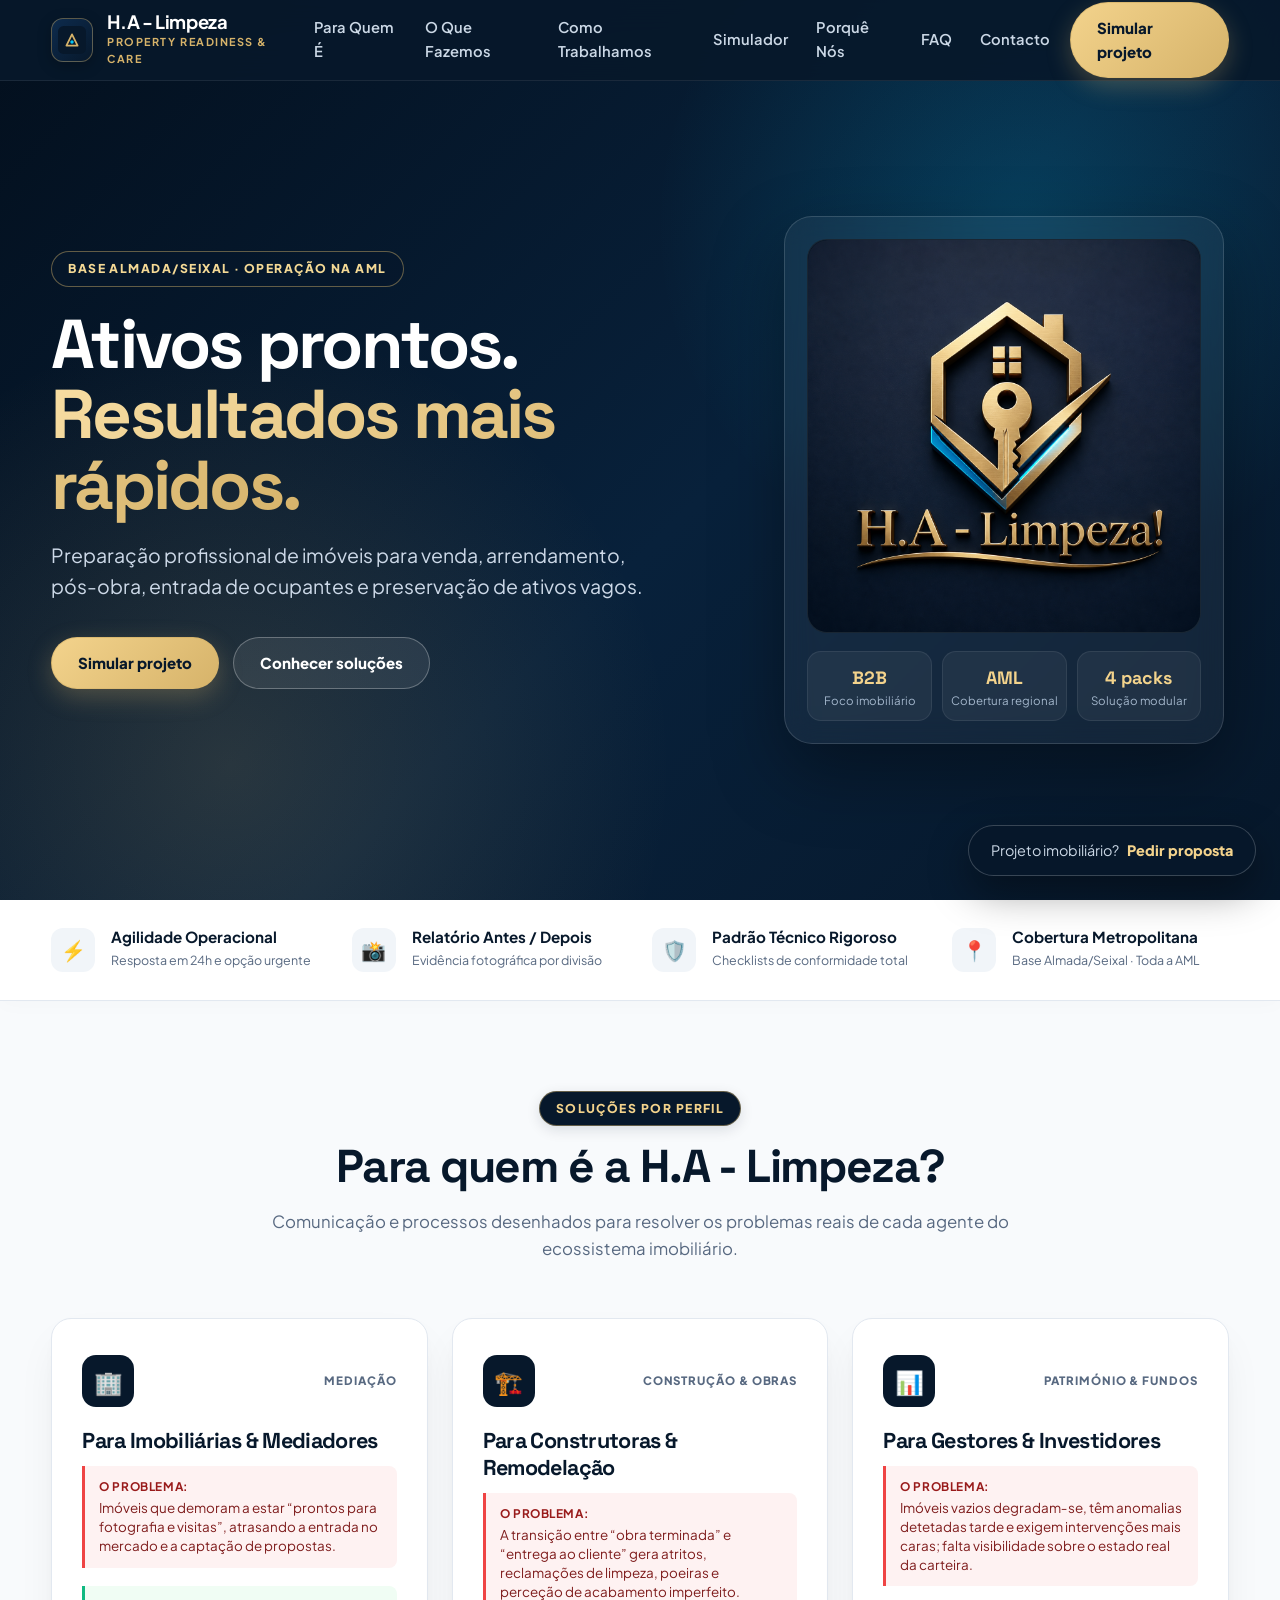
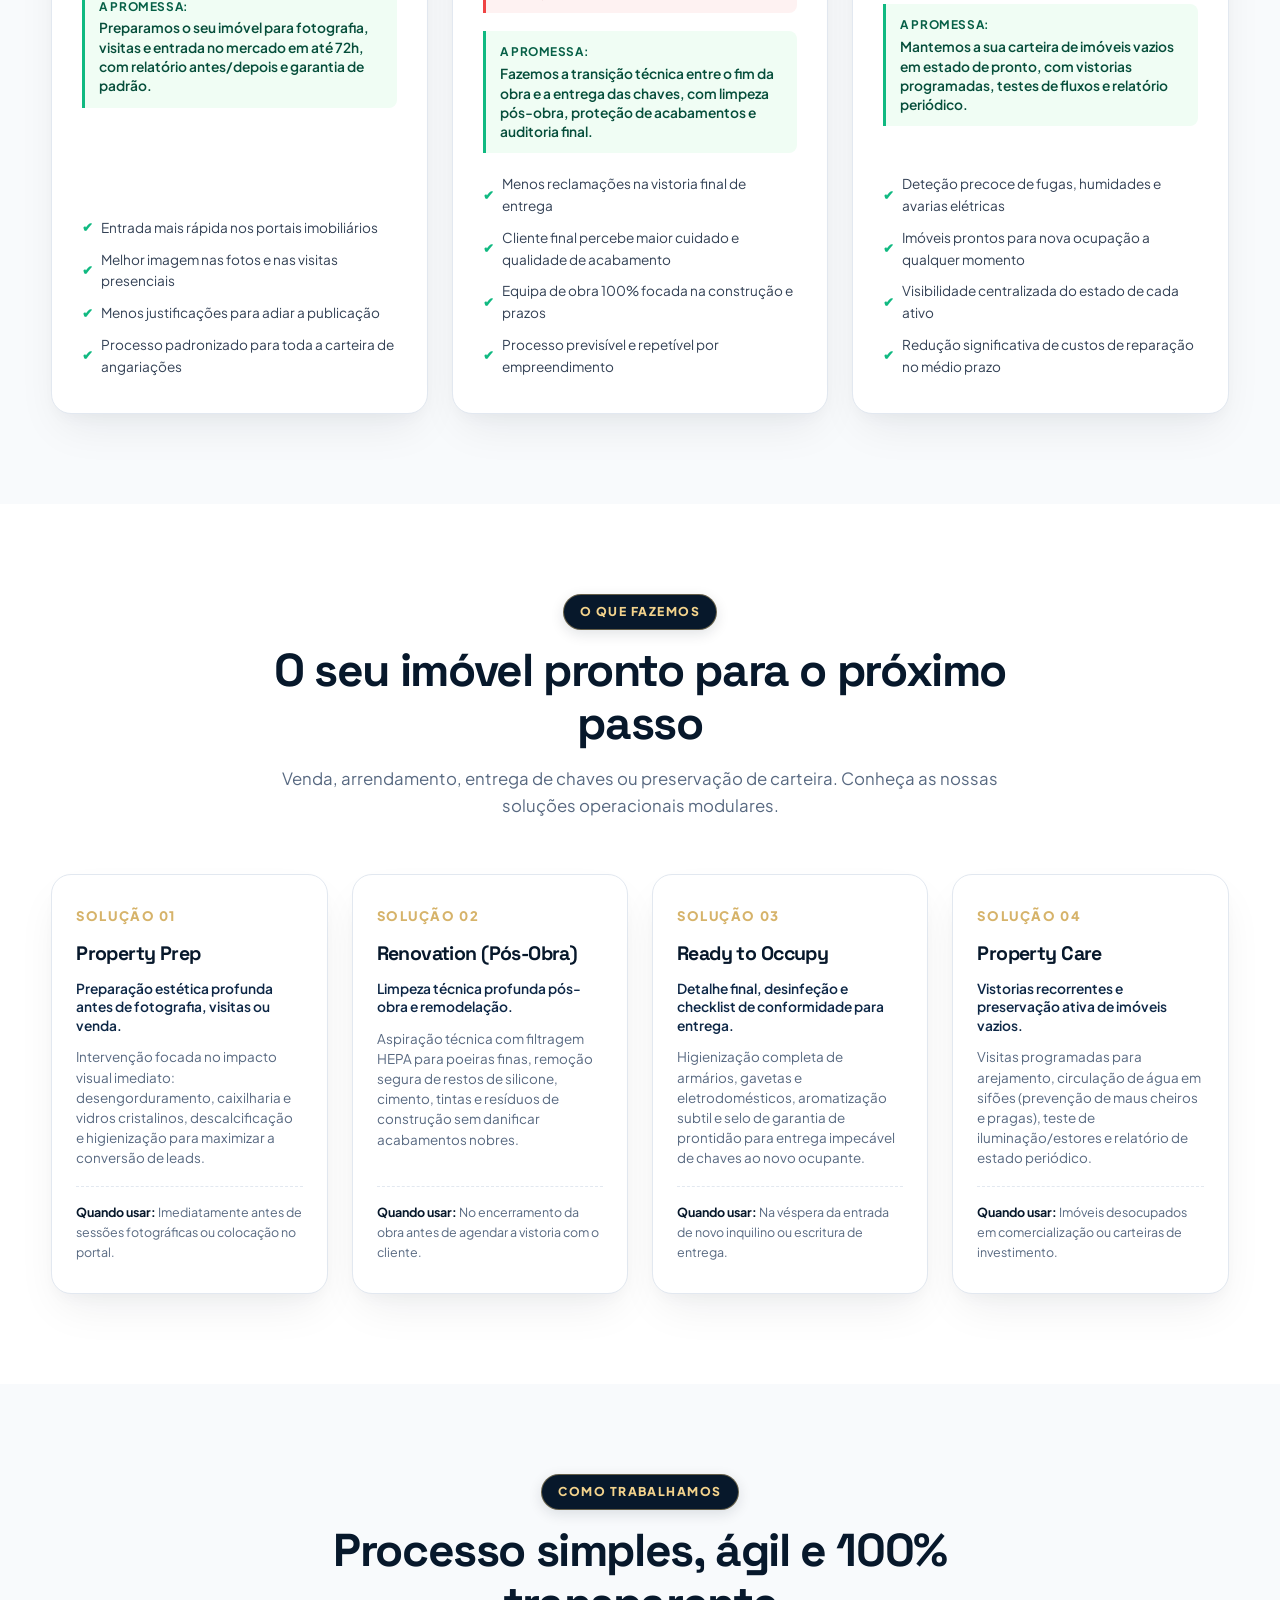
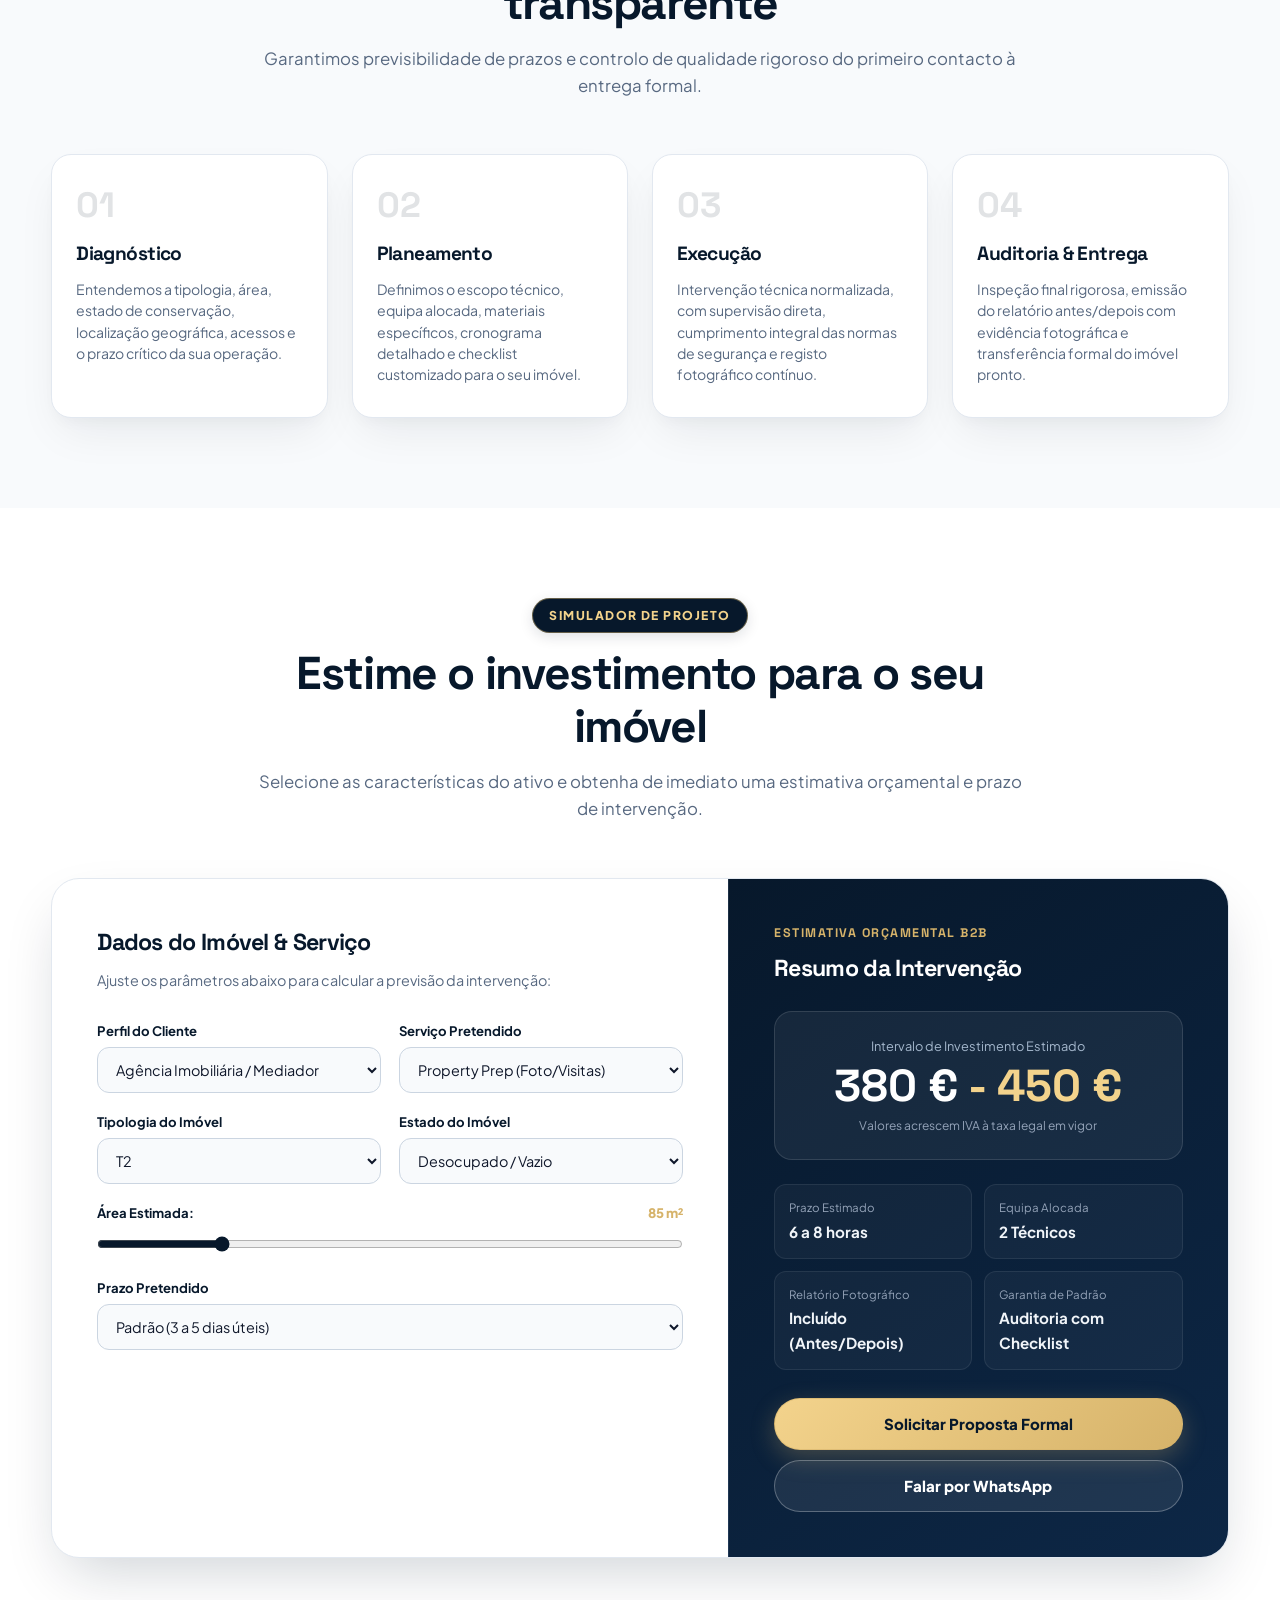
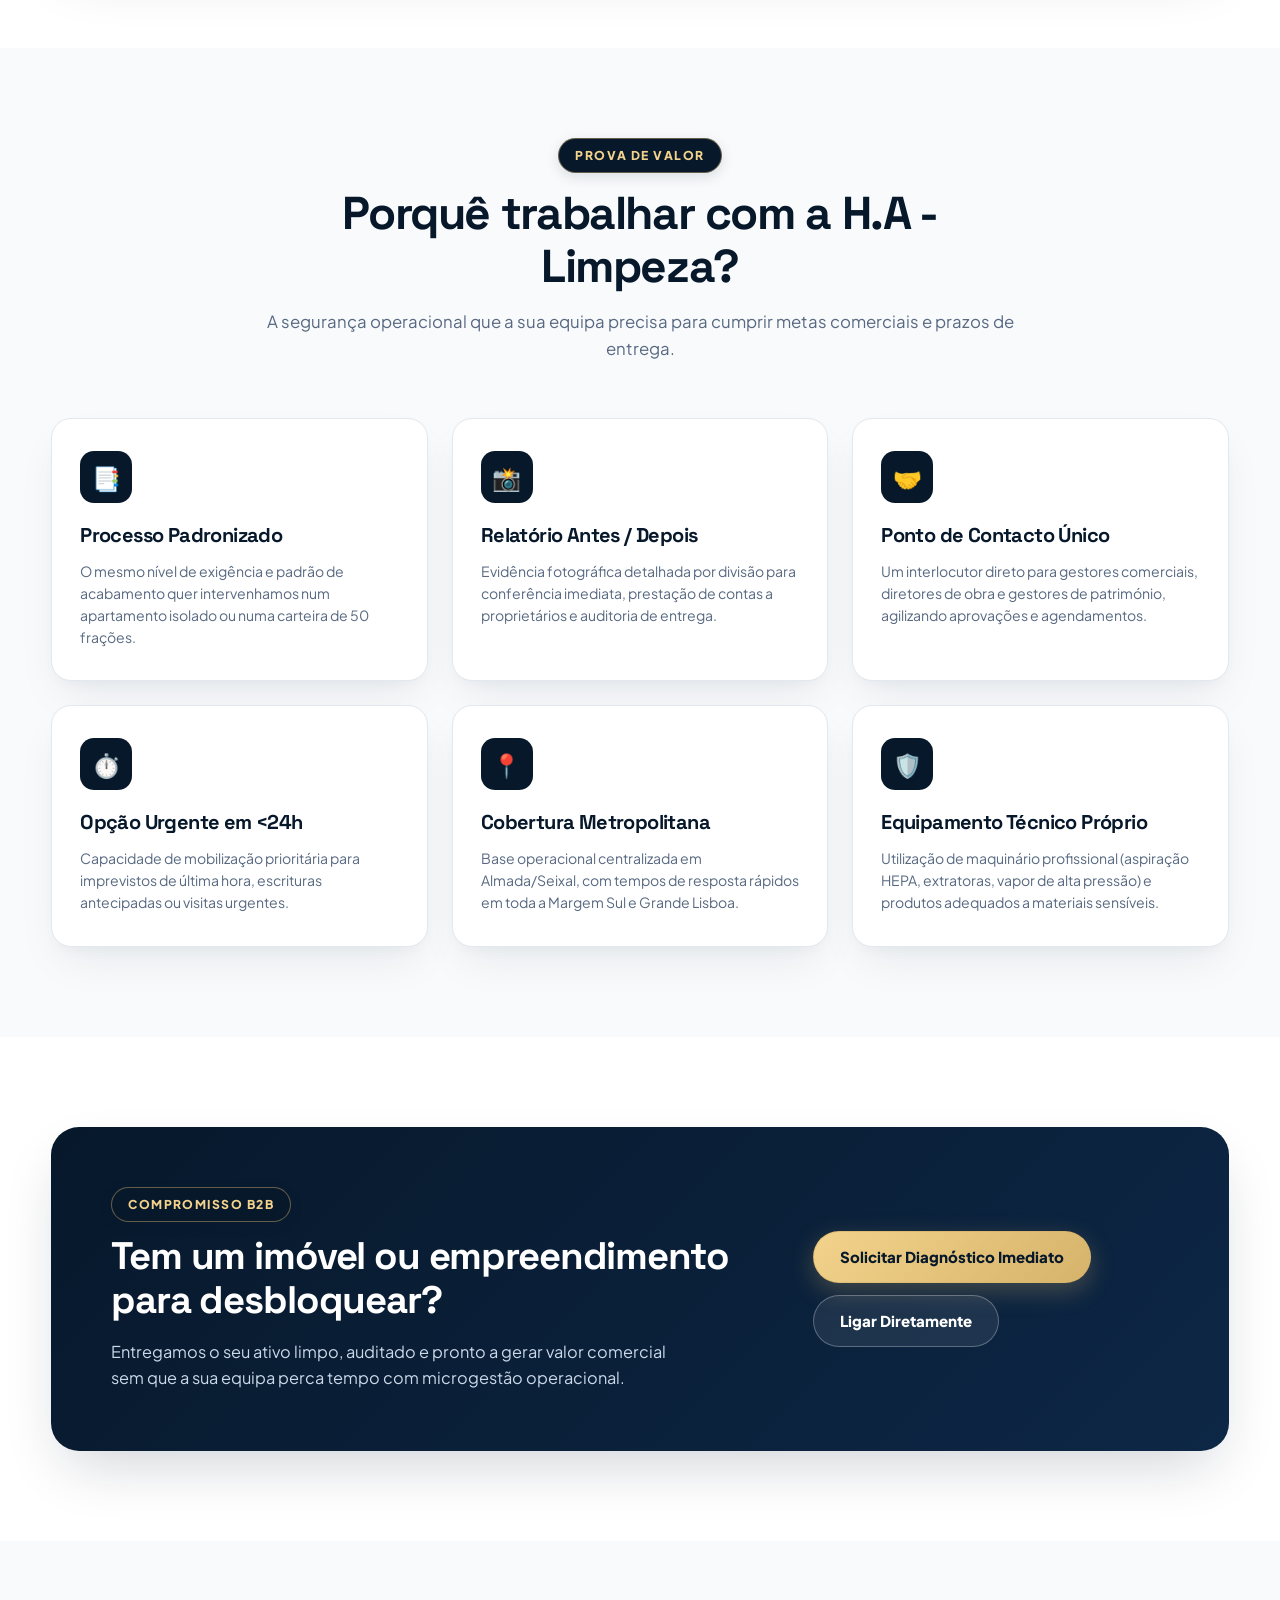
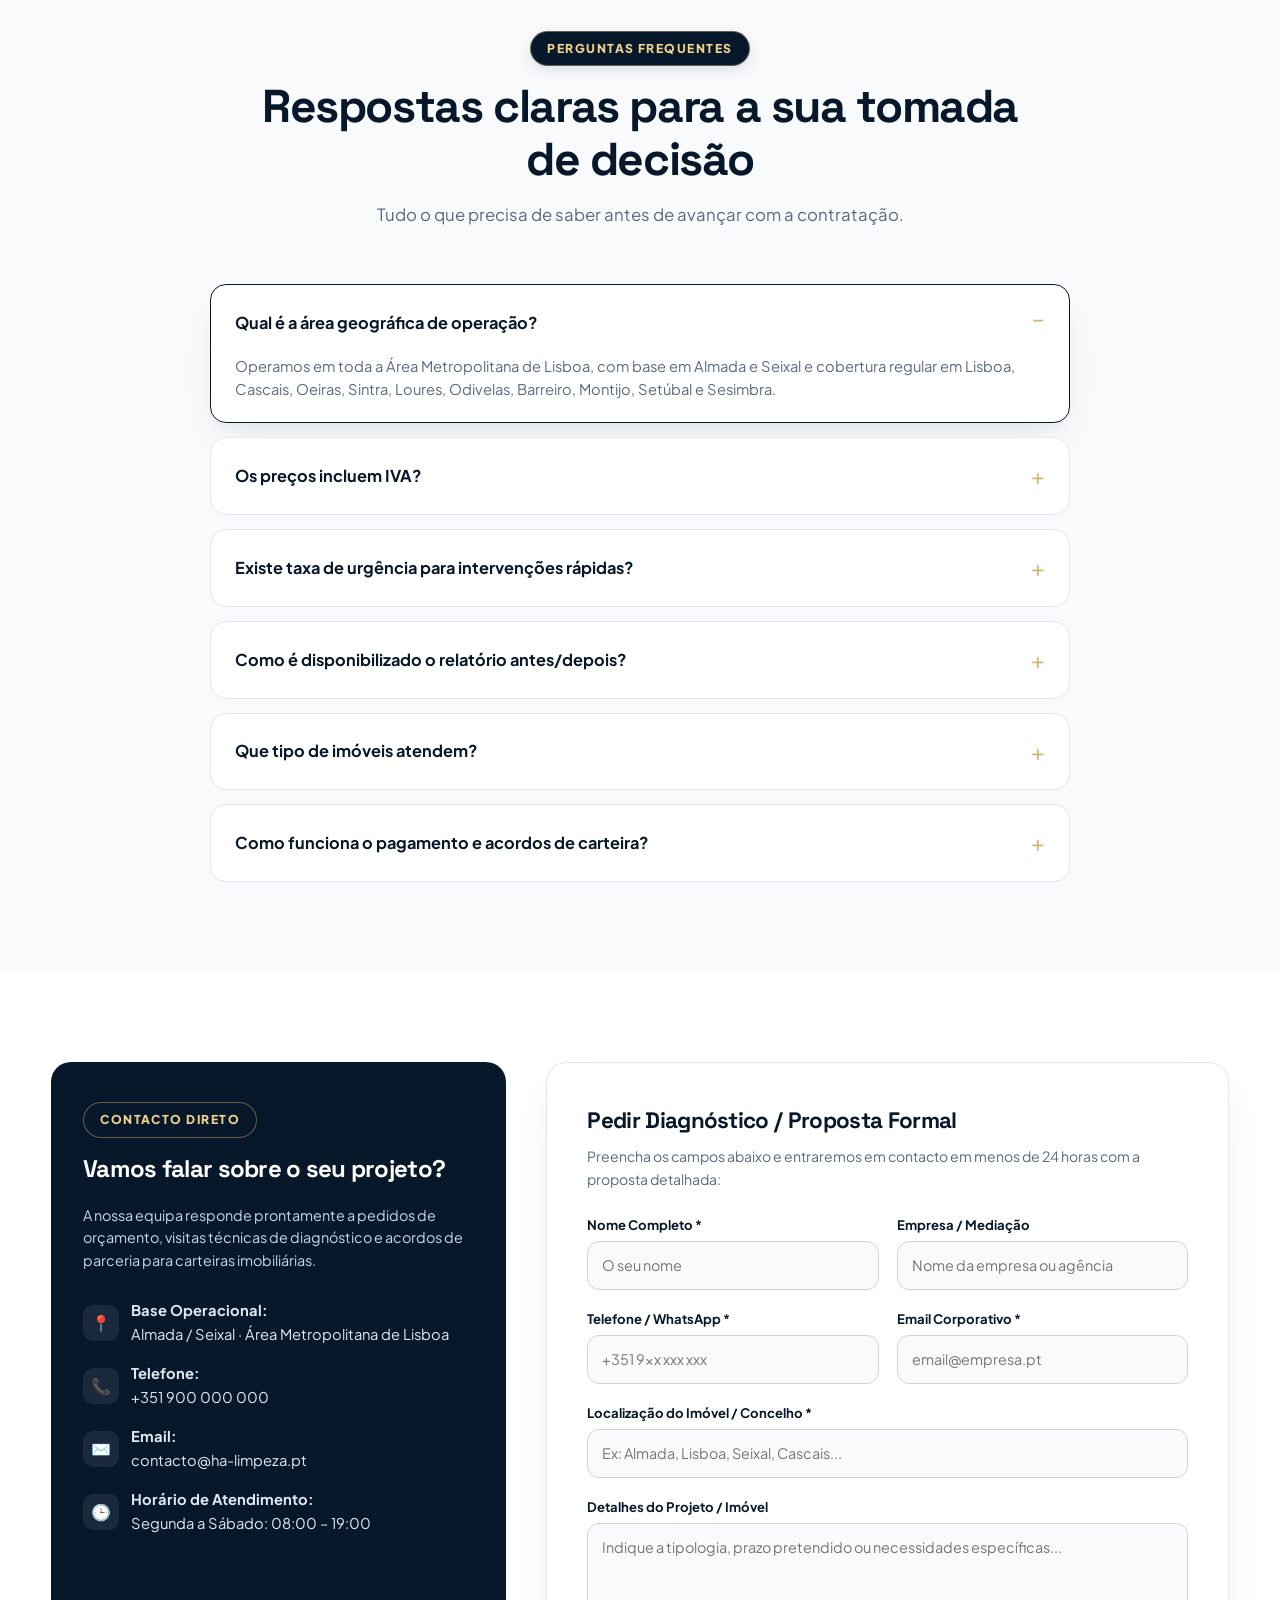
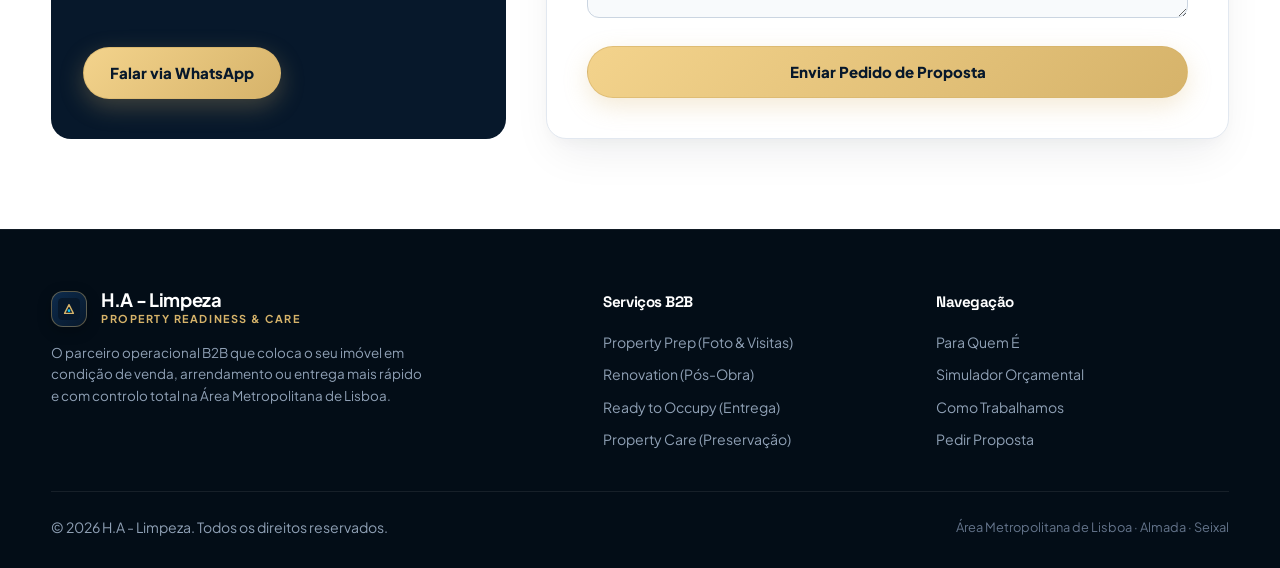
==== commit 14359616: "style: ajustar contraste do badge eyebrow para fundo navy escuro e texto dourado" ====
--- a/index.html
+++ b/index.html
@@ -154,14 +154,16 @@
 /* Eyebrow / Badges */
 .eyebrow {
   display: inline-flex; align-items: center; gap: 8px;
-  background: rgba(214, 179, 106, 0.12); color: #c49942;
-  border: 1px solid rgba(214, 179, 106, 0.35);
-  border-radius: 999px; padding: 6px 14px;
-  font-size: 0.76rem; font-weight: 800; text-transform: uppercase; letter-spacing: 0.1em;
+  background: var(--navy); color: var(--gold-light);
+  border: 1px solid rgba(214, 179, 106, 0.45);
+  border-radius: 999px; padding: 7px 16px;
+  font-size: 0.76rem; font-weight: 800; text-transform: uppercase; letter-spacing: 0.12em;
+  box-shadow: 0 4px 14px rgba(7, 24, 43, 0.12);
 }
 .hero .eyebrow {
-  background: rgba(255, 255, 255, 0.07); color: #f4d995;
+  background: rgba(7, 24, 43, 0.65); color: #f4d995;
   border: 1px solid rgba(214, 179, 106, 0.45);
+  box-shadow: none;
 }
 
 /* Hero Section (Punchy, High-Impact) */
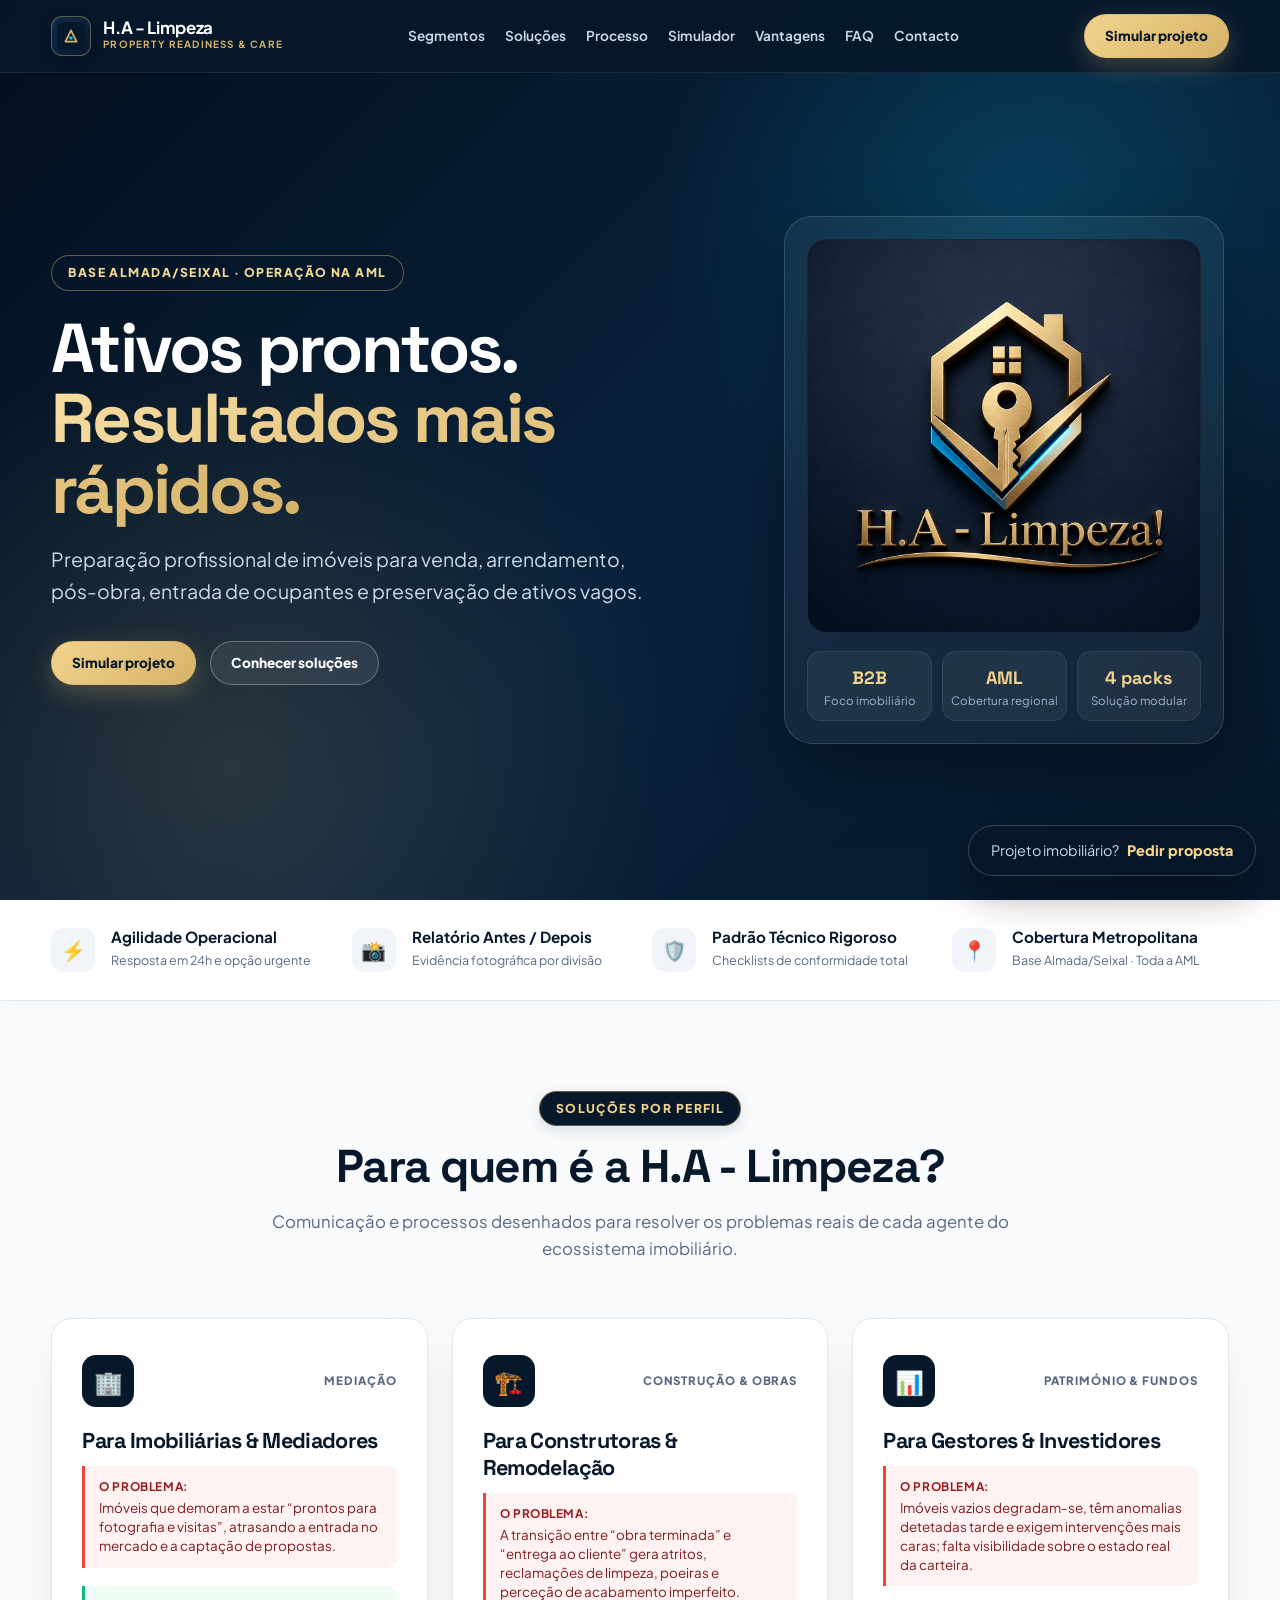
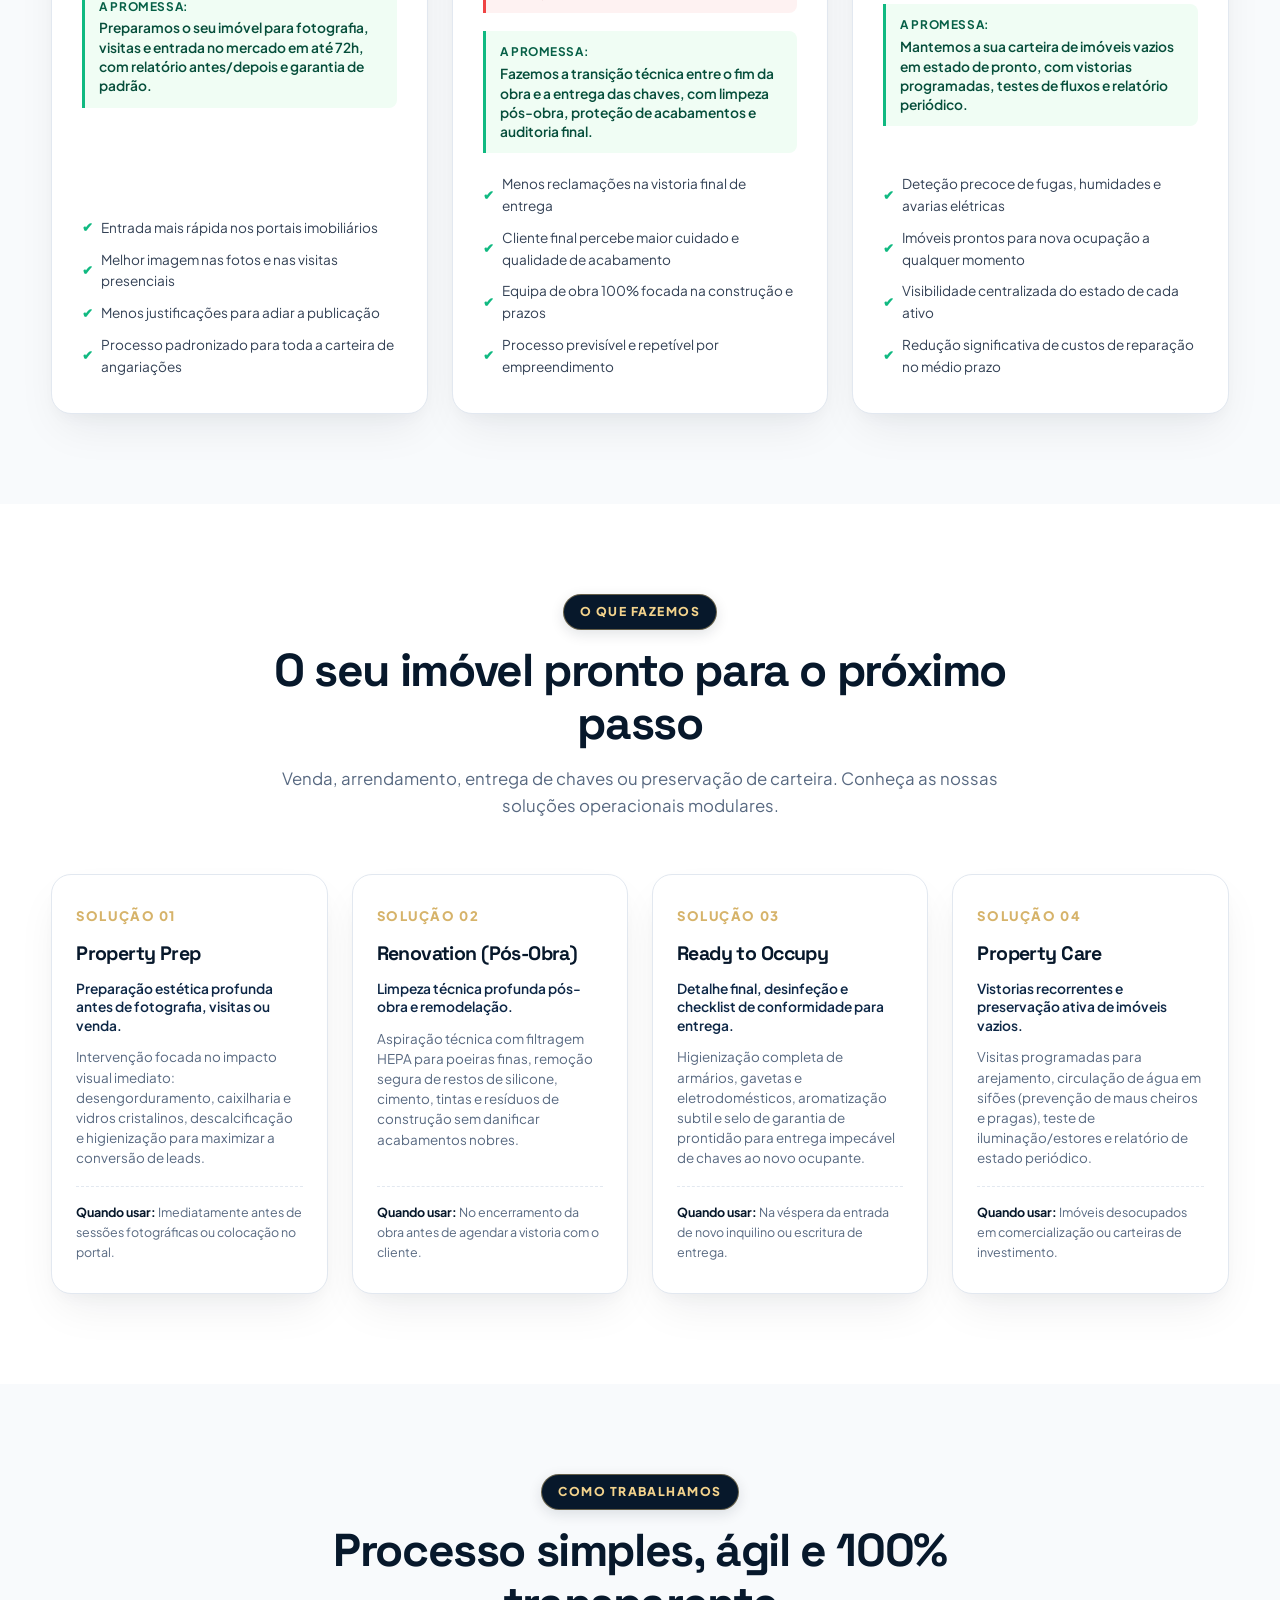
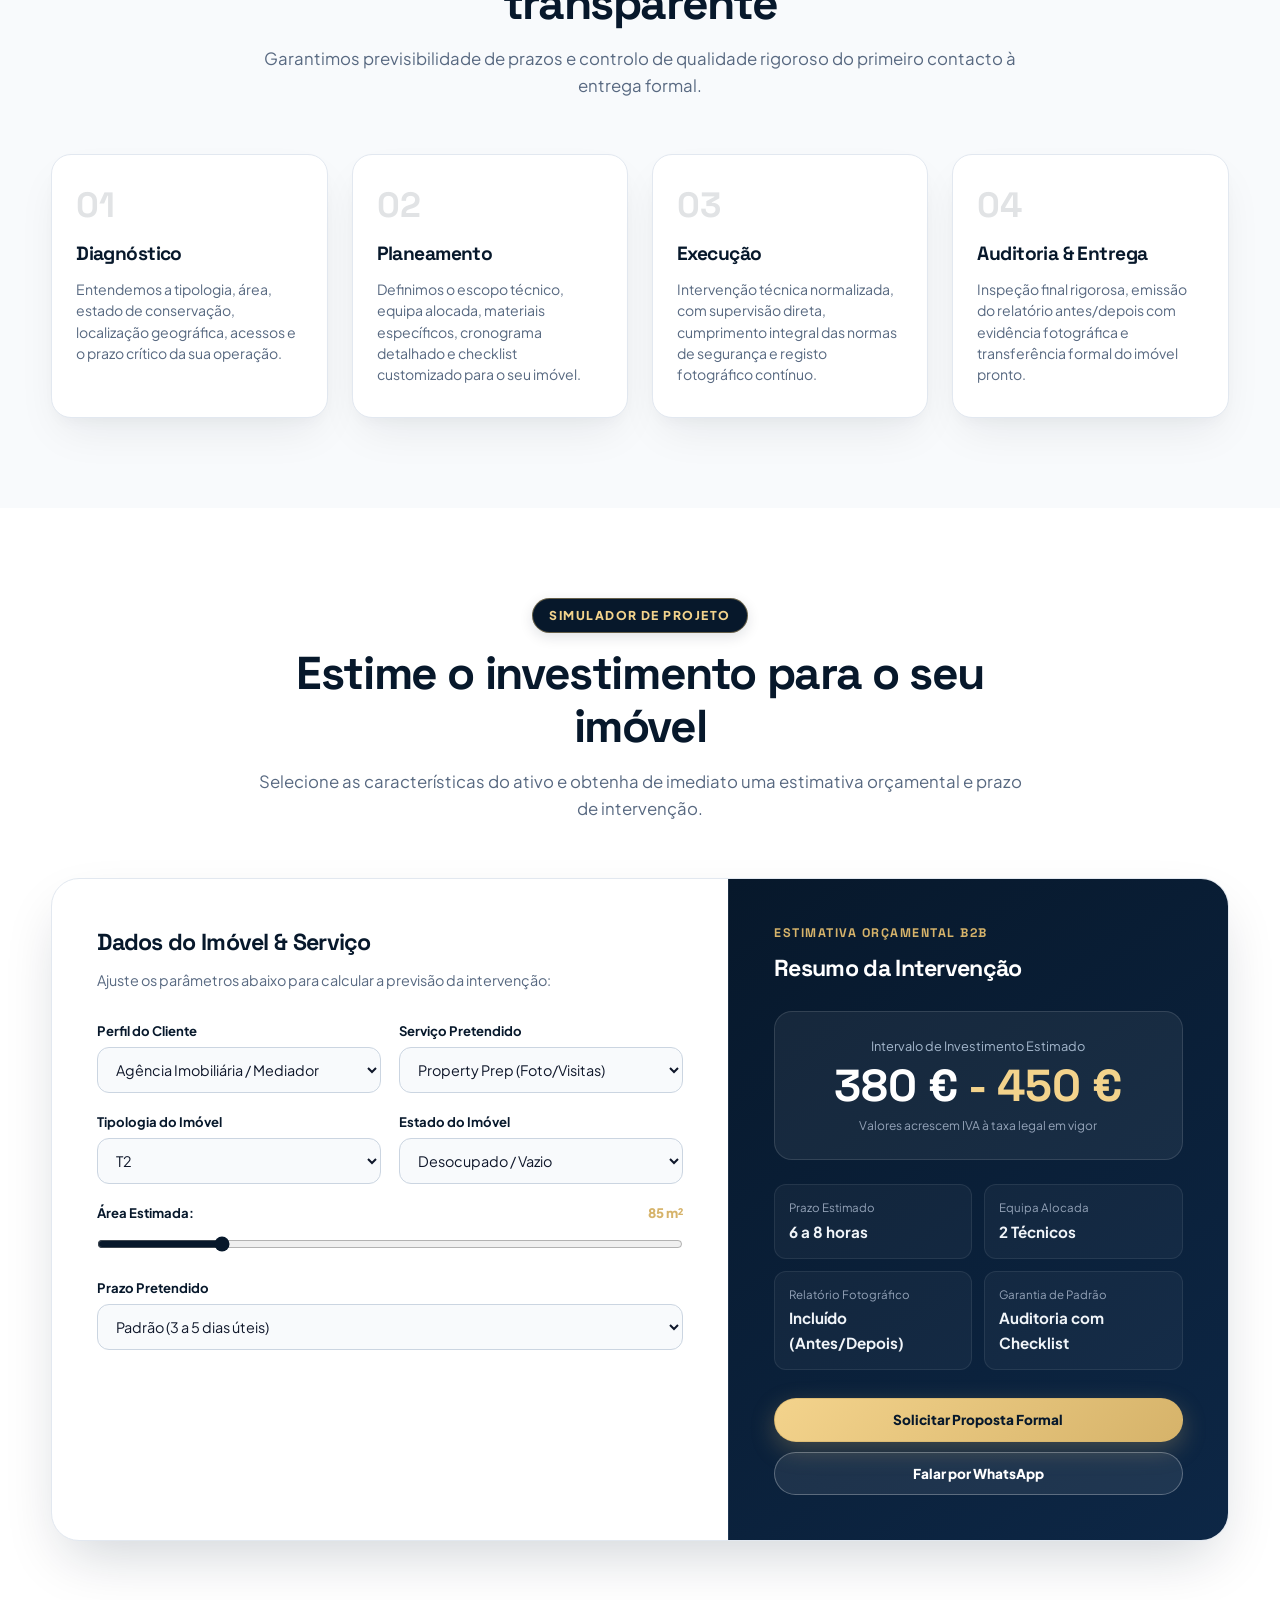
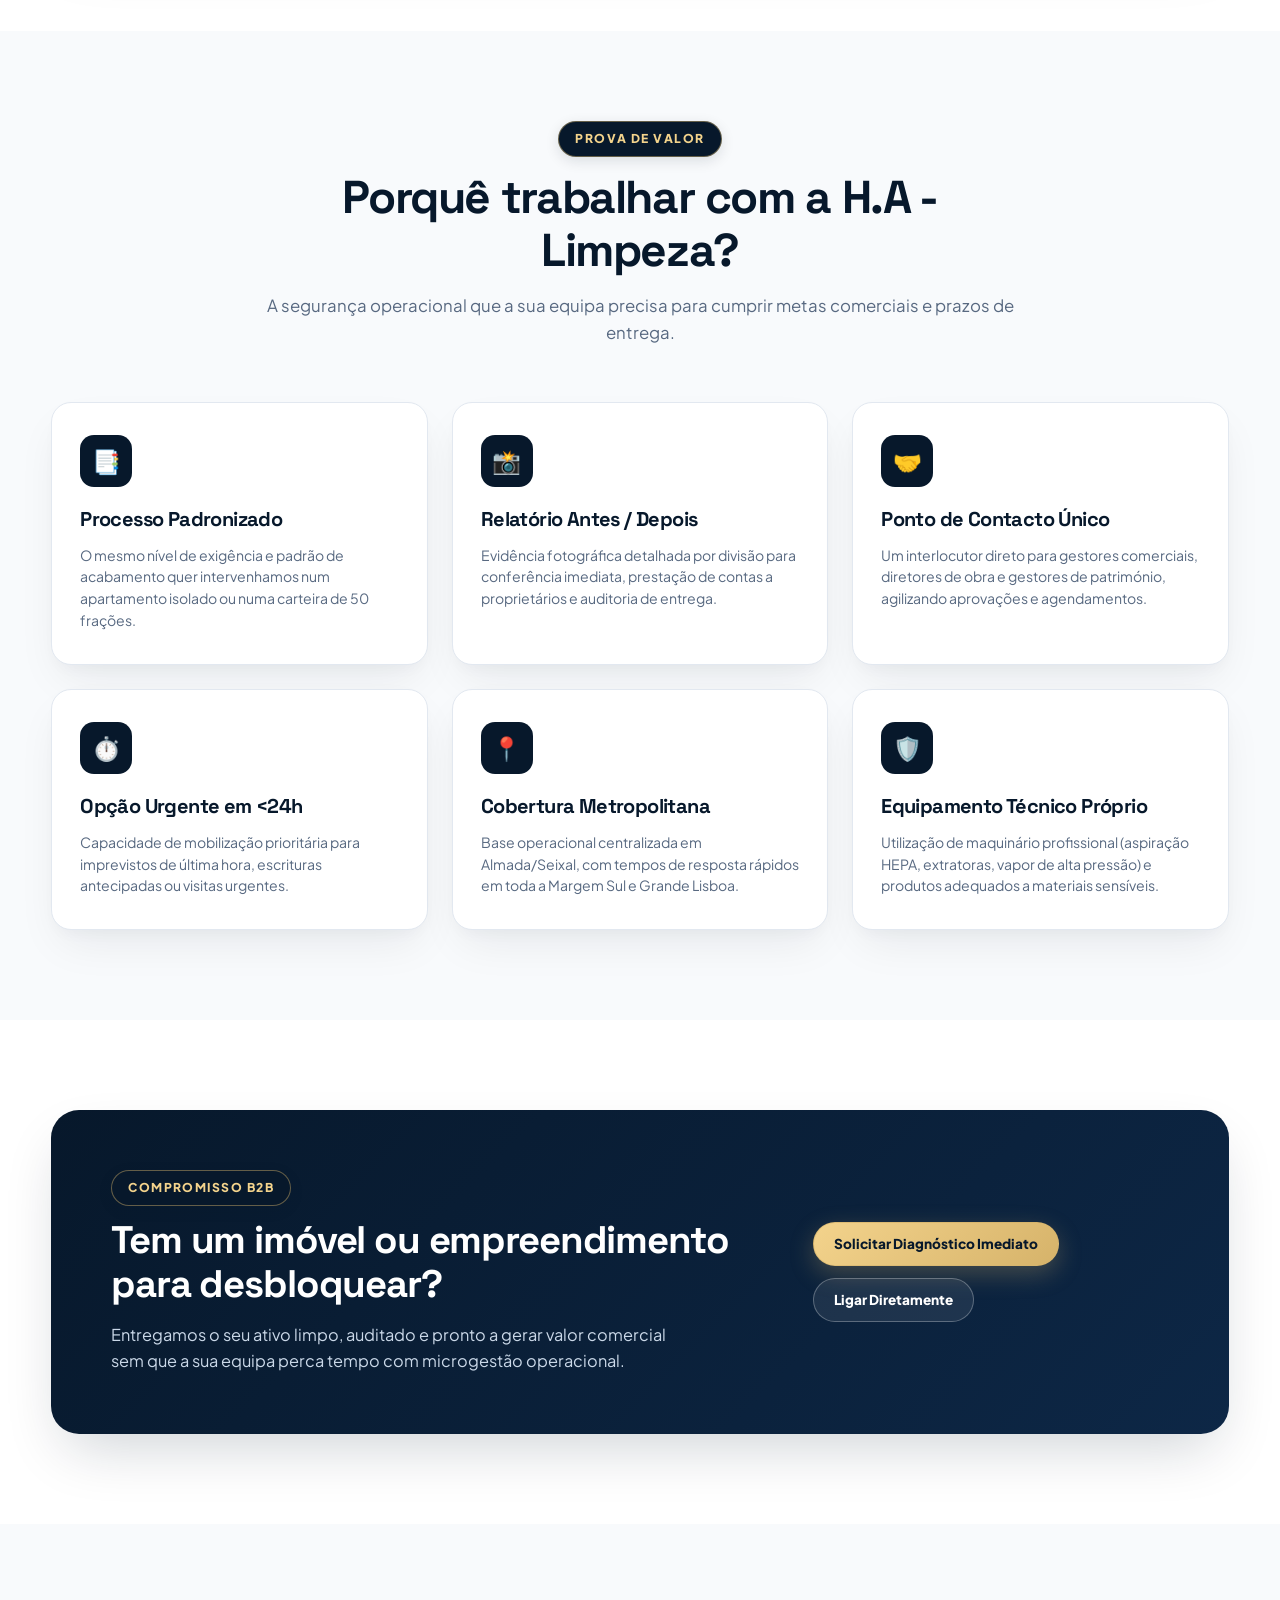
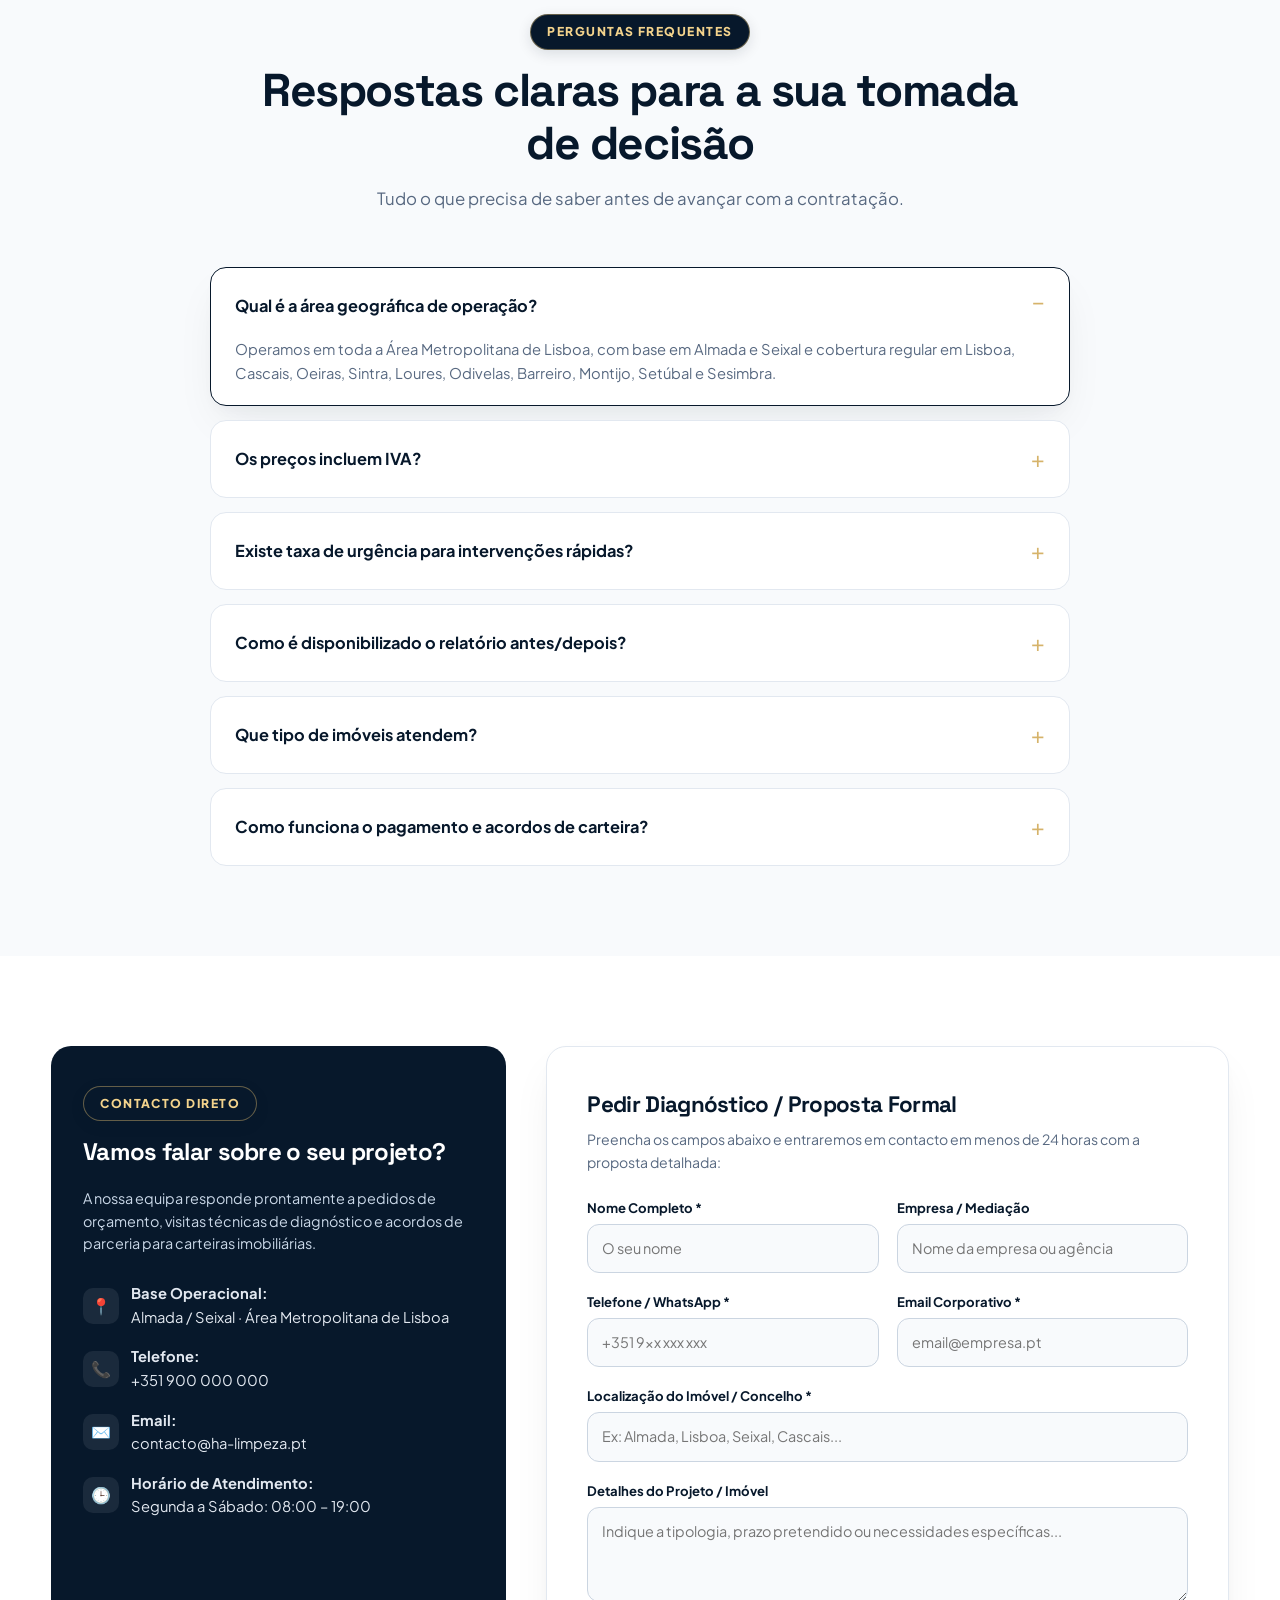
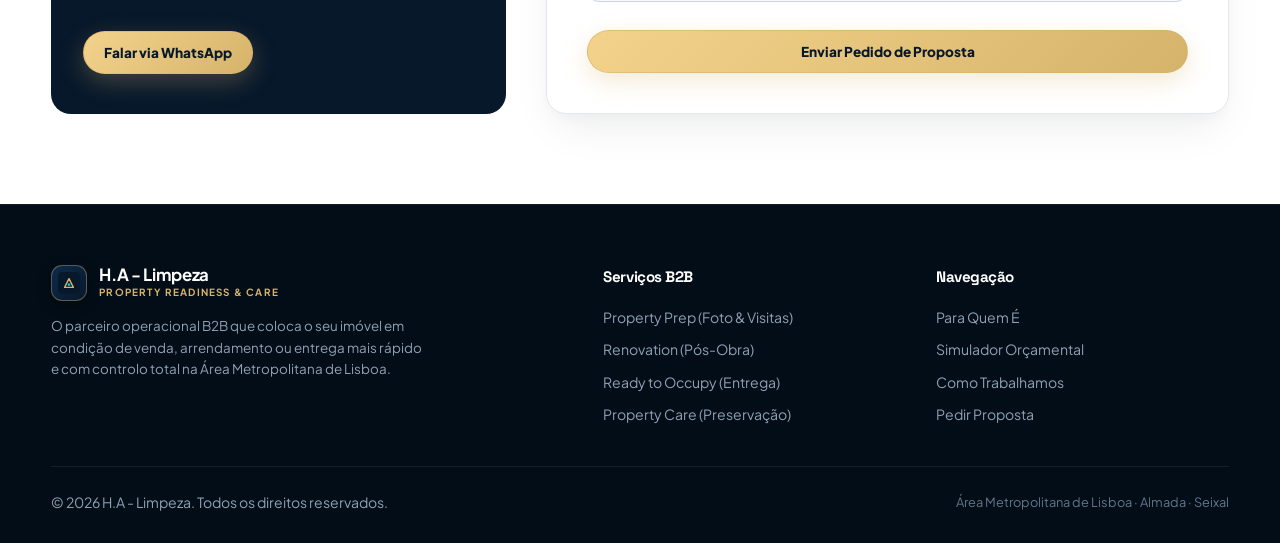
==== commit e09cf534: "fix(nav): otimizar tipografia da navbar, evitar quebras de linha e encurtar itens do menu" ====
--- a/index.html
+++ b/index.html
@@ -88,39 +88,41 @@
 /* Header */
 .site-header {
   position: fixed; inset: 0 0 auto; z-index: 1000;
-  background: rgba(7, 24, 43, 0.92);
+  background: rgba(7, 24, 43, 0.94);
   backdrop-filter: blur(16px); -webkit-backdrop-filter: blur(16px);
   border-bottom: 1px solid rgba(255, 255, 255, 0.08);
   transition: all 0.3s ease;
 }
-.nav { min-height: 80px; display: flex; align-items: center; justify-content: space-between; gap: 20px; }
+.nav { min-height: 72px; display: flex; align-items: center; justify-content: space-between; gap: 16px; }
 .brand {
-  display: flex; align-items: center; gap: 14px;
+  display: flex; align-items: center; gap: 12px;
   color: #fff; font-weight: 800; text-decoration: none;
+  white-space: nowrap; flex-shrink: 0;
 }
 .brand-logo-wrap {
-  width: 44px; height: 44px; border-radius: 12px;
+  width: 40px; height: 40px; border-radius: 11px;
   background: linear-gradient(135deg, #0d2b4d, #07182b);
   border: 1px solid rgba(214, 179, 106, 0.4);
-  display: grid; place-items: center; padding: 6px;
+  display: grid; place-items: center; padding: 5px;
   box-shadow: 0 4px 14px rgba(0,0,0,0.25);
 }
 .brand-text { display: flex; flex-direction: column; }
-.brand-text strong { font-size: 1.15rem; color: #fff; letter-spacing: -0.02em; line-height: 1.1; }
-.brand-text span { font-size: 0.68rem; color: var(--gold); font-weight: 700; letter-spacing: 0.14em; text-transform: uppercase; }
-
-.menu { display: flex; align-items: center; gap: 28px; }
+.brand-text strong { font-size: 1.05rem; color: #fff; letter-spacing: -0.02em; line-height: 1.1; }
+.brand-text span { font-size: 0.62rem; color: var(--gold); font-weight: 700; letter-spacing: 0.12em; text-transform: uppercase; }
+
+.menu { display: flex; align-items: center; gap: 20px; }
 .menu a {
-  color: #cbd8e6; font-size: 0.92rem; font-weight: 600;
-  transition: color 0.2s ease;
+  color: #cbd8e6; font-size: 0.85rem; font-weight: 650;
+  white-space: nowrap; transition: color 0.2s ease;
 }
 .menu a:hover { color: var(--gold-light); }
 
-.nav-actions { display: flex; align-items: center; gap: 14px; }
+.nav-actions { display: flex; align-items: center; gap: 12px; flex-shrink: 0; }
 .btn {
   display: inline-flex; align-items: center; justify-content: center; gap: 8px;
-  border-radius: 999px; padding: 13px 26px; font-weight: 800; font-size: 0.94rem;
+  border-radius: 999px; padding: 10px 20px; font-weight: 800; font-size: 0.85rem;
   cursor: pointer; transition: all 0.25s ease; border: 1px solid transparent; text-decoration: none;
+  white-space: nowrap;
 }
 .btn-primary {
   background: linear-gradient(135deg, var(--gold-light), var(--gold));
@@ -571,11 +573,11 @@
     <button class="hamb" id="hambBtn" aria-label="Abrir menu de navegação" aria-expanded="false">☰</button>
 
     <nav class="menu" id="navMenu" aria-label="Navegação principal">
-      <a href="#segmentos">Para Quem É</a>
-      <a href="#servicos">O Que Fazemos</a>
-      <a href="#processo">Como Trabalhamos</a>
+      <a href="#segmentos">Segmentos</a>
+      <a href="#servicos">Soluções</a>
+      <a href="#processo">Processo</a>
       <a href="#simulador">Simulador</a>
-      <a href="#diferenciais">Porquê Nós</a>
+      <a href="#diferenciais">Vantagens</a>
       <a href="#faq">FAQ</a>
       <a href="#contacto">Contacto</a>
     </nav>
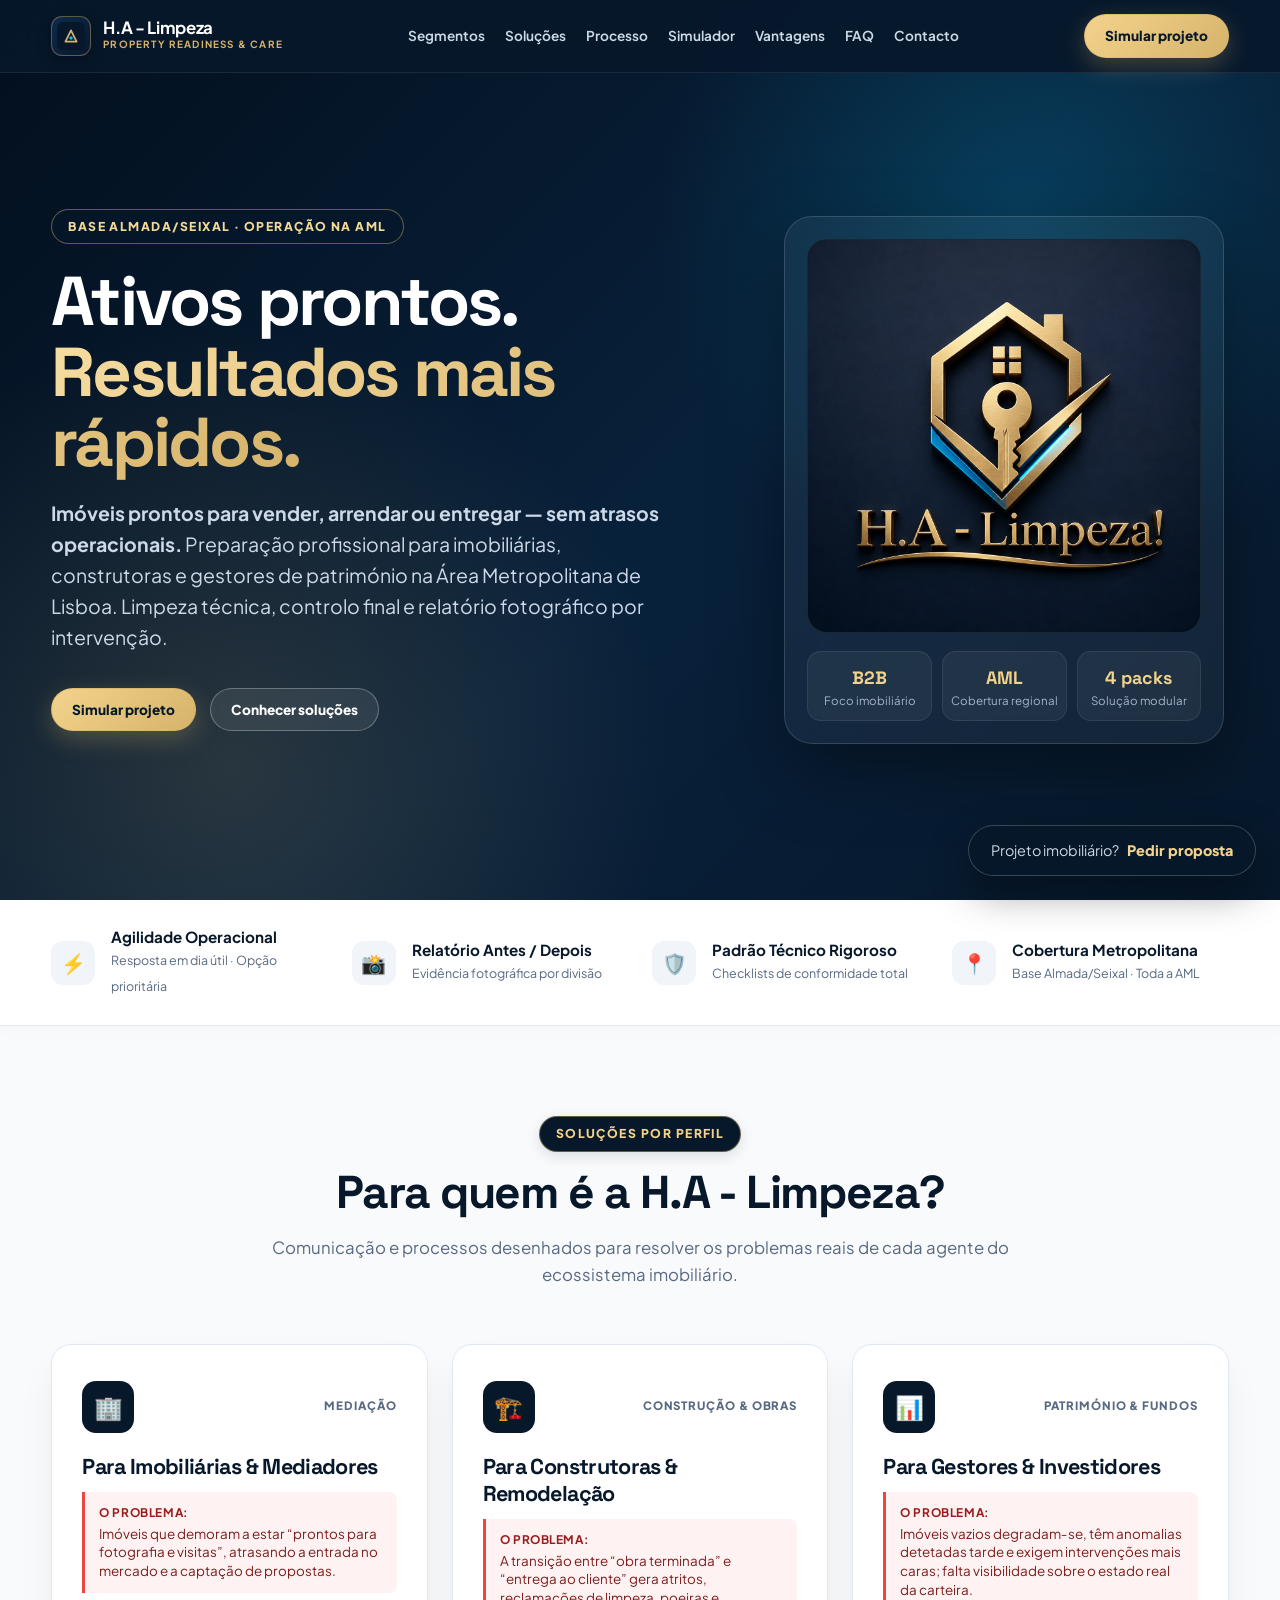
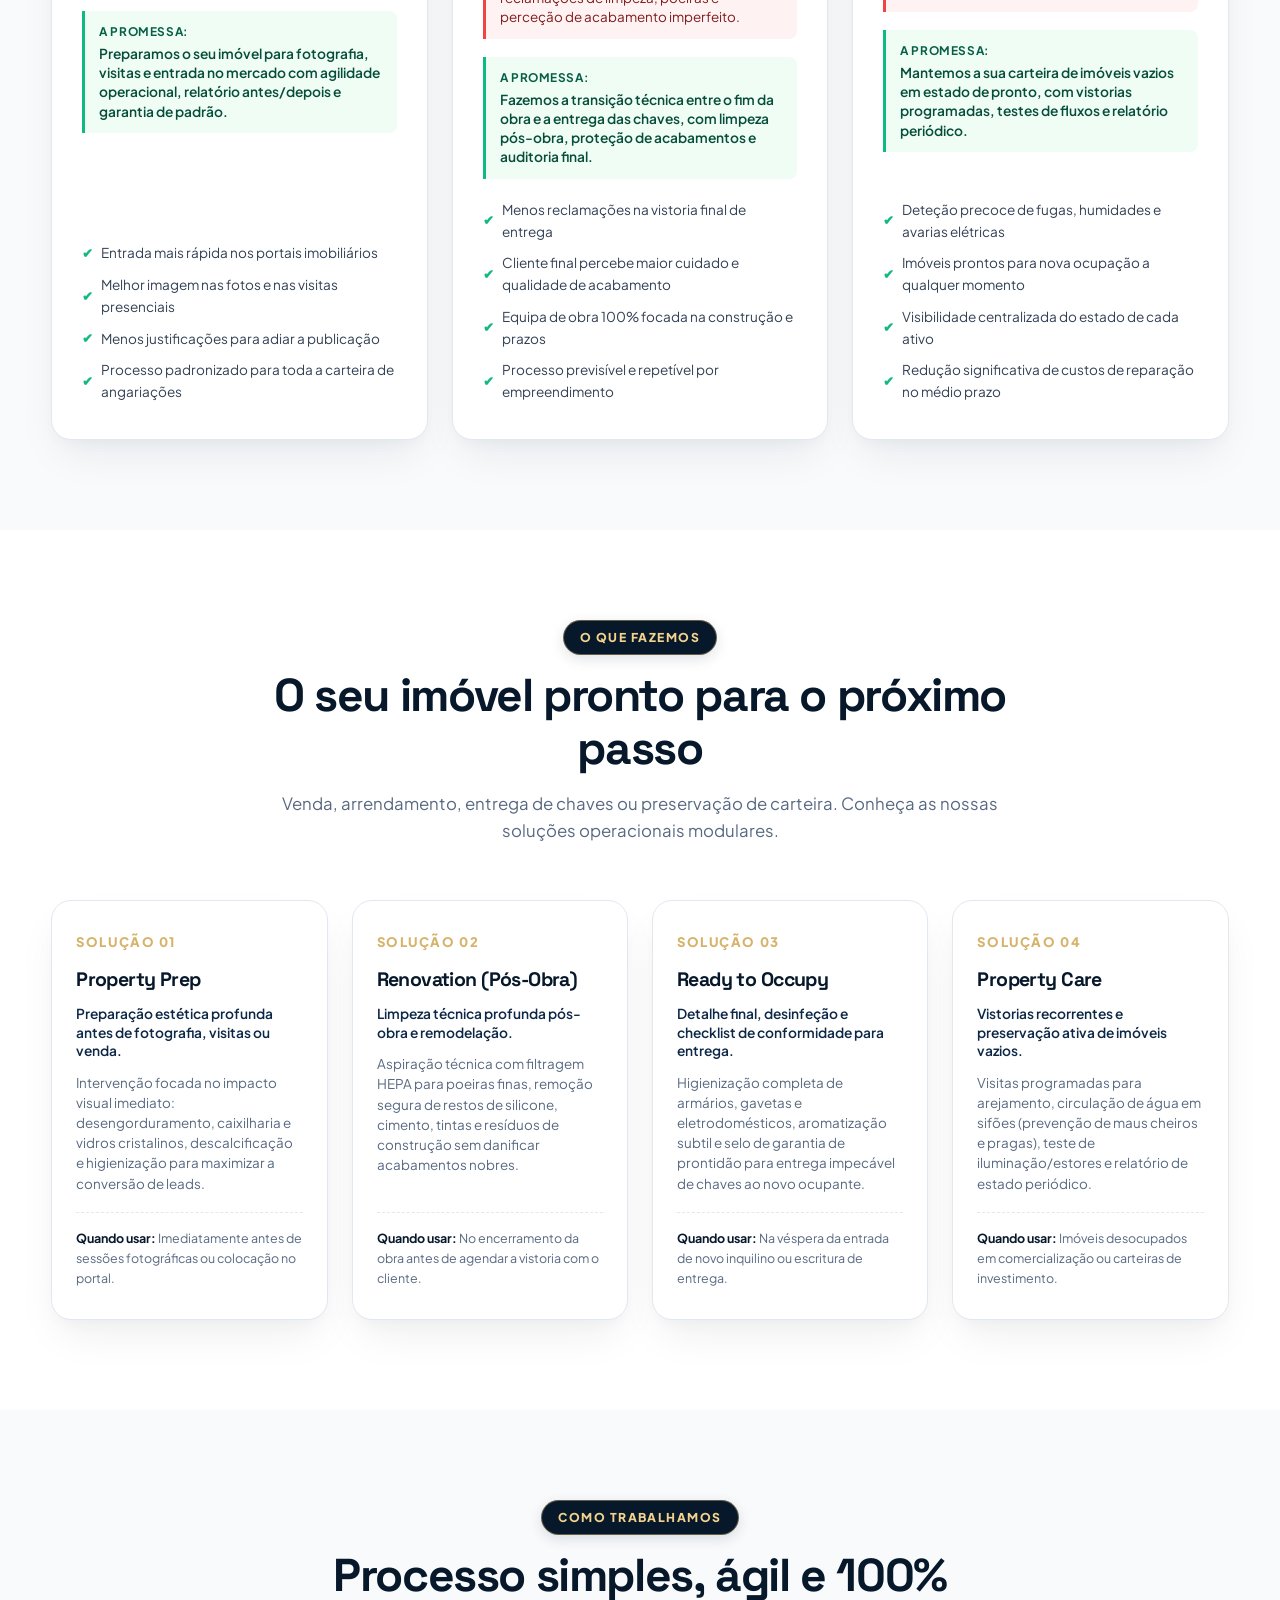
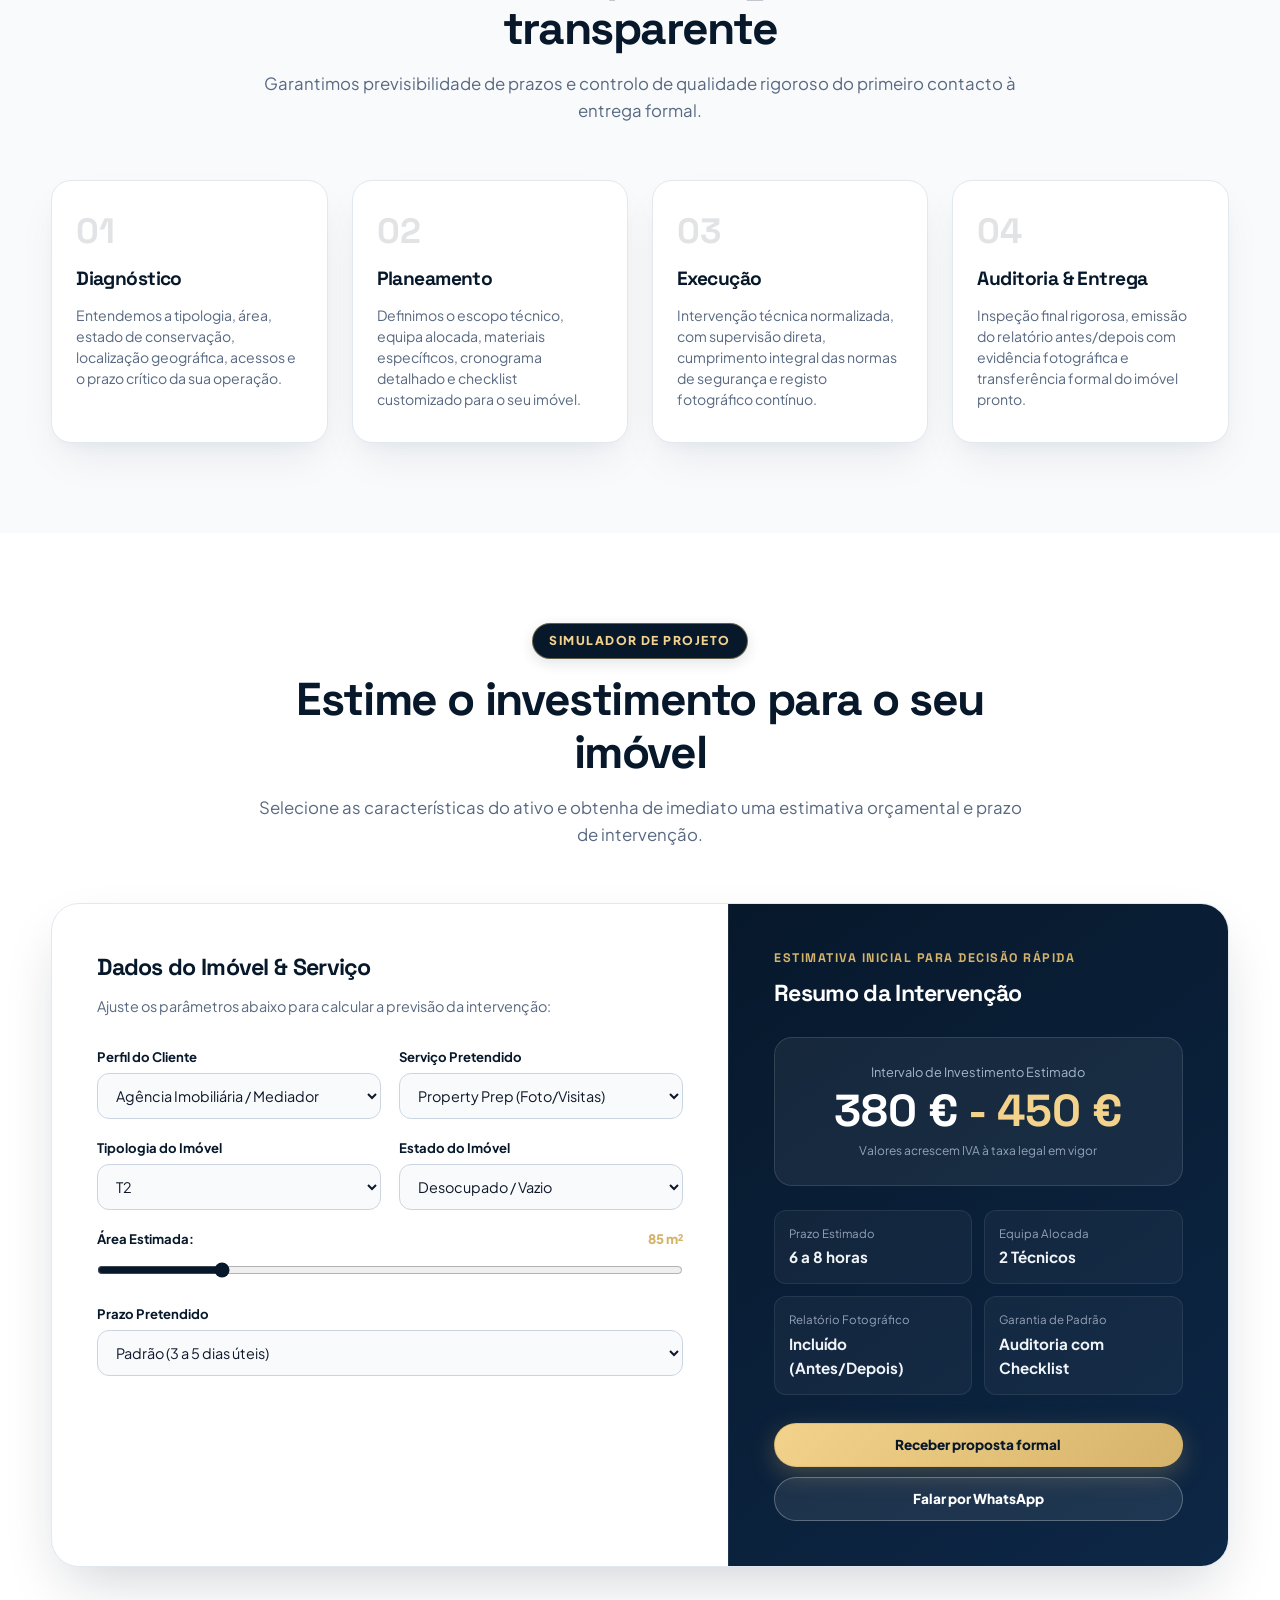
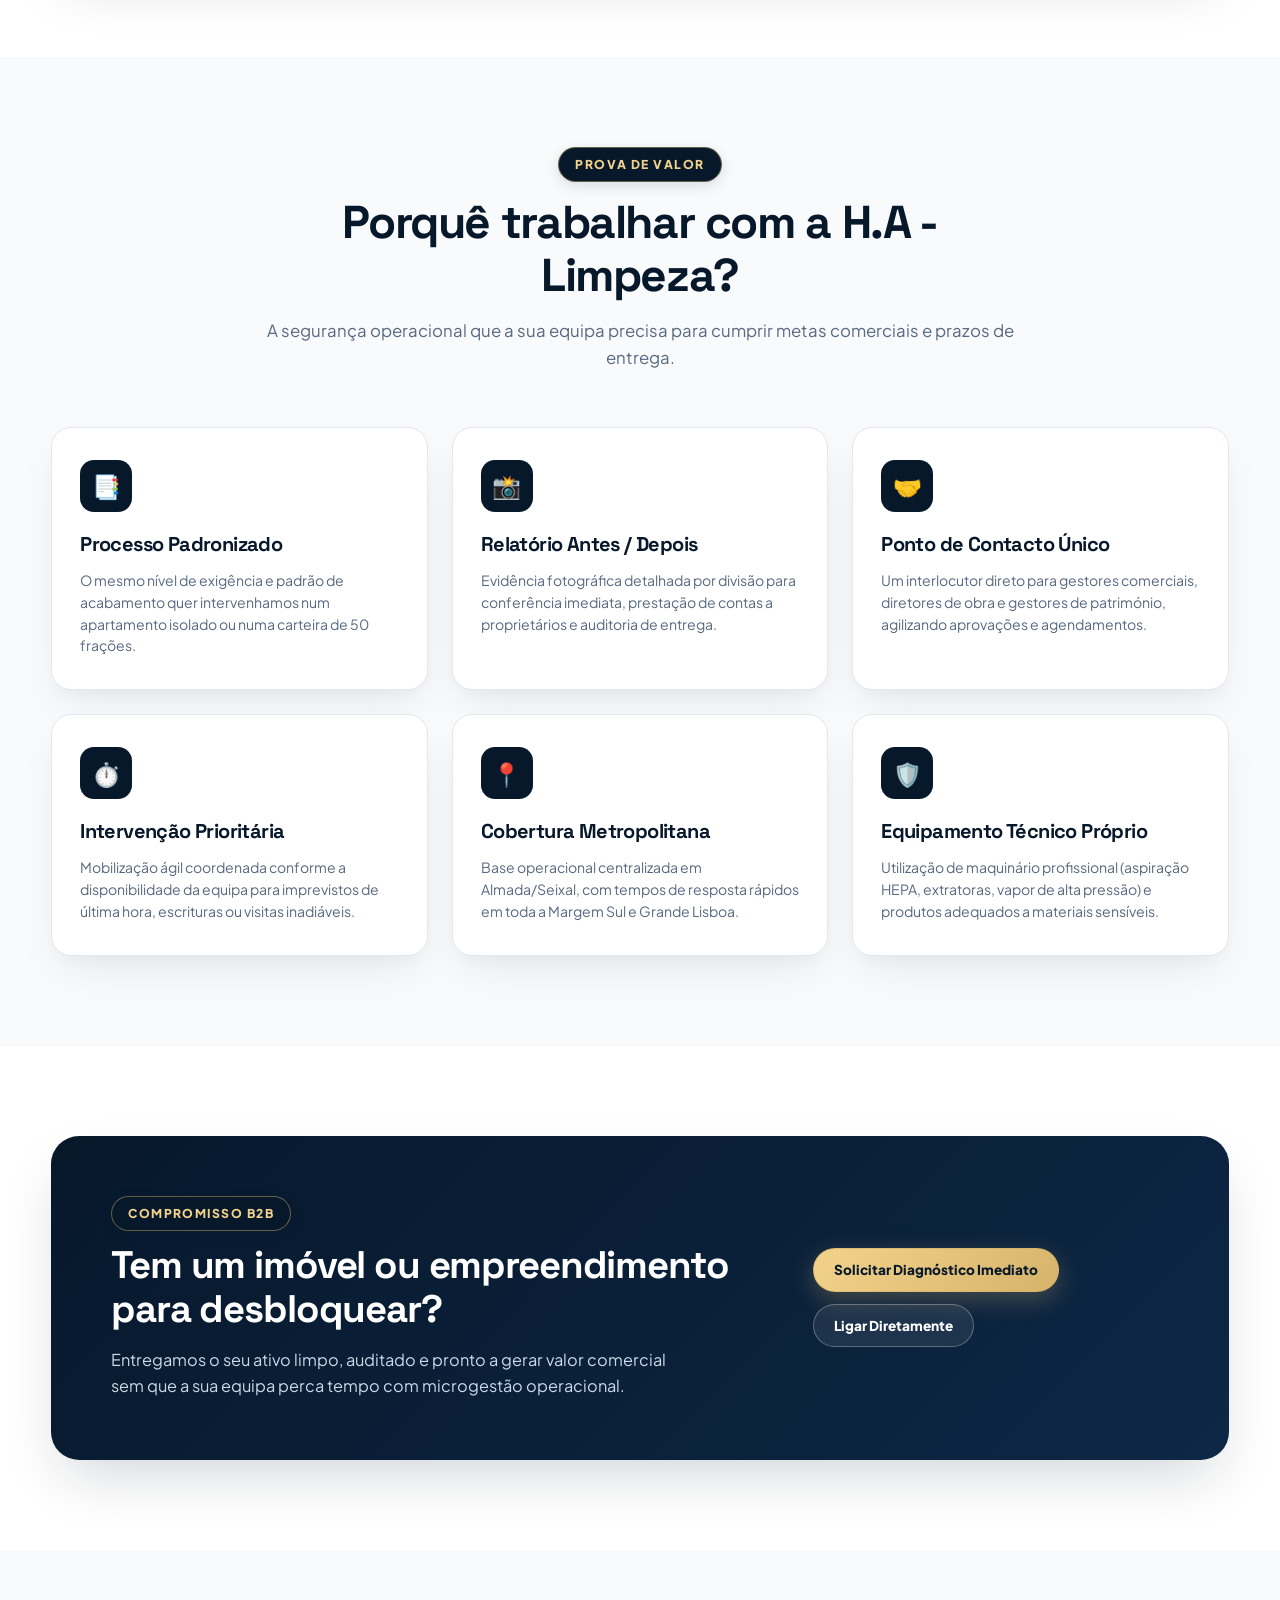
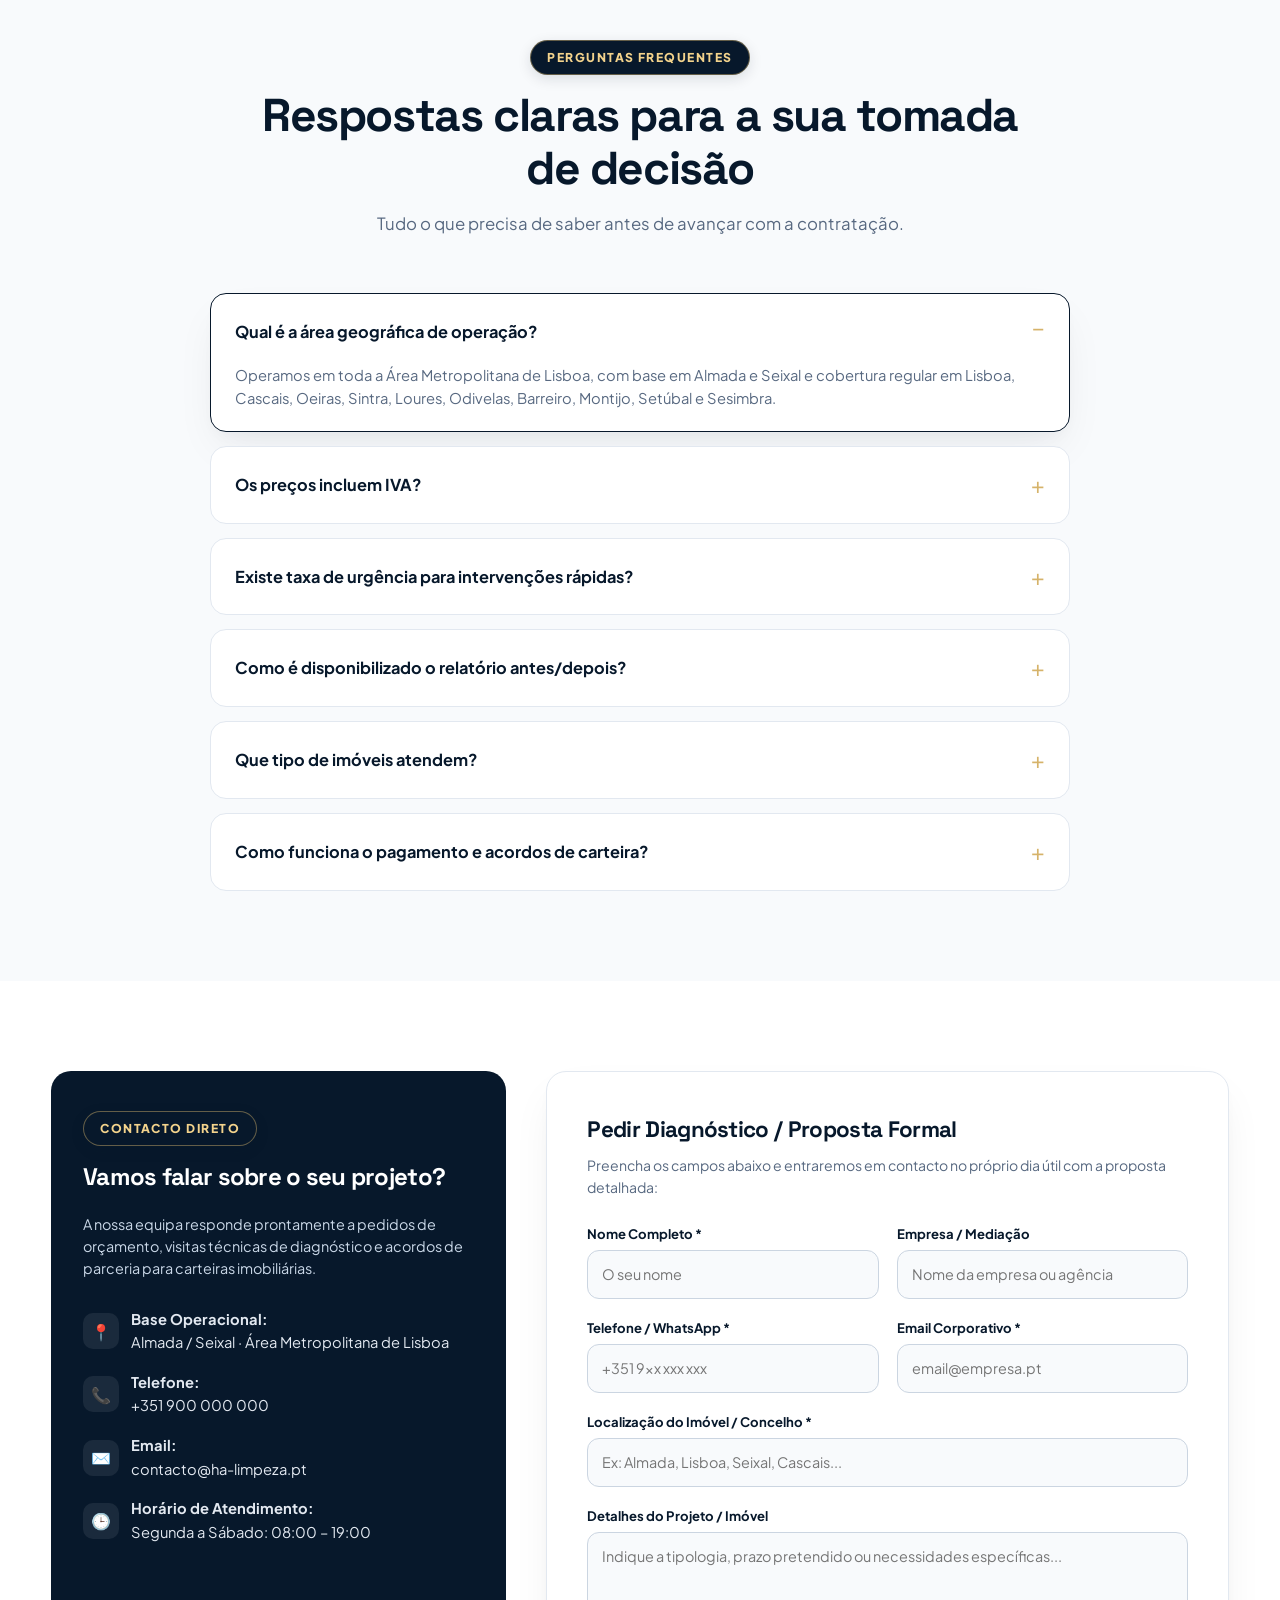
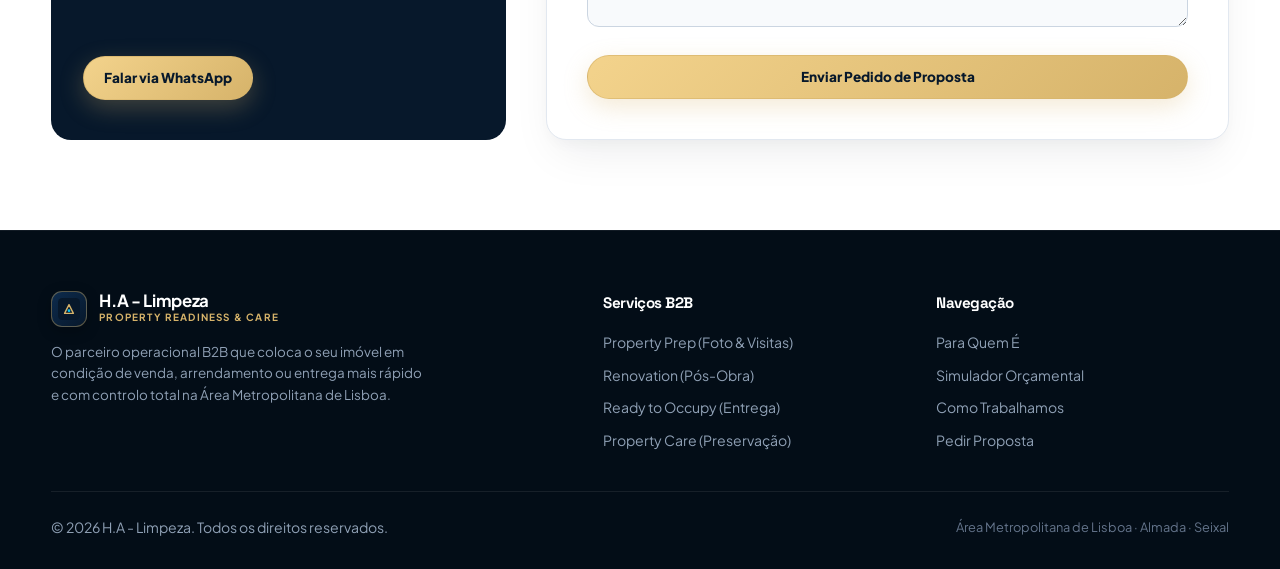
==== commit cde31cc1: "copy: refinar proposta de valor direta, promessas realistas de prazo e novo CTA do simulador" ====
--- a/index.html
+++ b/index.html
@@ -3,13 +3,13 @@
 <head>
 <meta charset="utf-8">
 <meta name="viewport" content="width=device-width,initial-scale=1">
-<meta name="description" content="H.A - Limpeza: O parceiro operacional B2B que coloca o seu imóvel em condição de venda, arrendamento ou entrega mais rápido e com controlo total na Área Metropolitana de Lisboa.">
+<meta name="description" content="H.A - Limpeza: Imóveis prontos para vender, arrendar ou entregar — sem atrasos operacionais. Preparação profissional na Área Metropolitana de Lisboa com limpeza técnica, controlo final e relatório fotográfico.">
 <meta name="theme-color" content="#07182b">
 <meta name="robots" content="index,follow">
 <meta property="og:type" content="website">
 <meta property="og:locale" content="pt_PT">
 <meta property="og:title" content="H.A - Limpeza | Ativos prontos. Resultados mais rápidos.">
-<meta property="og:description" content="Preparação profissional de imóveis para venda, arrendamento, pós-obra, entrada de ocupantes e preservação de ativos vagos na Área Metropolitana de Lisboa.">
+<meta property="og:description" content="Imóveis prontos para vender, arrendar ou entregar — sem atrasos operacionais. Preparação profissional na Área Metropolitana de Lisboa com limpeza técnica, controlo final e relatório fotográfico.">
 <meta name="twitter:card" content="summary_large_image">
 <link rel="canonical" href="https://malanzaops.github.io/ha-limpeza/">
 <link rel="icon" type="image/svg+xml" href="assets/favicon.svg">
@@ -597,7 +597,7 @@
           <span>BASE ALMADA/SEIXAL · OPERAÇÃO NA AML</span>
         </div>
         <h1>Ativos prontos.<br><span>Resultados mais rápidos.</span></h1>
-        <p class="lead">Preparação profissional de imóveis para venda, arrendamento, pós-obra, entrada de ocupantes e preservação de ativos vagos.</p>
+        <p class="lead"><strong>Imóveis prontos para vender, arrendar ou entregar — sem atrasos operacionais.</strong> Preparação profissional para imobiliárias, construtoras e gestores de património na Área Metropolitana de Lisboa. Limpeza técnica, controlo final e relatório fotográfico por intervenção.</p>
         
         <div class="hero-actions">
           <a class="btn btn-primary" href="#simulador">Simular projeto</a>
@@ -635,7 +635,7 @@
         <div class="trust-icon">⚡</div>
         <div class="trust-text">
           <strong>Agilidade Operacional</strong>
-          <span>Resposta em 24h e opção urgente</span>
+          <span>Resposta em dia útil · Opção prioritária</span>
         </div>
       </div>
       <div class="trust-item">
@@ -687,7 +687,7 @@
 
           <div class="promise-box">
             <strong>A Promessa:</strong>
-            <p>Preparamos o seu imóvel para fotografia, visitas e entrada no mercado em até 72h, com relatório antes/depois e garantia de padrão.</p>
+            <p>Preparamos o seu imóvel para fotografia, visitas e entrada no mercado com agilidade operacional, relatório antes/depois e garantia de padrão.</p>
           </div>
 
           <ul class="benefits-list">
@@ -919,8 +919,8 @@
                 <label for="simUrgency">Prazo Pretendido</label>
                 <select id="simUrgency" class="form-control">
                   <option value="padrao">Padrão (3 a 5 dias úteis)</option>
-                  <option value="prioritario">Prioritário (48h a 72h)</option>
-                  <option value="urgente">Urgência Express (&lt; 24h — sujeito a capacidade)</option>
+                  <option value="prioritario">Prioritário (48h a 72h — sujeito a capacidade)</option>
+                  <option value="urgente">Urgência Express (sujeito a escala da equipa)</option>
                 </select>
               </div>
             </div>
@@ -930,7 +930,7 @@
           <div class="sim-result-side">
             <div>
               <div class="result-header">
-                <h4>Estimativa Orçamental B2B</h4>
+                <h4>Estimativa inicial para decisão rápida</h4>
                 <h3>Resumo da Intervenção</h3>
               </div>
 
@@ -961,7 +961,7 @@
             </div>
 
             <div class="sim-actions">
-              <button class="btn btn-primary" id="btnRequestFromSim">Solicitar Proposta Formal</button>
+              <button class="btn btn-primary" id="btnRequestFromSim">Receber proposta formal</button>
               <button class="btn btn-secondary" id="btnWhatsAppSim">Falar por WhatsApp</button>
             </div>
           </div>
@@ -1000,8 +1000,8 @@
 
         <div class="value-card">
           <div class="segment-icon">⏱️</div>
-          <h3>Opção Urgente em &lt;24h</h3>
-          <p>Capacidade de mobilização prioritária para imprevistos de última hora, escrituras antecipadas ou visitas urgentes.</p>
+          <h3>Intervenção Prioritária</h3>
+          <p>Mobilização ágil coordenada conforme a disponibilidade da equipa para imprevistos de última hora, escrituras ou visitas inadiáveis.</p>
         </div>
 
         <div class="value-card">
@@ -1058,7 +1058,7 @@
 
         <details class="faq-item">
           <summary>Existe taxa de urgência para intervenções rápidas?</summary>
-          <p>Para intervenções solicitadas com menos de 24 horas de antecedência ou em fins de semana/feriados, aplica-se uma taxa de urgência (habitualmente 25%), sujeita à disponibilidade de escala da equipa.</p>
+          <p>Para intervenções de caráter prioritário com prazos reduzidos ou em fins de semana/feriados, a mobilização é coordenada mediante disponibilidade de escala da equipa, podendo aplicar-se taxa de urgência comercial.</p>
         </details>
 
         <details class="faq-item">
@@ -1128,7 +1128,7 @@
       <!-- Contact Form Card -->
       <div class="contact-form-card">
         <h3>Pedir Diagnóstico / Proposta Formal</h3>
-        <p>Preencha os campos abaixo e entraremos em contacto em menos de 24 horas com a proposta detalhada:</p>
+        <p>Preencha os campos abaixo e entraremos em contacto no próprio dia útil com a proposta detalhada:</p>
 
         <form id="contactForm">
           <div class="form-grid">
@@ -1334,7 +1334,7 @@
   const message = document.getElementById('contactMessage').value;
 
   const toast = document.getElementById('toast');
-  toast.textContent = "Obrigado! Entraremos em contacto em menos de 24h.";
+  toast.textContent = "Obrigado! Entraremos em contacto no próprio dia útil.";
   toast.classList.add('show');
   setTimeout(() => toast.classList.remove('show'), 5000);
 
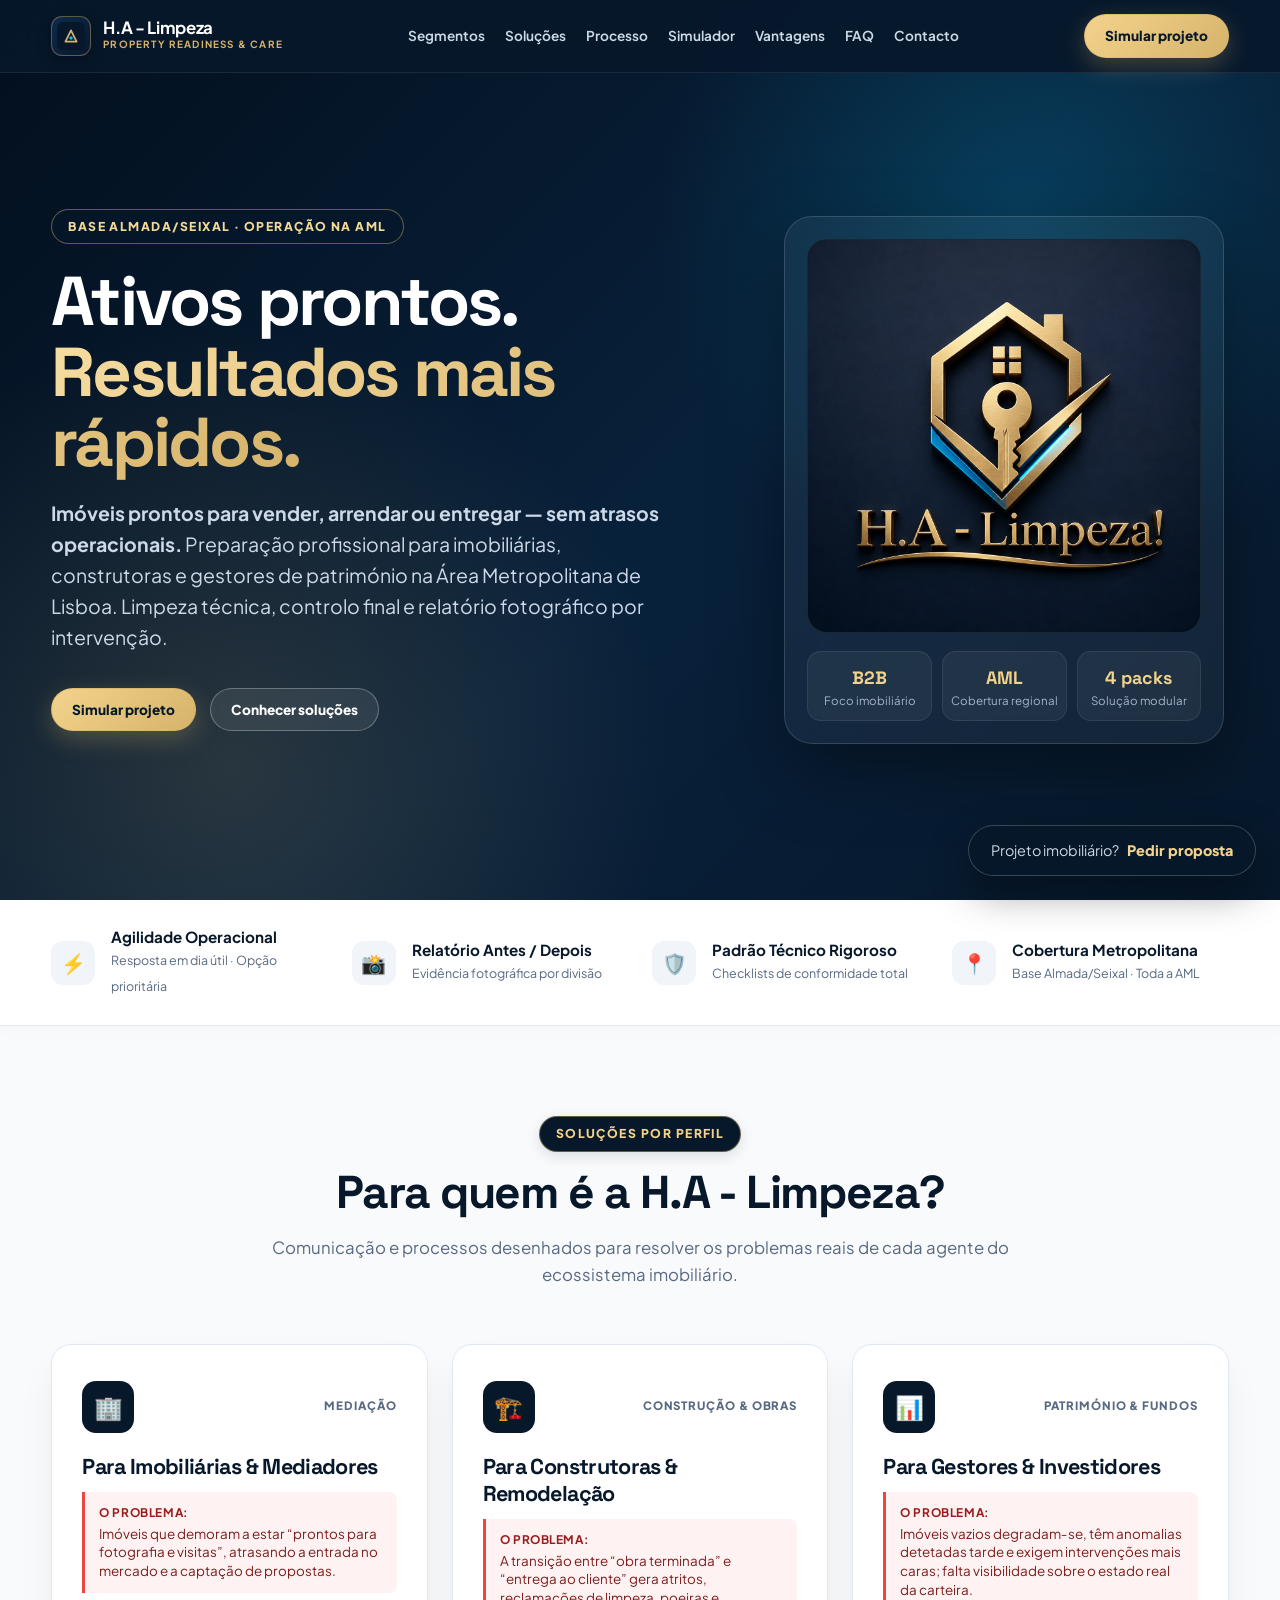
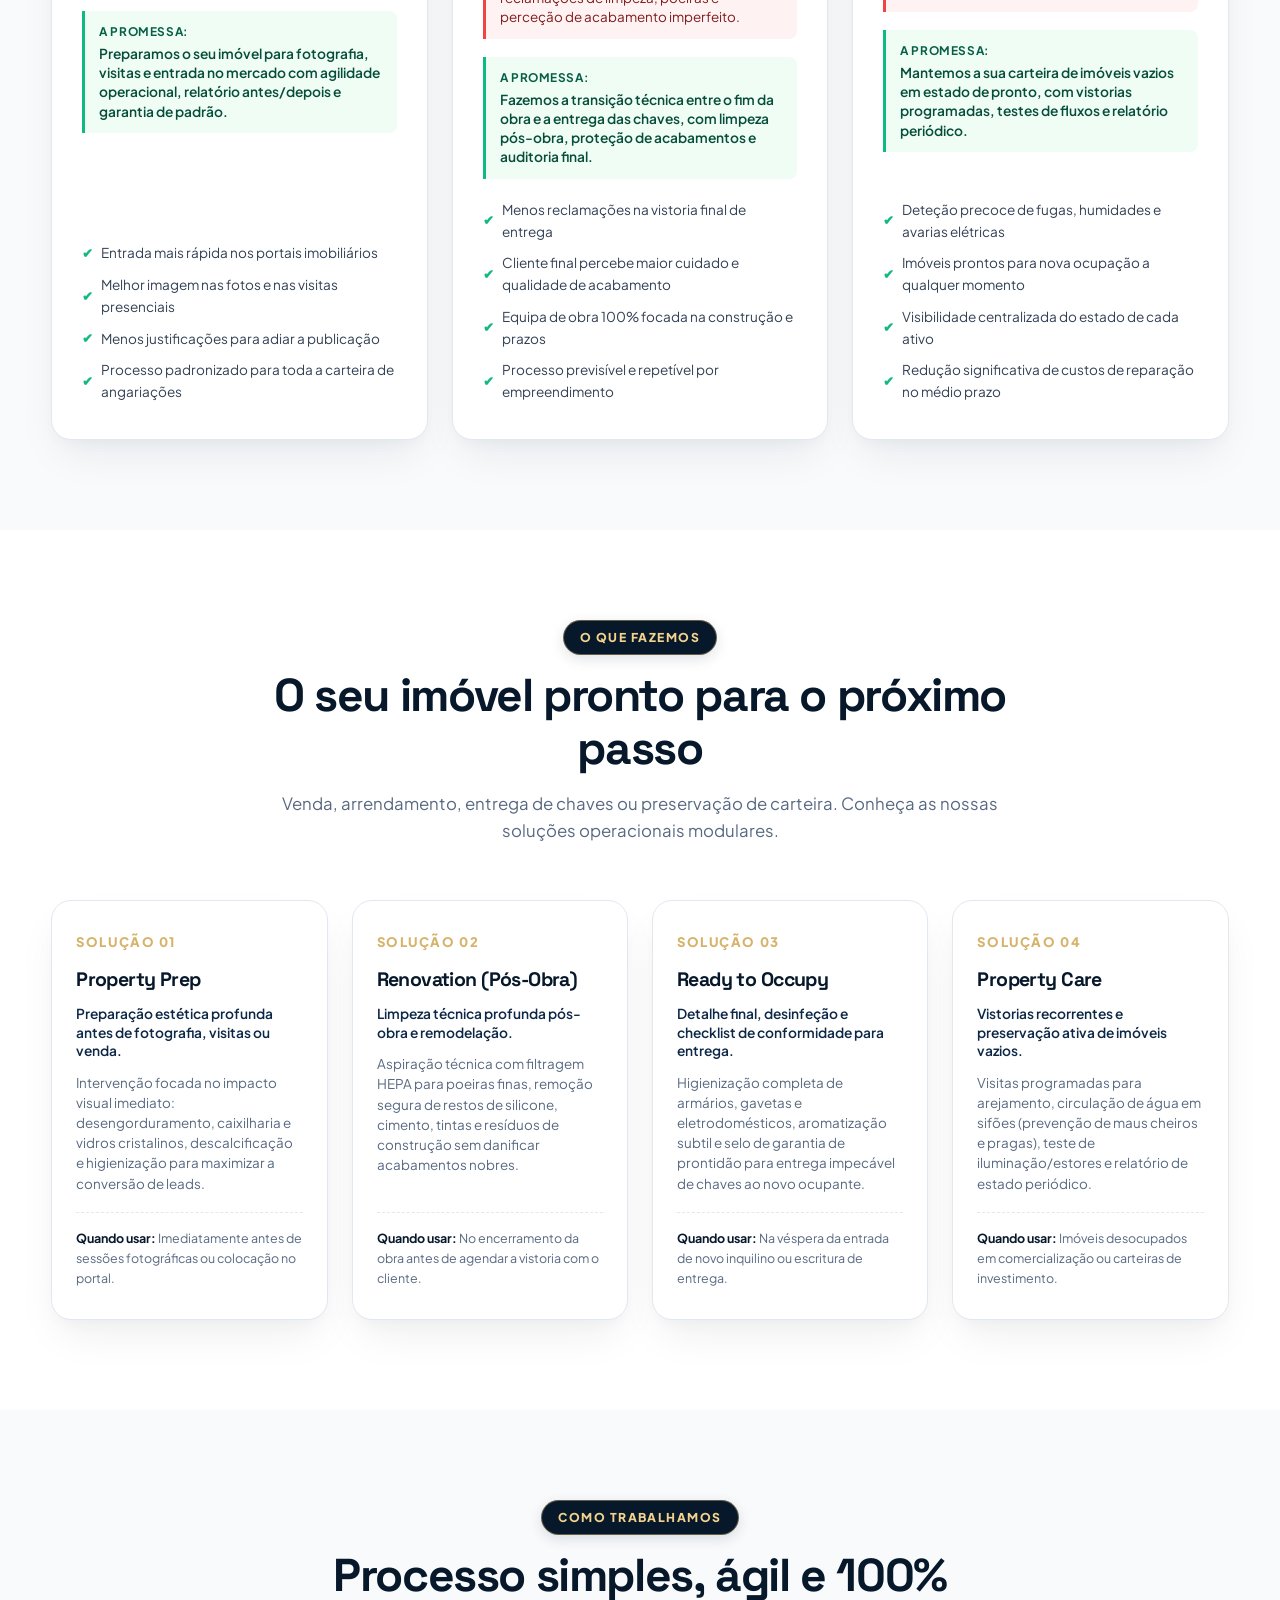
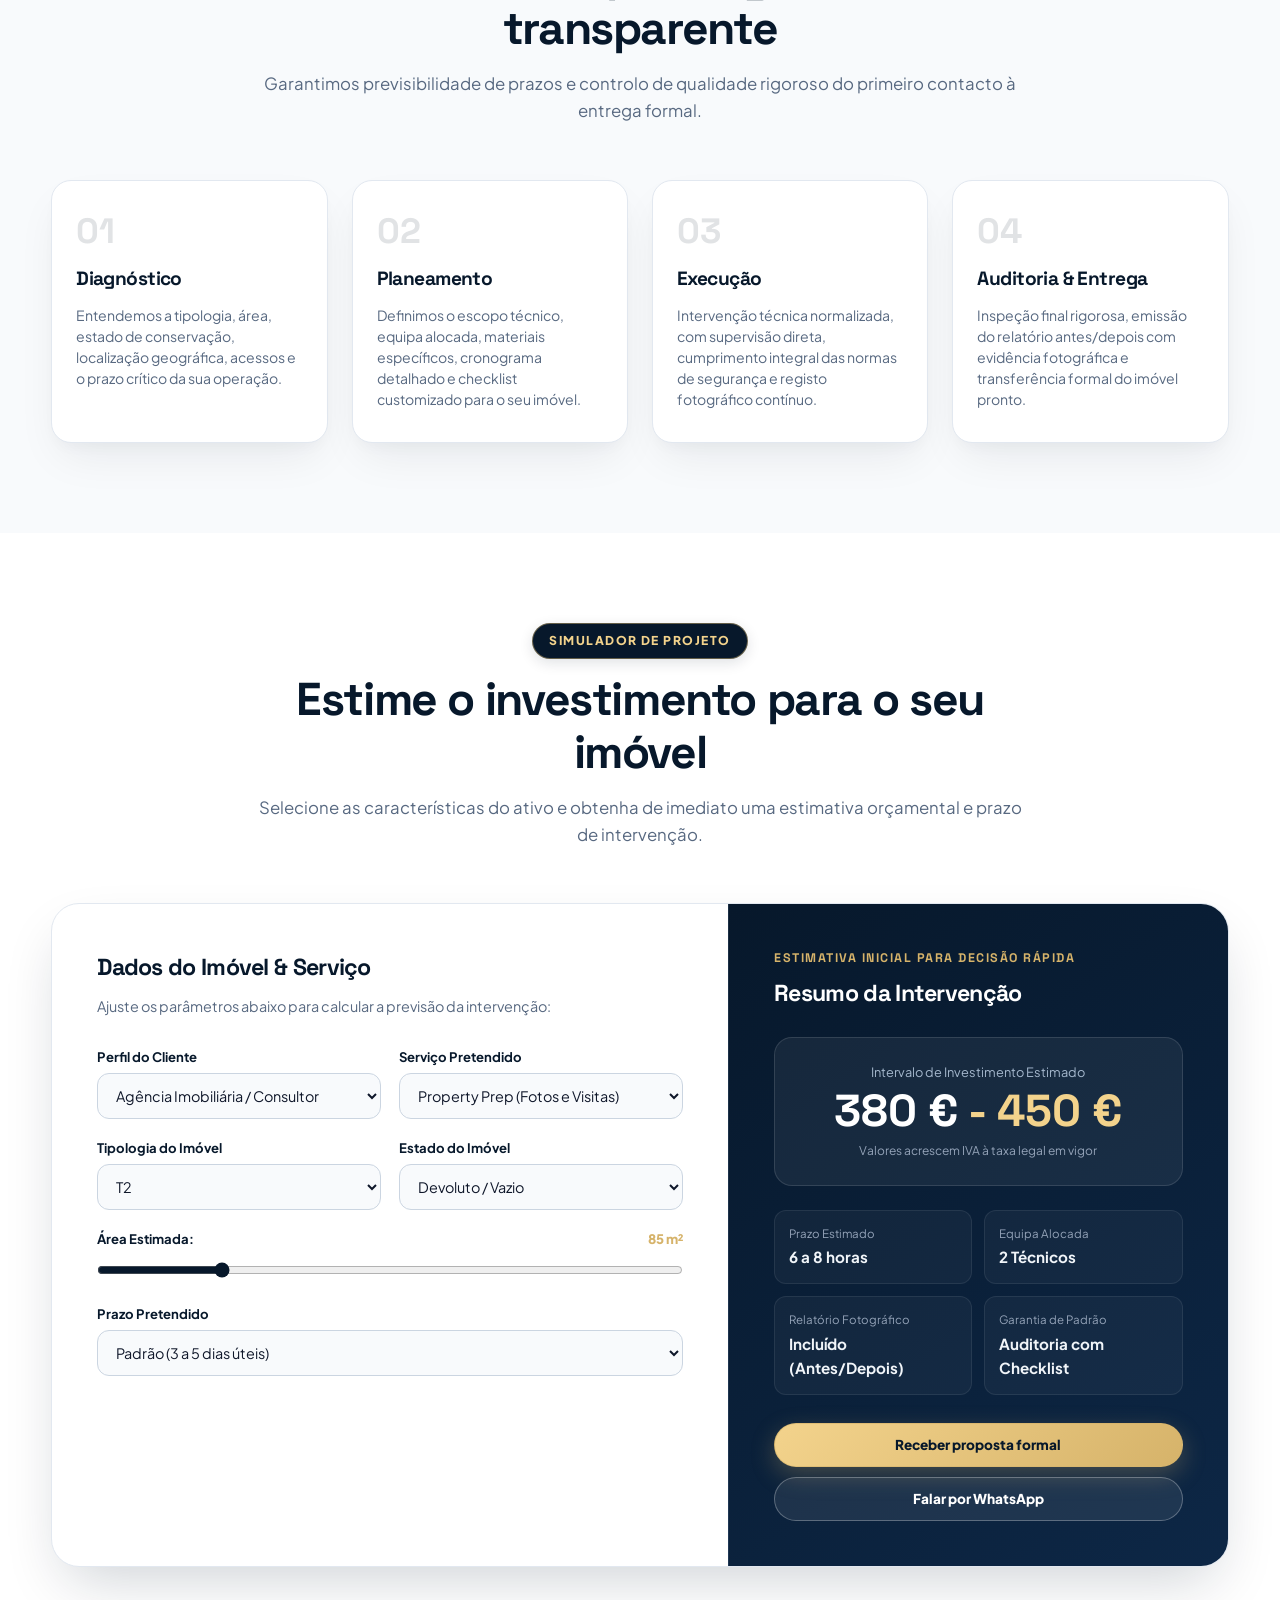
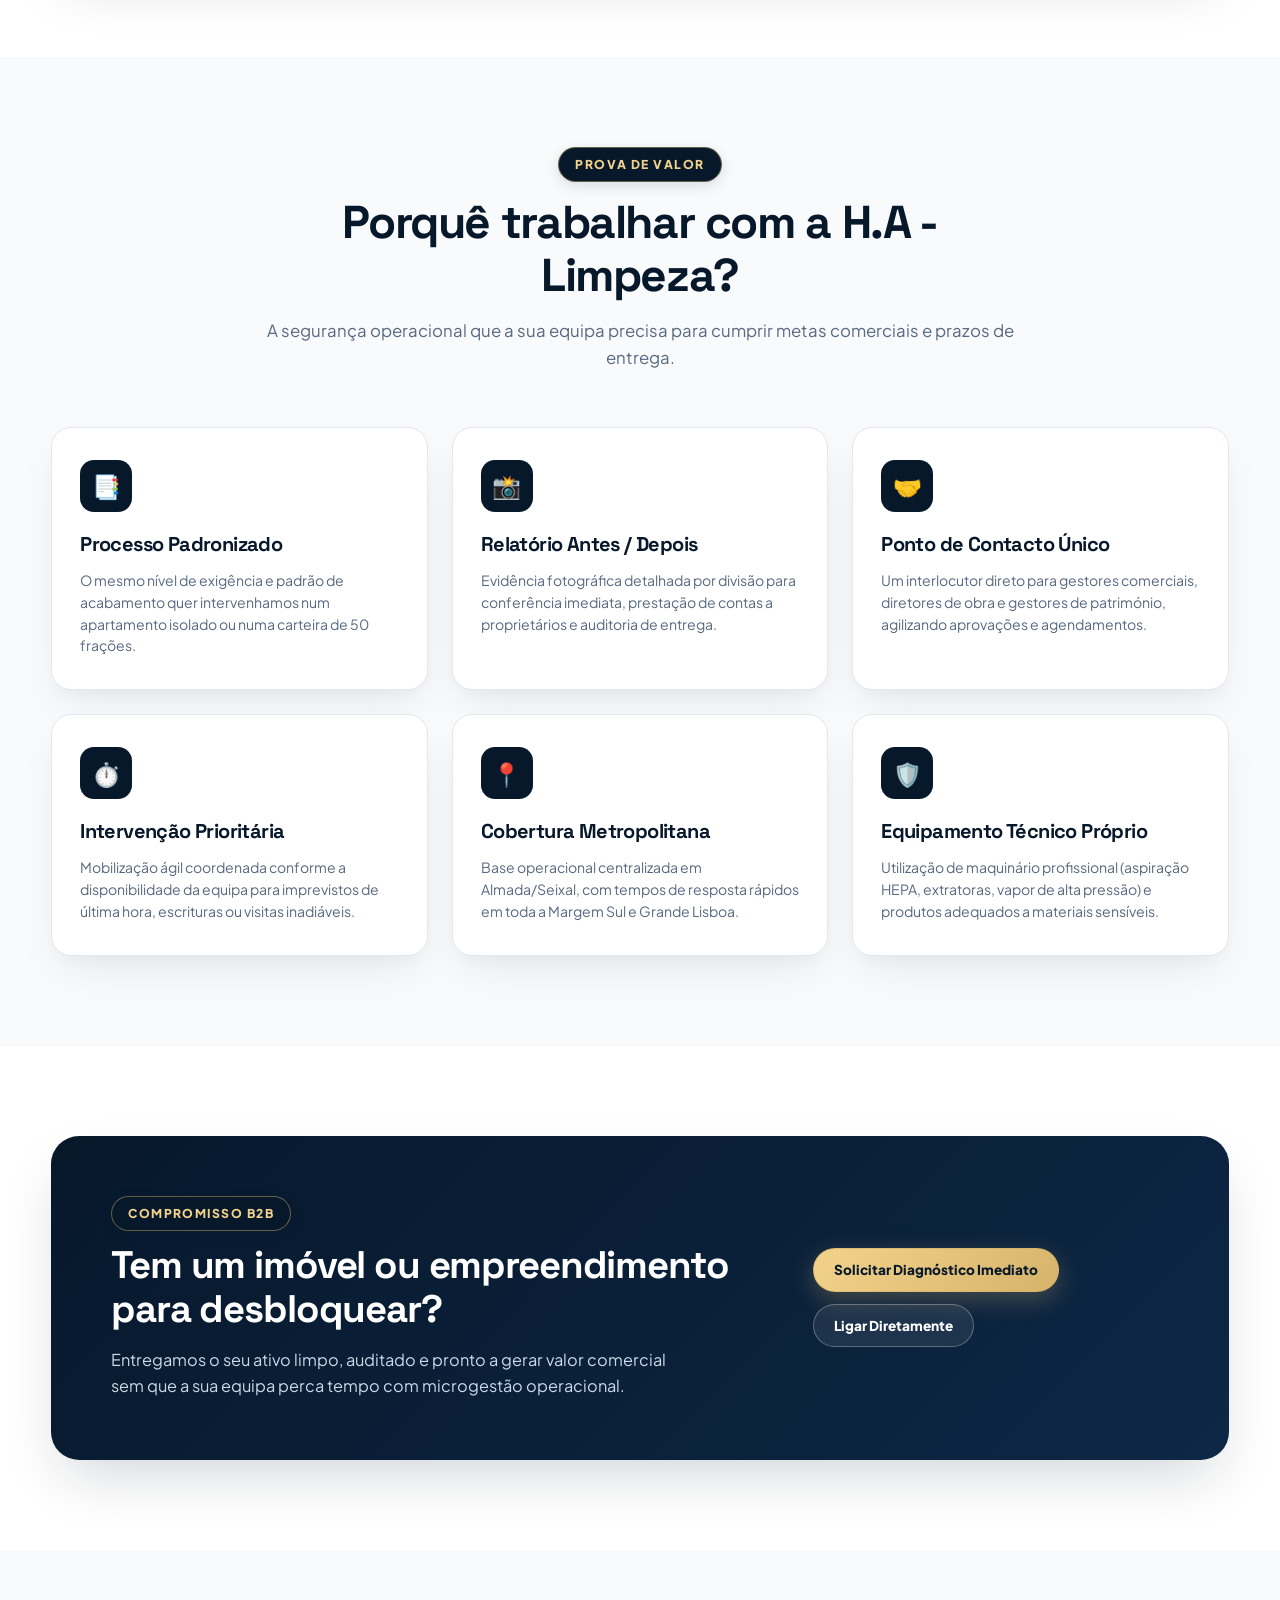
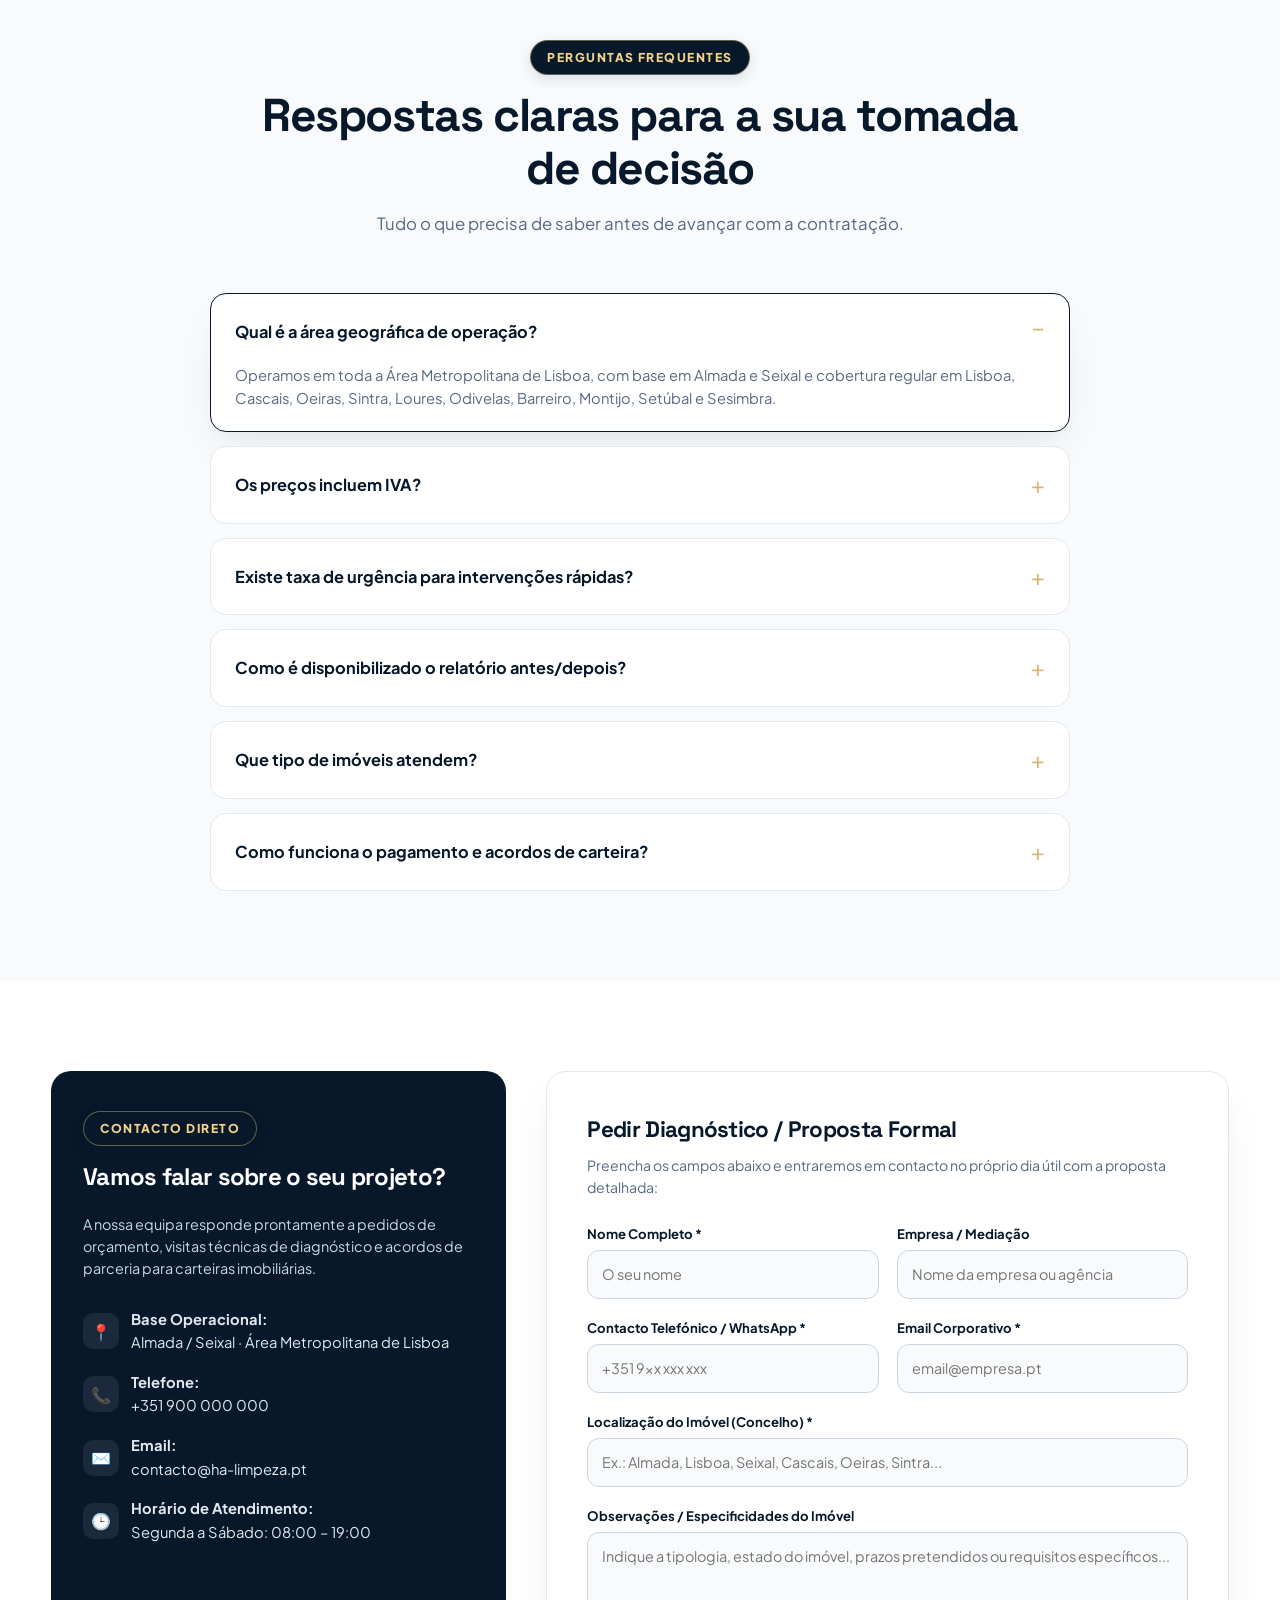
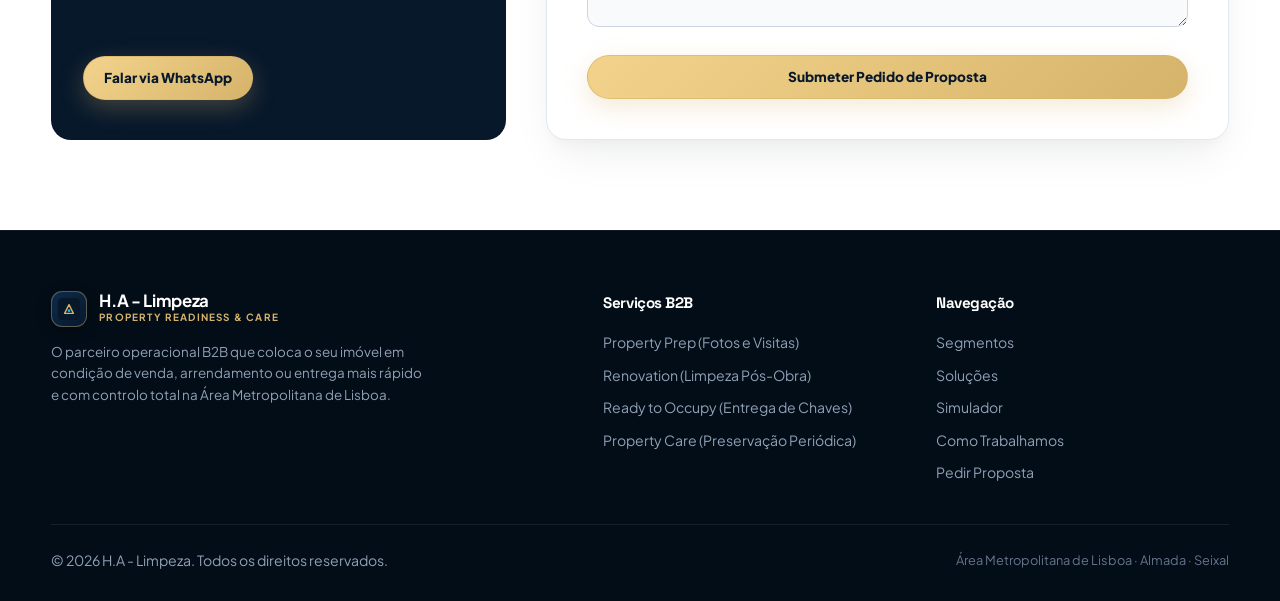
==== commit 1c89fb97: "i18n: uniformizar integralmente o idioma para Português de Portugal (pt-PT)" ====
--- a/index.html
+++ b/index.html
@@ -868,10 +868,10 @@
               <div class="form-group">
                 <label for="simClientType">Perfil do Cliente</label>
                 <select id="simClientType" class="form-control">
-                  <option value="imobiliaria">Agência Imobiliária / Mediador</option>
-                  <option value="construtora">Construtora / Remodelação</option>
-                  <option value="gestor">Gestor de Património / Investidor</option>
-                  <option value="particular">Particular / Outro</option>
+                  <option value="imobiliaria">Agência Imobiliária / Consultor</option>
+                  <option value="construtora">Empresa de Construção / Remodelação</option>
+                  <option value="gestor">Gestor de Ativos / Fundo Imobiliário</option>
+                  <option value="particular">Proprietário Particular</option>
                 </select>
               </div>
 
@@ -879,10 +879,10 @@
               <div class="form-group">
                 <label for="simService">Serviço Pretendido</label>
                 <select id="simService" class="form-control">
-                  <option value="prep">Property Prep (Foto/Visitas)</option>
-                  <option value="reno">Renovation (Pós-Obra)</option>
-                  <option value="ready">Ready to Occupy (Entrega)</option>
-                  <option value="care">Property Care (Preservação Mensal)</option>
+                  <option value="prep">Property Prep (Fotos e Visitas)</option>
+                  <option value="reno">Renovation (Limpeza Pós-Obra)</option>
+                  <option value="ready">Ready to Occupy (Pronto a Habitar / Entrega)</option>
+                  <option value="care">Property Care (Preservação Periódica)</option>
                 </select>
               </div>
 
@@ -901,10 +901,10 @@
               <div class="form-group">
                 <label for="simState">Estado do Imóvel</label>
                 <select id="simState" class="form-control">
-                  <option value="vazio">Desocupado / Vazio</option>
+                  <option value="vazio">Devoluto / Vazio</option>
                   <option value="mobilado">Mobilado / Decorado</option>
                   <option value="pos-obra">Pós-Obra Recente</option>
-                  <option value="desgaste">Devolução / Uso Intenso</option>
+                  <option value="desgaste">Fim de Arrendamento / Desgaste</option>
                 </select>
               </div>
 
@@ -1143,7 +1143,7 @@
             </div>
 
             <div class="form-group">
-              <label for="contactPhone">Telefone / WhatsApp *</label>
+              <label for="contactPhone">Contacto Telefónico / WhatsApp *</label>
               <input type="tel" id="contactPhone" name="phone" class="form-control" placeholder="+351 9xx xxx xxx" required>
             </div>
 
@@ -1153,17 +1153,17 @@
             </div>
 
             <div class="form-group full">
-              <label for="contactLocation">Localização do Imóvel / Concelho *</label>
-              <input type="text" id="contactLocation" name="location" class="form-control" placeholder="Ex: Almada, Lisboa, Seixal, Cascais..." required>
+              <label for="contactLocation">Localização do Imóvel (Concelho) *</label>
+              <input type="text" id="contactLocation" name="location" class="form-control" placeholder="Ex.: Almada, Lisboa, Seixal, Cascais, Oeiras, Sintra..." required>
             </div>
 
             <div class="form-group full">
-              <label for="contactMessage">Detalhes do Projeto / Imóvel</label>
-              <textarea id="contactMessage" name="message" rows="3" class="form-control" placeholder="Indique a tipologia, prazo pretendido ou necessidades específicas..."></textarea>
+              <label for="contactMessage">Observações / Especificidades do Imóvel</label>
+              <textarea id="contactMessage" name="message" rows="3" class="form-control" placeholder="Indique a tipologia, estado do imóvel, prazos pretendidos ou requisitos específicos..."></textarea>
             </div>
 
             <div class="form-group full" style="margin-top: 10px;">
-              <button type="submit" class="btn btn-primary" style="width: 100%;">Enviar Pedido de Proposta</button>
+              <button type="submit" class="btn btn-primary" style="width: 100%;">Submeter Pedido de Proposta</button>
             </div>
           </div>
         </form>
@@ -1196,18 +1196,19 @@
       <div>
         <h4>Serviços B2B</h4>
         <ul class="footer-links">
-          <li><a href="#servicos">Property Prep (Foto & Visitas)</a></li>
-          <li><a href="#servicos">Renovation (Pós-Obra)</a></li>
-          <li><a href="#servicos">Ready to Occupy (Entrega)</a></li>
-          <li><a href="#servicos">Property Care (Preservação)</a></li>
+          <li><a href="#servicos">Property Prep (Fotos e Visitas)</a></li>
+          <li><a href="#servicos">Renovation (Limpeza Pós-Obra)</a></li>
+          <li><a href="#servicos">Ready to Occupy (Entrega de Chaves)</a></li>
+          <li><a href="#servicos">Property Care (Preservação Periódica)</a></li>
         </ul>
       </div>
 
       <div>
         <h4>Navegação</h4>
         <ul class="footer-links">
-          <li><a href="#segmentos">Para Quem É</a></li>
-          <li><a href="#simulador">Simulador Orçamental</a></li>
+          <li><a href="#segmentos">Segmentos</a></li>
+          <li><a href="#servicos">Soluções</a></li>
+          <li><a href="#simulador">Simulador</a></li>
           <li><a href="#processo">Como Trabalhamos</a></li>
           <li><a href="#contacto">Pedir Proposta</a></li>
         </ul>
